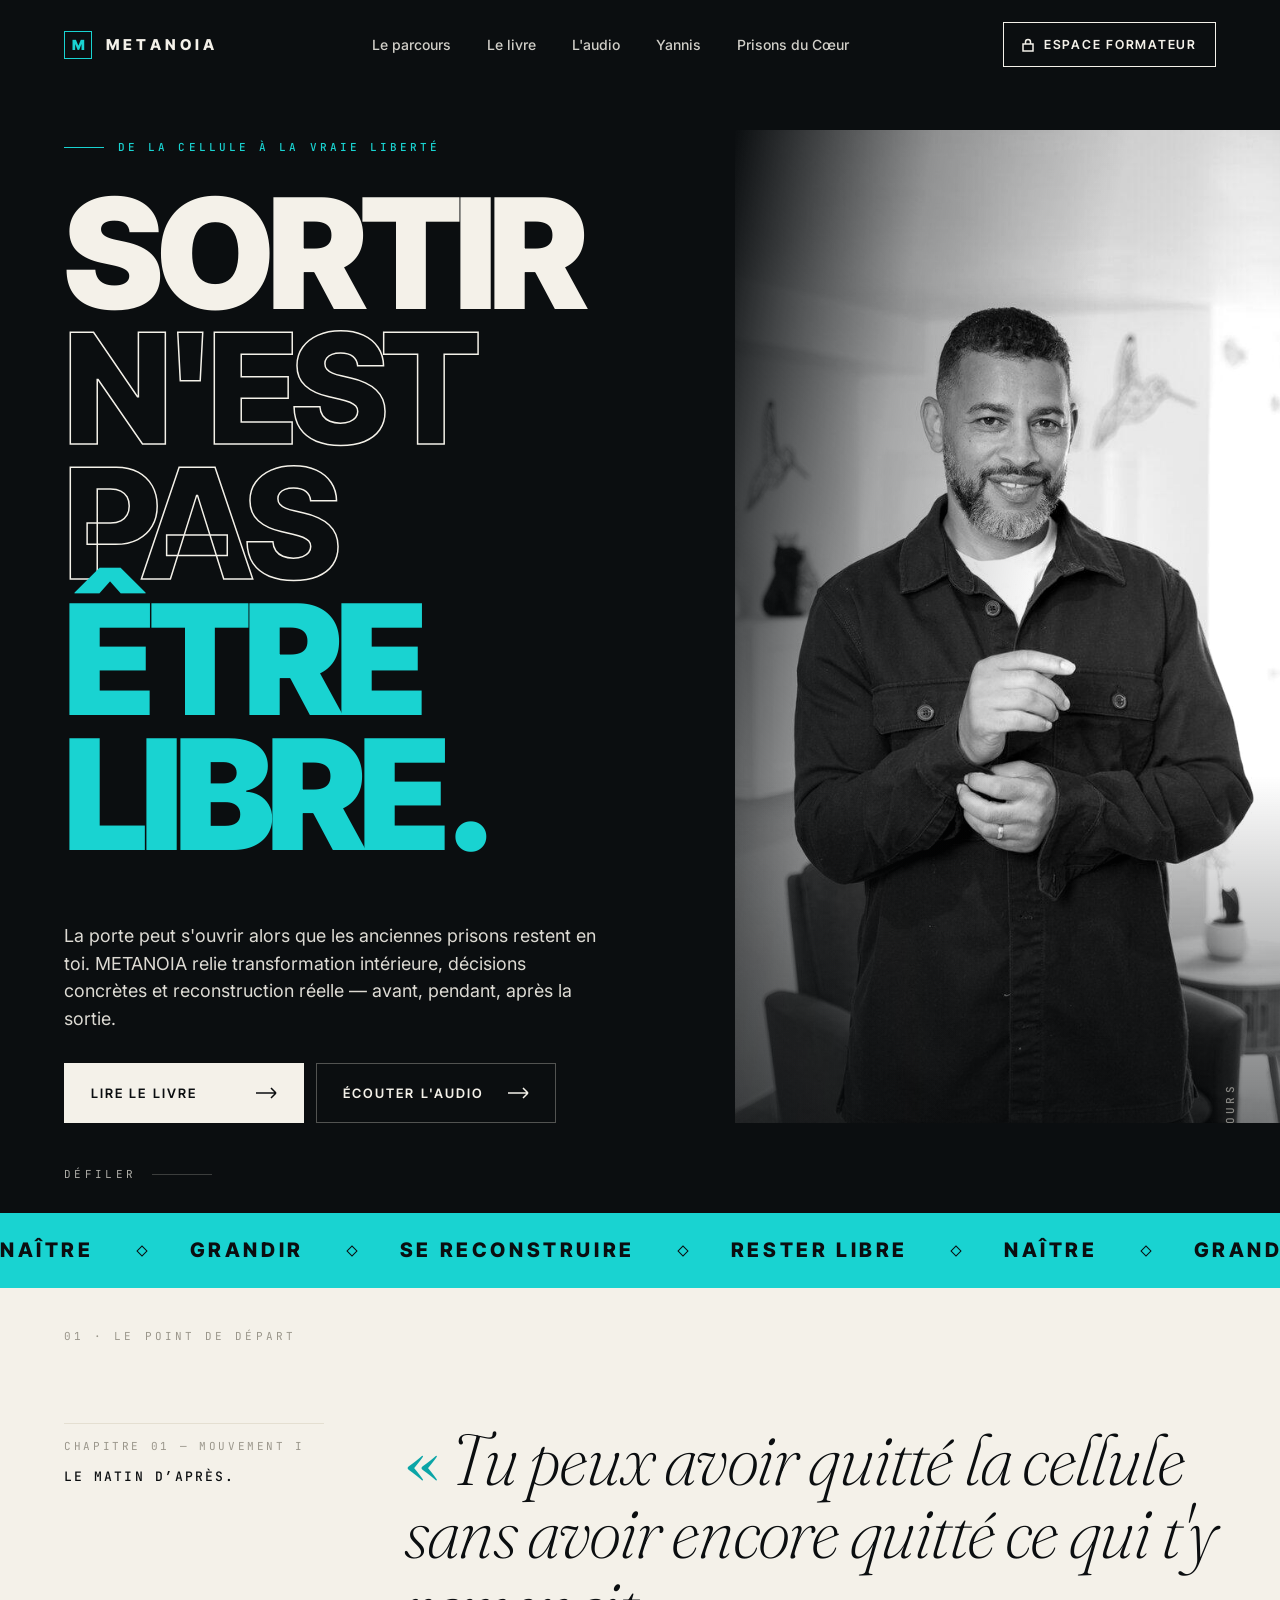
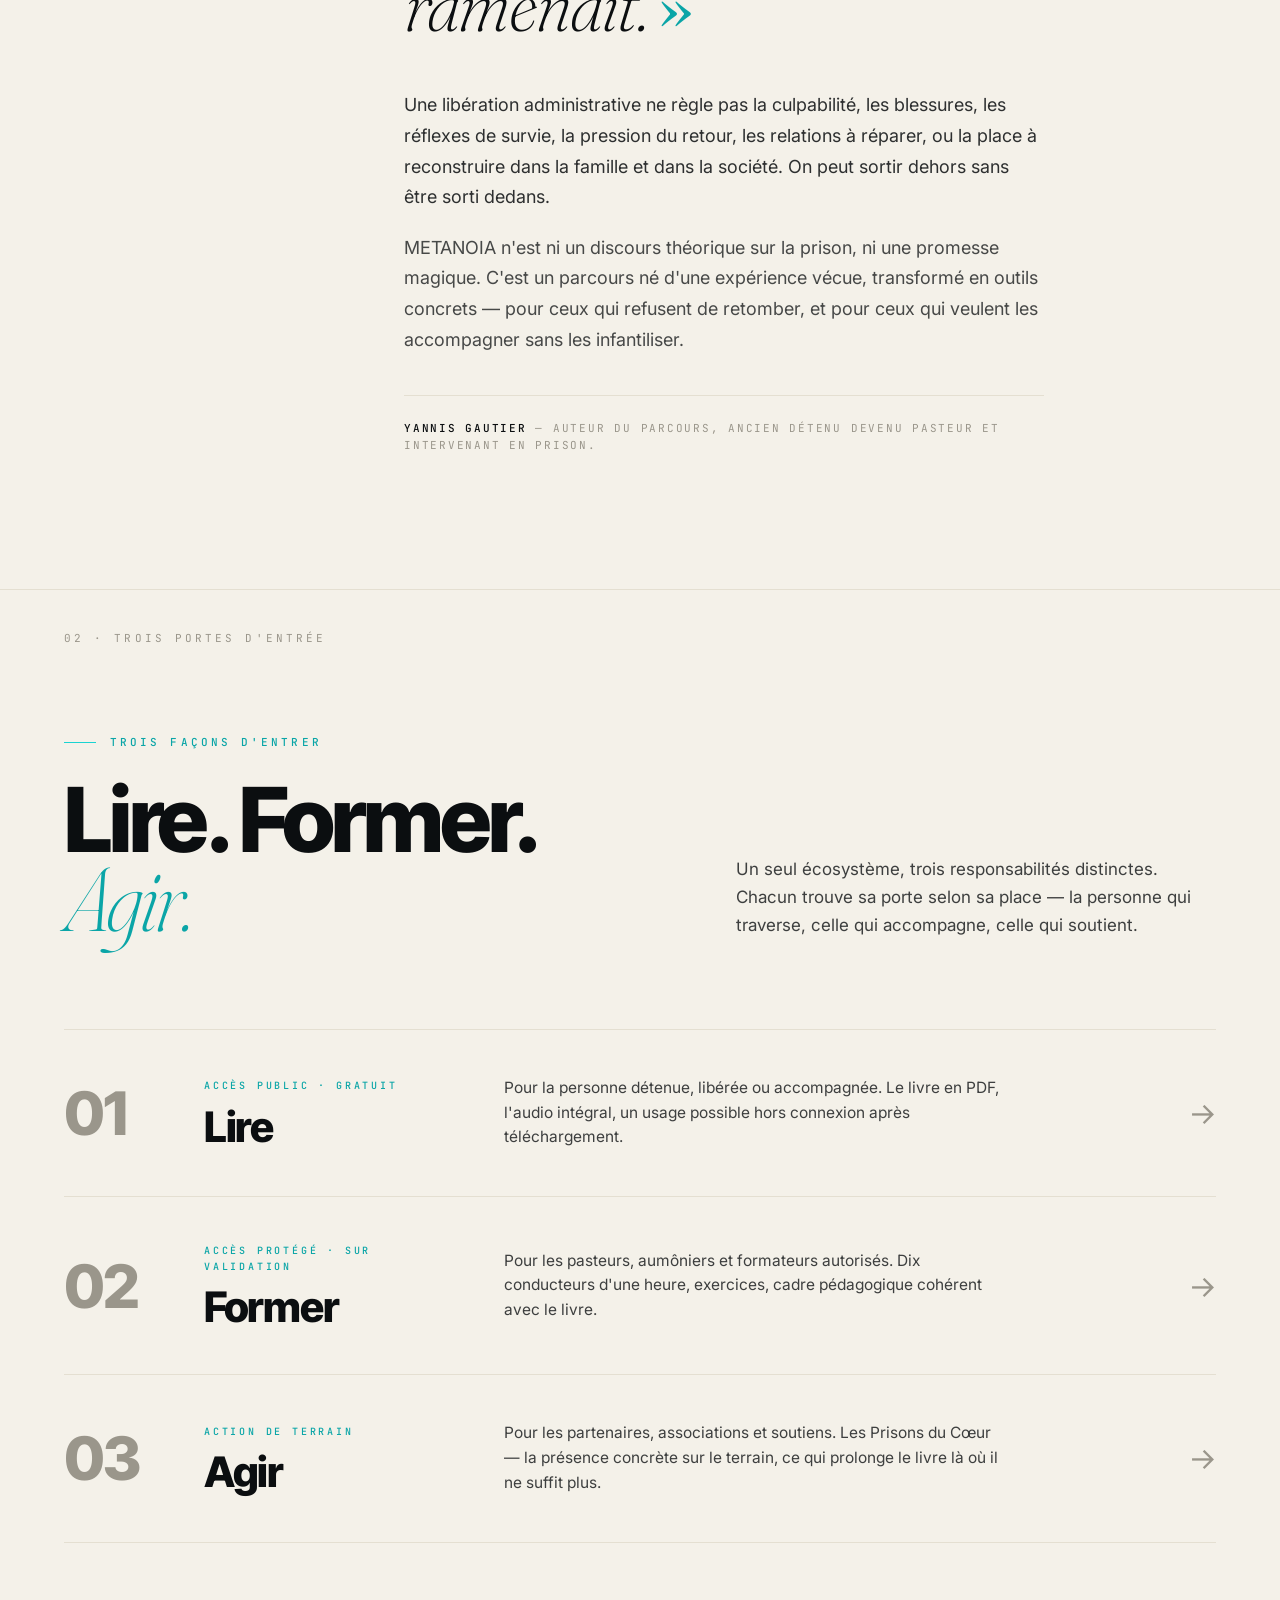
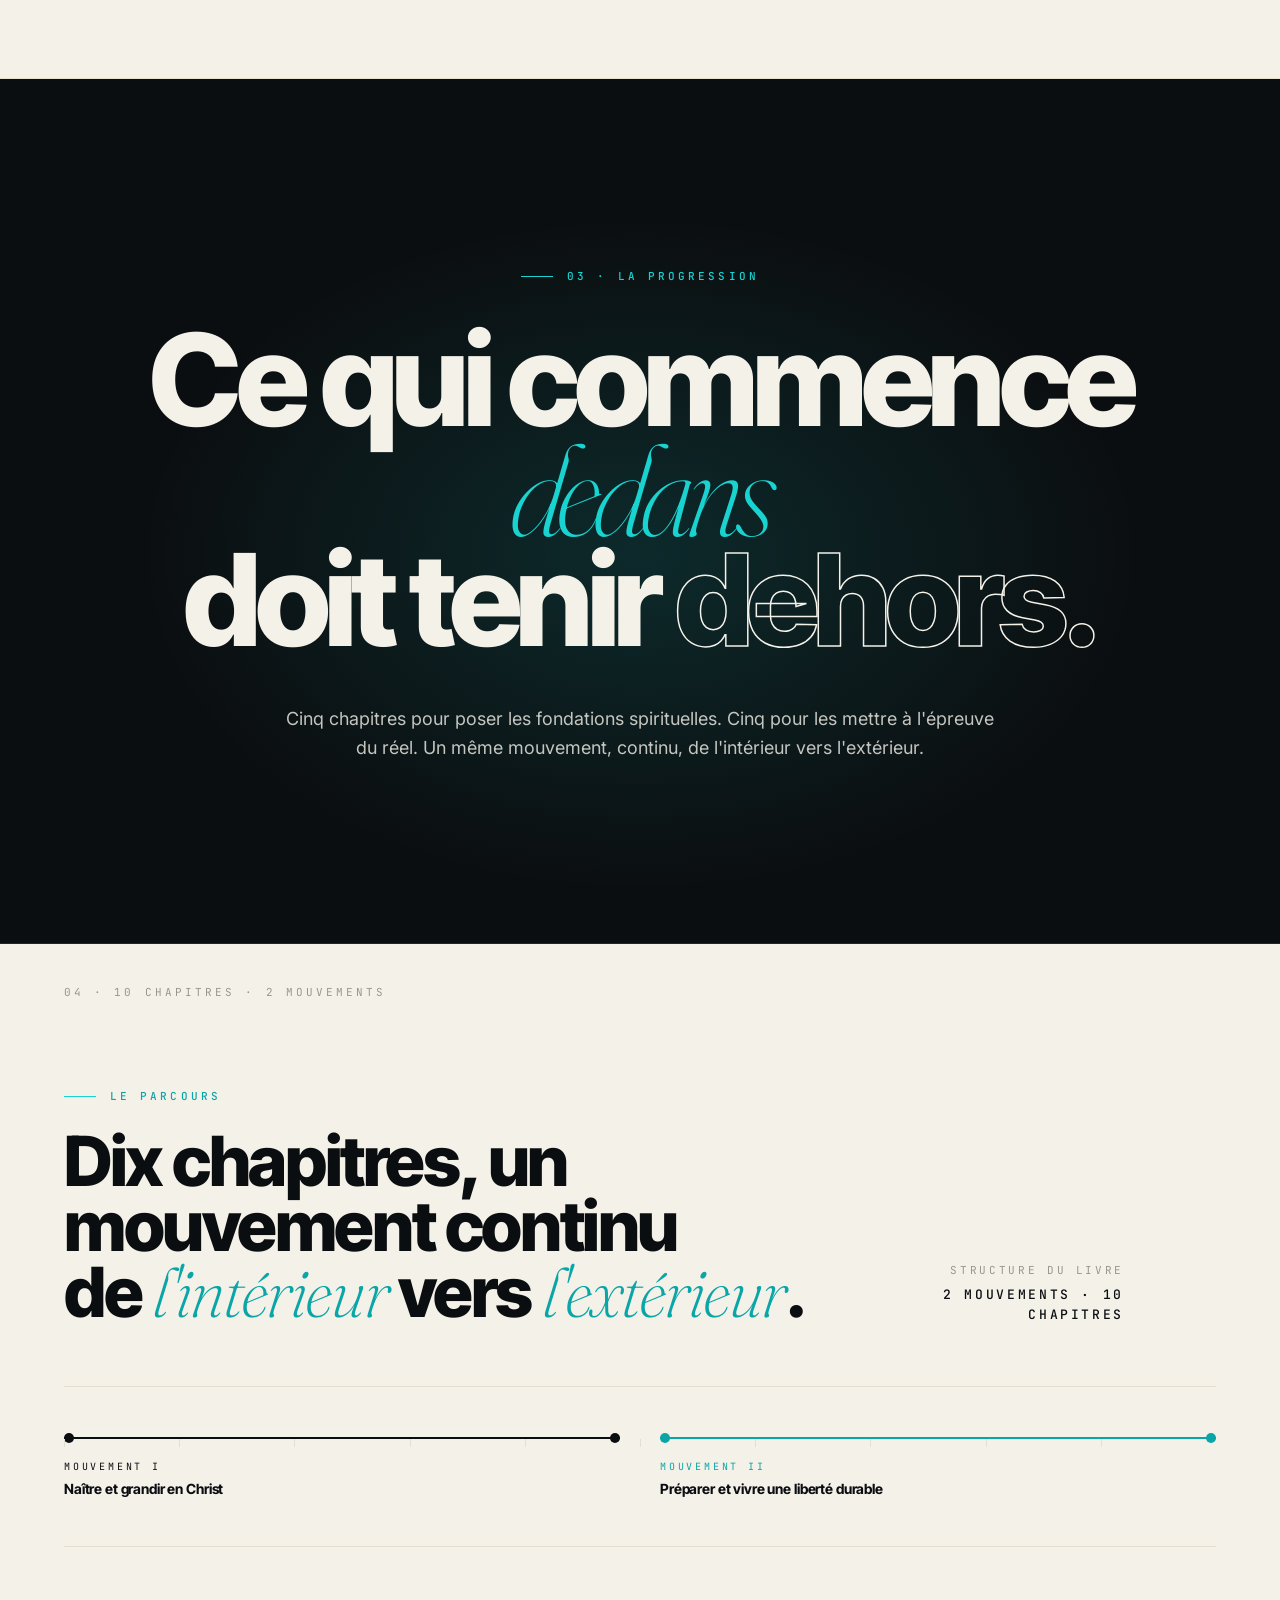
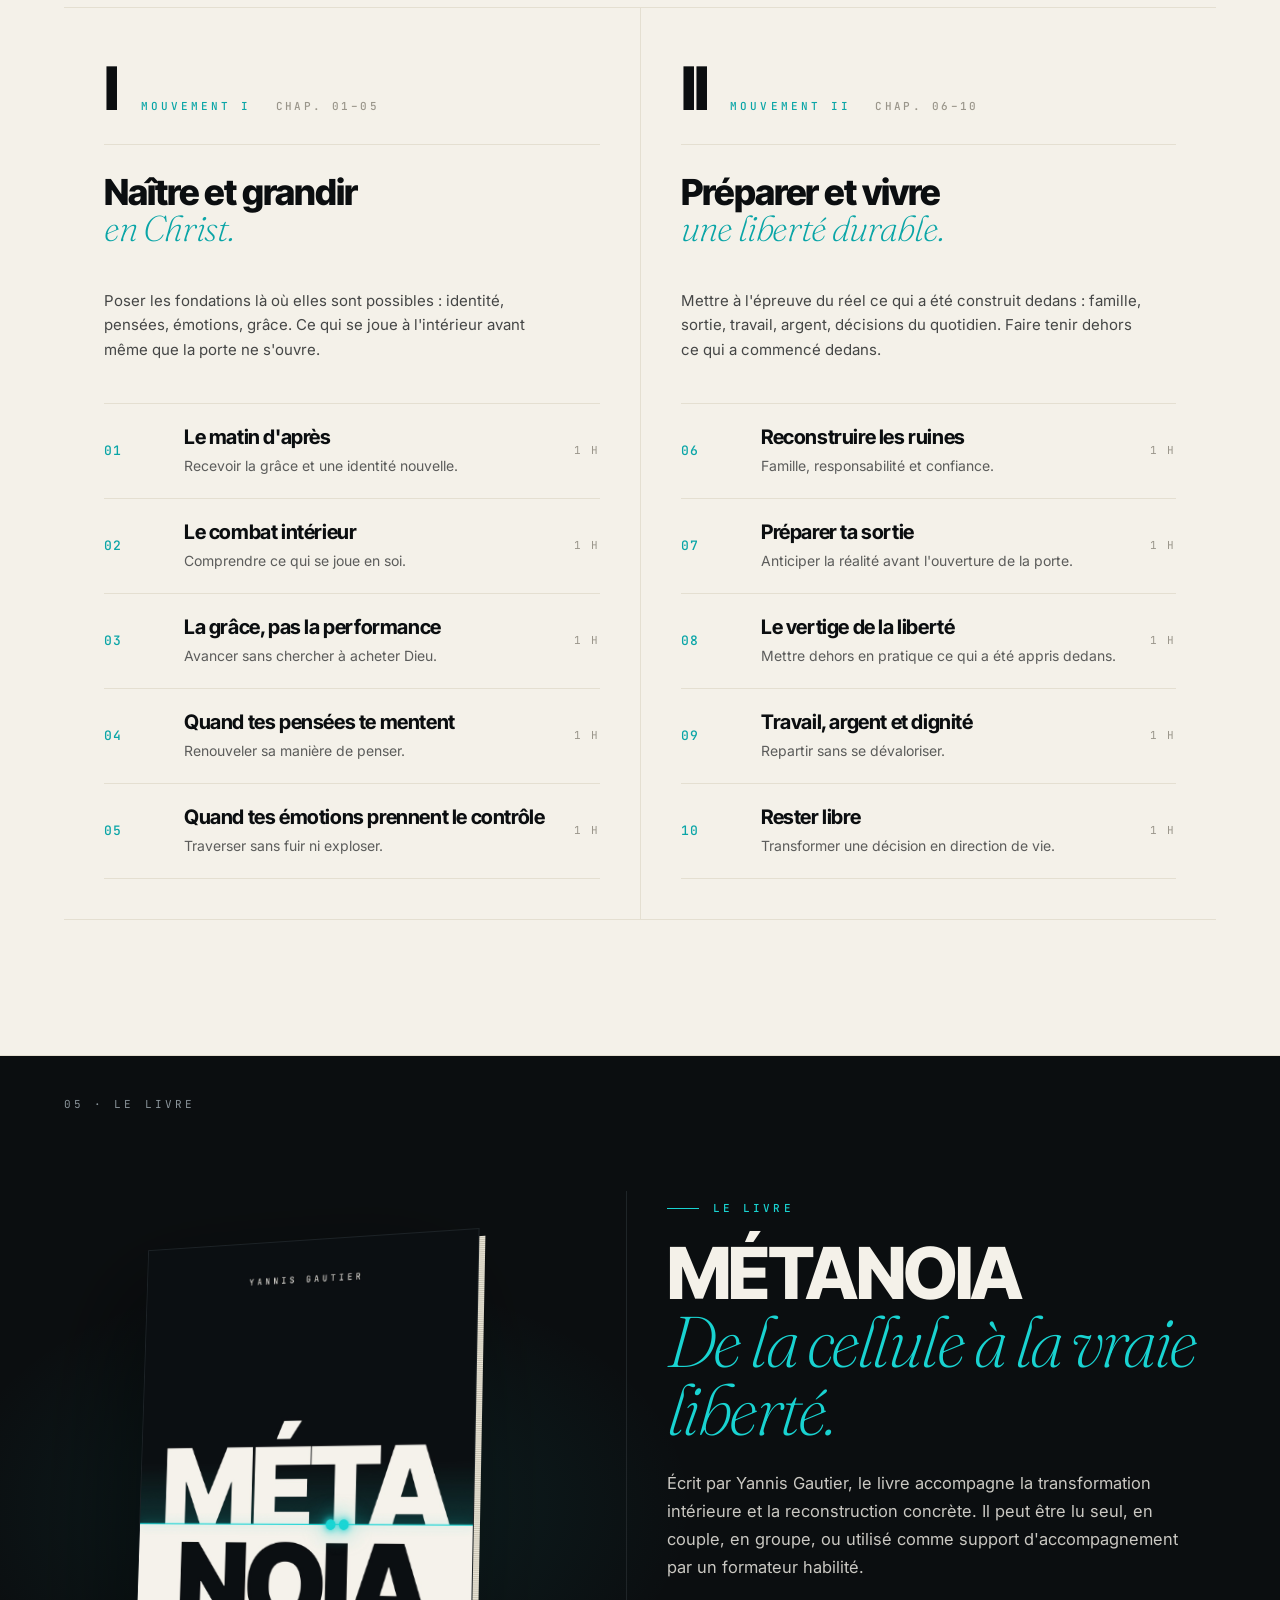
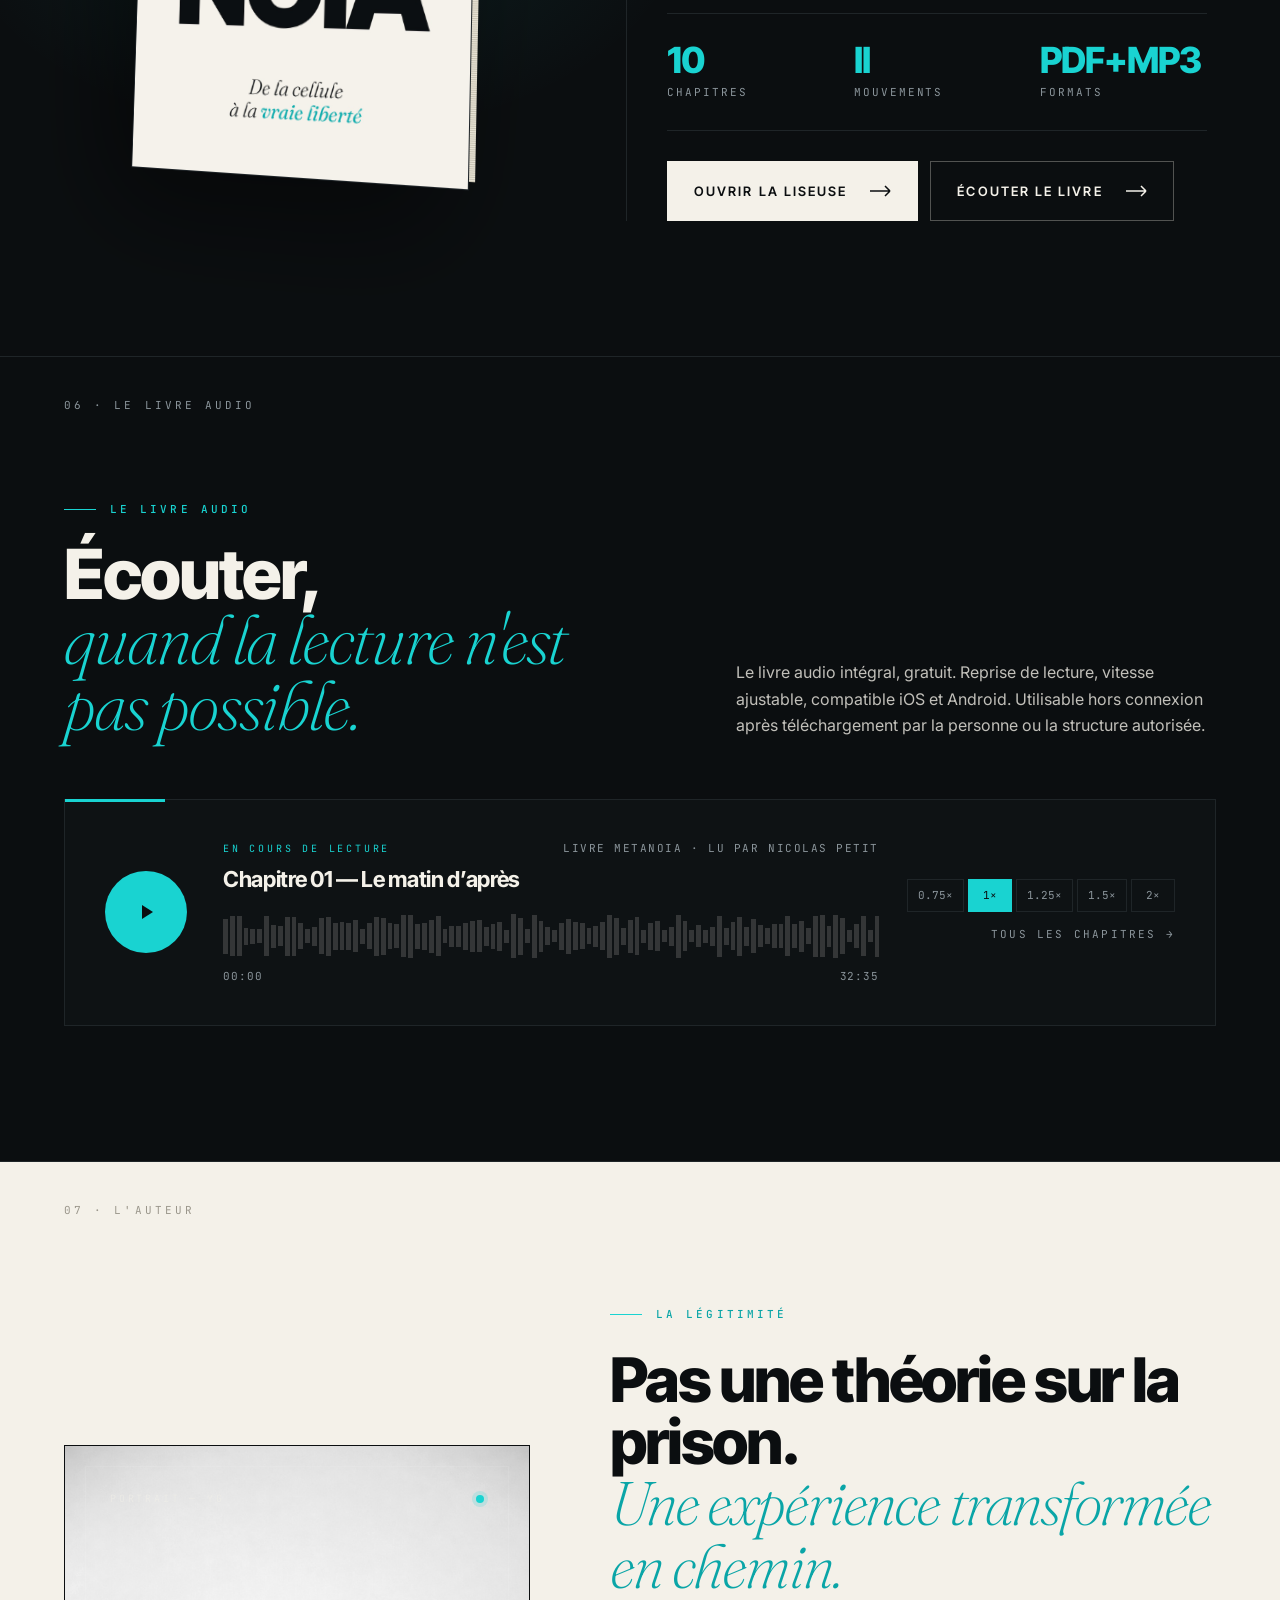
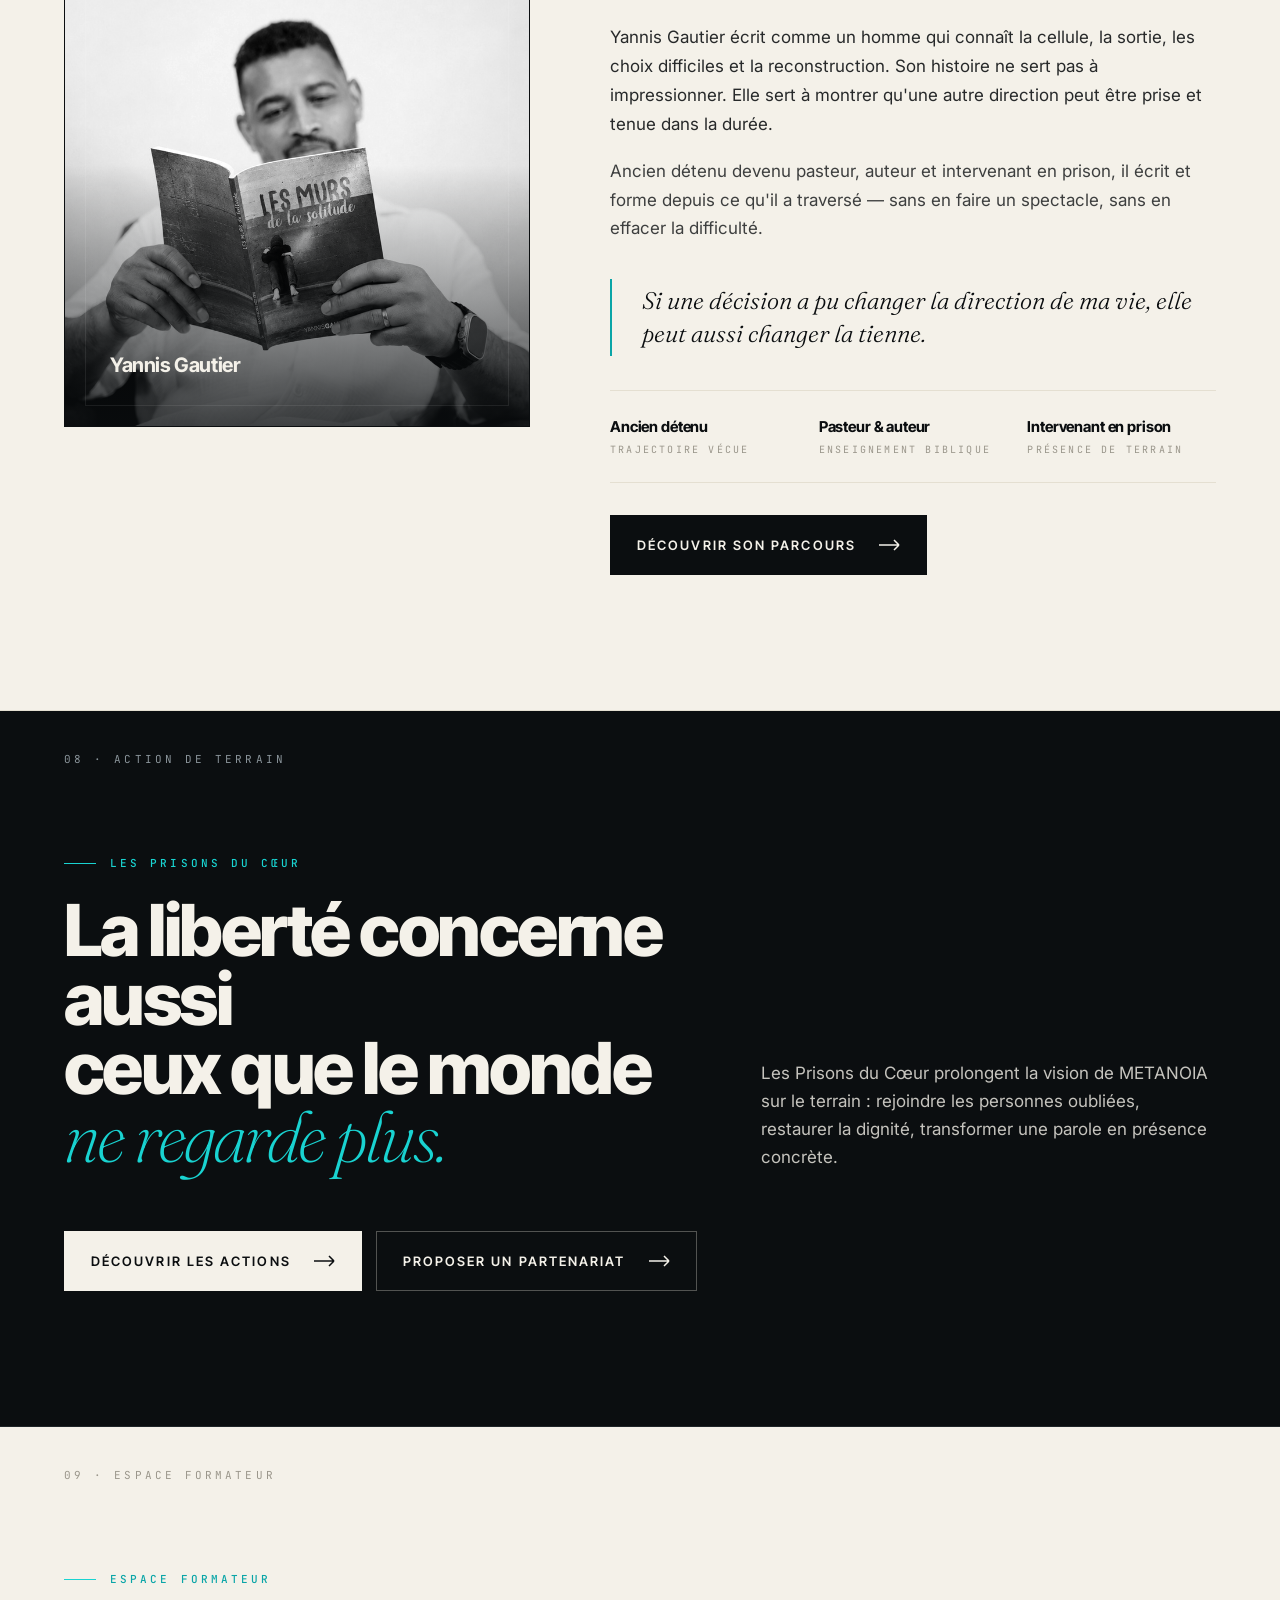
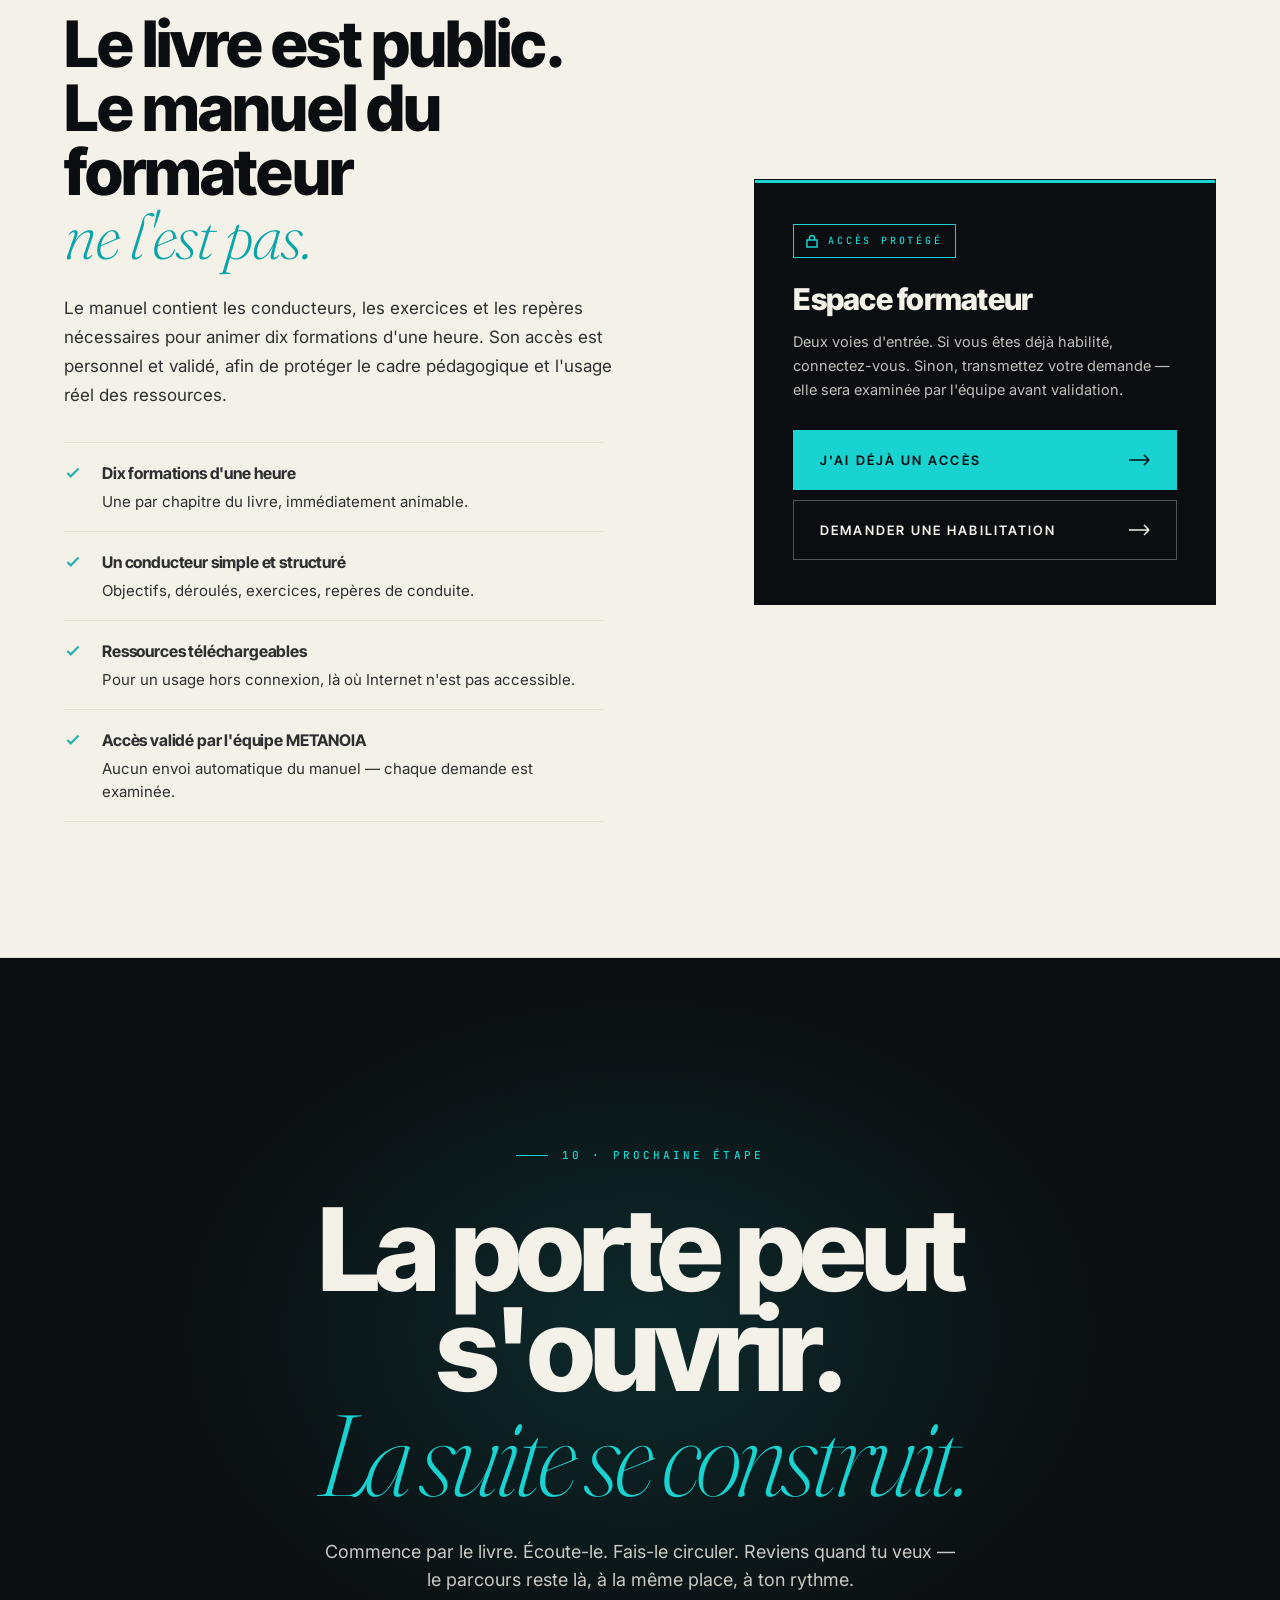
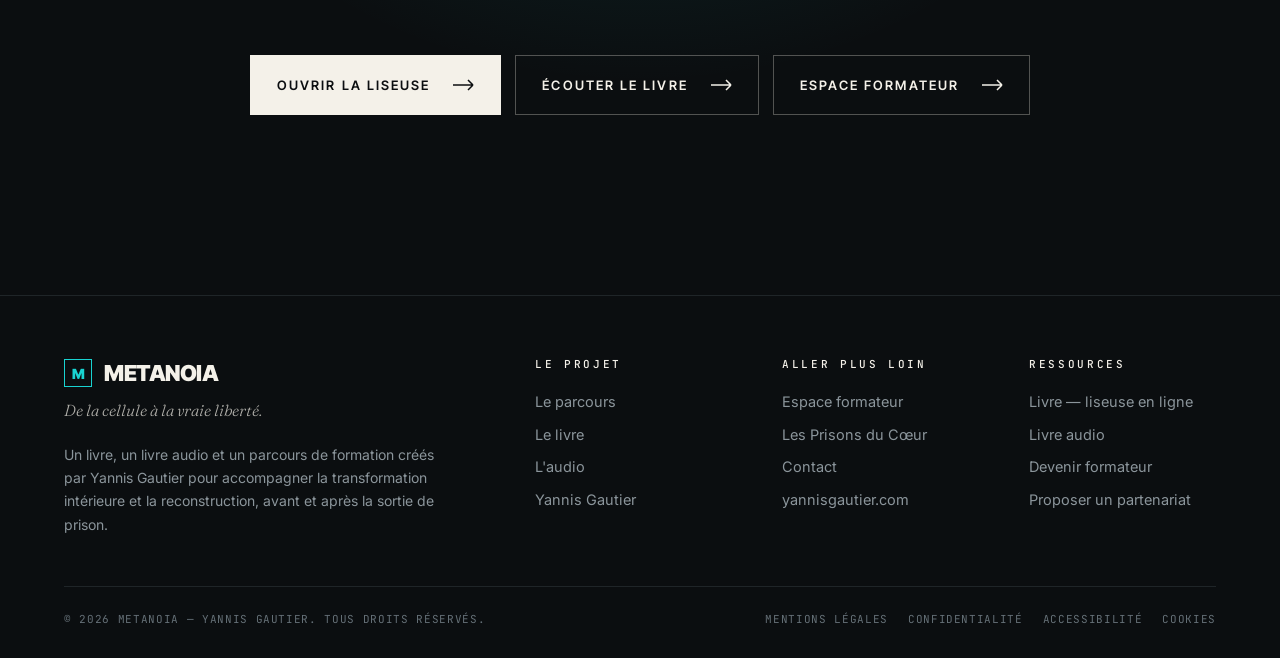
==== index.html @ 1911c6b2 "Aperçu du site MÉTANOIA" ====
<!DOCTYPE html>
<html lang="fr">
<head>
<meta charset="UTF-8" />
<meta name="viewport" content="width=device-width, initial-scale=1.0" />
<meta name="robots" content="noindex, nofollow" />
<title>METANOIA — De la cellule à la vraie liberté | Yannis Gautier</title>
<meta name="description" content="Un livre et un parcours de formation pour accompagner la transformation intérieure, préparer la sortie de prison et construire une liberté durable." />
<meta name="author" content="Yannis Gautier" />
<meta property="og:title" content="METANOIA — De la cellule à la vraie liberté" />
<meta property="og:description" content="Un livre et un parcours créés par Yannis Gautier, ancien détenu devenu pasteur, auteur et intervenant en prison." />
<meta property="og:type" content="book" />
<meta property="og:locale" content="fr_FR" />
<link rel="preconnect" href="https://fonts.googleapis.com" />
<link rel="preconnect" href="https://fonts.gstatic.com" crossorigin />
<link href="https://fonts.googleapis.com/css2?family=Inter+Tight:wght@400;500;600;700;800;900&family=Inter:wght@300;400;500;600&family=Fraunces:ital,opsz,wght@0,9..144,200;0,9..144,300;0,9..144,400;1,9..144,200;1,9..144,300&family=JetBrains+Mono:wght@400;500&display=swap" rel="stylesheet" />
<link rel="icon" href="data:image/svg+xml,%3Csvg xmlns='http://www.w3.org/2000/svg' viewBox='0 0 32 32'%3E%3Crect width='32' height='32' fill='%230B0E10'/%3E%3Crect x='4' y='4' width='24' height='24' fill='none' stroke='%2319D3D1' stroke-width='2'/%3E%3Ctext x='50%25' y='63%25' font-family='sans-serif' font-weight='900' font-size='16' fill='%2319D3D1' text-anchor='middle'%3EM%3C/text%3E%3C/svg%3E" />
<style>
/* =============================================================
   METANOIA — Direction : alternance graphite / papier chaud
   Palette imposée par le brief (§ 6). Rythme éditorial documentaire.
   ============================================================= */
:root {
  --ink:        #0B0E10;
  --ink-2:      #0E1214;
  --ink-3:      #14181B;
  --ink-line:   #1F2528;

  --paper:      #F4F1E9;
  --paper-hi:   #FFFDF7;
  --paper-line: #E4DFD1;
  --paper-mute: #9A968B;

  --cyan:       #19D3D1;
  --cyan-deep:  #0AA5A7;
  --cyan-glow:  rgba(25,211,209,0.18);

  --grey:       #657077;
  --grey-2:     #8B959B;
  --amber:      #E88A3E;

  --sans:    'Inter', system-ui, -apple-system, sans-serif;
  --display: 'Inter Tight', 'Inter', system-ui, sans-serif;
  --serif:   'Fraunces', 'Times New Roman', serif;
  --mono:    'JetBrains Mono', ui-monospace, monospace;

  --pad-x: clamp(22px, 5vw, 96px);
  --max:   1520px;
  --ease:  cubic-bezier(.2,.7,.15,1);
}

* { box-sizing: border-box; margin: 0; padding: 0; }
html { scroll-behavior: smooth; -webkit-text-size-adjust: 100%; }
body {
  background: var(--ink);
  color: var(--paper);
  font-family: var(--sans);
  font-size: 16.5px;
  line-height: 1.55;
  -webkit-font-smoothing: antialiased;
  -moz-osx-font-smoothing: grayscale;
  overflow-x: hidden;
}
img, svg { display: block; max-width: 100%; height: auto; }
a { color: inherit; text-decoration: none; }
button { font: inherit; cursor: pointer; border: 0; background: transparent; color: inherit; }
::selection { background: var(--cyan); color: var(--ink); }
:focus-visible { outline: 2px solid var(--cyan); outline-offset: 3px; }

.wrap { max-width: var(--max); margin: 0 auto; padding: 0 var(--pad-x); position: relative; }

/* =============================================================
   THÈMES DE SECTION — inversion complète (fond, texte, filets)
   ============================================================= */
.theme-dark {
  background: var(--ink);
  color: var(--paper);
  --local-line: var(--ink-line);
  --local-mute: var(--grey-2);
  --local-fade: rgba(244,241,233,.72);
}
.theme-paper {
  background: var(--paper);
  color: var(--ink);
  --local-line: var(--paper-line);
  --local-mute: var(--paper-mute);
  --local-fade: rgba(11,14,16,.72);
}
.theme-paper-hi { background: var(--paper-hi); color: var(--ink);
  --local-line: var(--paper-line); --local-mute: var(--paper-mute); --local-fade: rgba(11,14,16,.72); }

/* =============================================================
   NAV — s'adapte à la section derrière elle
   ============================================================= */
.nav {
  position: fixed;
  inset: 0 0 auto 0;
  z-index: 100;
  padding: 22px var(--pad-x);
  display: flex;
  align-items: center;
  justify-content: space-between;
  gap: 40px;
  transition: background .3s var(--ease), color .3s var(--ease), border-color .3s var(--ease), padding .3s var(--ease);
}
.nav.is-top { background: transparent; }
.nav.is-scrolled {
  background: rgba(11,14,16,0.88);
  backdrop-filter: blur(16px);
  -webkit-backdrop-filter: blur(16px);
  padding-top: 14px;
  padding-bottom: 14px;
  border-bottom: 1px solid var(--ink-line);
}
.nav__brand {
  display: flex; align-items: center; gap: 14px;
  font-family: var(--display);
  font-weight: 800;
  font-size: 15px;
  letter-spacing: 0.28em;
  color: var(--paper);
}
.nav__brand .mark {
  width: 28px; height: 28px;
  border: 1.5px solid var(--cyan);
  color: var(--cyan);
  display: flex; align-items: center; justify-content: center;
  font-family: var(--display);
  font-weight: 900;
  font-size: 14px;
  letter-spacing: -0.02em;
}
.nav__links {
  display: flex; align-items: center; gap: 36px;
  font-size: 14px; font-weight: 500;
}
.nav__links a {
  color: var(--paper);
  opacity: .85;
  padding: 6px 0;
  transition: opacity .2s, color .2s;
  position: relative;
}
.nav__links a::after {
  content: "";
  position: absolute; left: 0; right: 100%; bottom: -1px;
  height: 1px; background: var(--cyan);
  transition: right .3s var(--ease);
}
.nav__links a:hover::after { right: 0; }
.nav__links a:hover { opacity: 1; }
.nav__cta {
  display: inline-flex; align-items: center; gap: 10px;
  font-family: var(--display);
  font-size: 12.5px;
  font-weight: 600;
  letter-spacing: 0.14em;
  text-transform: uppercase;
  padding: 12px 18px;
  border: 1px solid var(--paper);
  color: var(--paper);
  transition: background .2s, color .2s, border-color .2s;
}
.nav__cta:hover { background: var(--cyan); color: var(--ink); border-color: var(--cyan); }
.nav__cta svg { width: 12px; height: 14px; }

.nav__burger {
  display: none;
  width: 42px; height: 42px;
  border: 1px solid rgba(244,241,233,.3);
  align-items: center; justify-content: center;
  flex-direction: column; gap: 5px;
}
.nav__burger span { display: block; width: 18px; height: 1.5px; background: var(--paper); transition: transform .3s, opacity .3s; }
.nav.is-open .nav__burger span:nth-child(1) { transform: translateY(3.25px) rotate(45deg); }
.nav.is-open .nav__burger span:nth-child(2) { opacity: 0; }
.nav.is-open .nav__burger span:nth-child(3) { transform: translateY(-3.25px) rotate(-45deg); }

@media (max-width: 960px) {
  .nav__burger { display: flex; }
  .nav__links, .nav__cta {
    position: fixed; inset: 78px 0 auto 0;
    background: var(--ink);
    border-bottom: 1px solid var(--ink-line);
    padding: 40px var(--pad-x);
    flex-direction: column; align-items: flex-start;
    gap: 22px;
    font-size: 22px;
    transform: translateY(-120%);
    transition: transform .5s var(--ease);
  }
  .nav__cta { display: none; }
  .nav.is-open .nav__links { transform: translateY(0); }
  .nav__links { bottom: 0; overflow-y: auto; padding-bottom: 110px; } /* plein écran, place réservée au bouton */
  .nav.is-open .nav__cta {
    display: inline-flex;
    position: fixed;
    top: auto; bottom: 24px; left: var(--pad-x); right: var(--pad-x); /* ancré en bas : ne recouvre plus le dernier lien */
    padding: 16px;
    justify-content: center;
    font-size: 13px;
    transform: translateY(0);
    border-bottom: 0;
  }
}

/* =============================================================
   HERO — sombre, image à droite, typographie massive
   ============================================================= */
.hero {
  position: relative;
  min-height: 100vh;
  background: var(--ink);
  overflow: hidden;
  padding-top: 130px;
  padding-bottom: 90px;
}
.hero__grid {
  display: grid;
  grid-template-columns: 1.35fr 1fr;
  gap: 0;
  min-height: calc(100vh - 130px - 90px);
  align-items: stretch;
}
.hero__text {
  padding: 0 var(--pad-x);
  display: flex;
  flex-direction: column;
  justify-content: space-between;
  gap: 60px;
}
.hero__kicker {
  display: inline-flex; align-items: center; gap: 14px;
  font-family: var(--mono);
  font-size: 11px;
  font-weight: 500;
  letter-spacing: 0.28em;
  color: var(--cyan);
  text-transform: uppercase;
}
.hero__kicker::before {
  content: ""; width: 40px; height: 1px; background: var(--cyan);
}
.hero__title {
  margin-top: 30px;
  font-family: var(--display);
  font-weight: 900;
  font-size: clamp(64px, 12vw, 190px);
  line-height: 0.88;
  letter-spacing: -0.045em;
  color: var(--paper);
}
.hero__title .out {
  -webkit-text-stroke: 1.5px var(--paper);
  color: transparent;
  font-weight: 800;
}
.hero__title .cy { color: var(--cyan); }
.hero__title span { display: block; }
.hero__bottom {
  display: flex; flex-direction: column; gap: 30px;
}
.hero__lede {
  font-size: clamp(17px, 1.4vw, 20px);
  line-height: 1.55;
  color: var(--paper);
  opacity: .9;
  max-width: 540px;
}
.hero__actions { display: flex; gap: 12px; flex-wrap: wrap; }

.hero__image {
  position: relative;
  min-height: 100%;
  background: var(--ink-2);
  overflow: hidden;
}
.hero__image::before {
  content: "";
  position: absolute; inset: 0;
  background:
    radial-gradient(ellipse 55% 60% at 65% 45%, rgba(255,253,247,.10), transparent 65%),
    linear-gradient(120deg, var(--ink) 0%, transparent 40%),
    linear-gradient(135deg, #171B1E 0%, #0A0D10 100%);
}
.hero__image::after {
  content: "";
  position: absolute;
  left: 30%; right: 20%; top: 15%; bottom: 5%;
  background:
    radial-gradient(ellipse 40% 20% at 50% 22%, rgba(255,253,247,.10), transparent 60%),
    radial-gradient(ellipse 55% 40% at 50% 65%, rgba(255,253,247,.06), transparent 60%);
  filter: blur(1px);
}
.hero__image-label {
  position: absolute;
  bottom: 40px; right: 40px;
  transform: rotate(-90deg);
  transform-origin: right bottom;
  font-family: var(--mono);
  font-size: 11px;
  font-weight: 500;
  letter-spacing: 0.3em;
  color: var(--paper);
  opacity: .5;
  text-transform: uppercase;
  z-index: 2;
}
.hero__image-tag {
  position: absolute;
  top: 30px; left: 30px;
  font-family: var(--mono);
  font-size: 10px;
  letter-spacing: 0.3em;
  color: var(--grey-2);
  text-transform: uppercase;
  z-index: 2;
  display: flex; align-items: center; gap: 10px;
}
.hero__image-tag .live { width: 6px; height: 6px; background: var(--cyan); border-radius: 50%; box-shadow: 0 0 0 4px var(--cyan-glow); }

.hero__scroll {
  position: absolute;
  bottom: 30px; left: var(--pad-x);
  z-index: 3;
  display: flex; align-items: center; gap: 16px;
  font-family: var(--mono);
  font-size: 11px;
  letter-spacing: 0.3em;
  color: var(--paper);
  opacity: .7;
  text-transform: uppercase;
}
.hero__scroll .l { width: 60px; height: 1px; background: rgba(244,241,233,.3); position: relative; overflow: hidden; }
.hero__scroll .l::after {
  content: ""; position: absolute; inset: 0; background: var(--cyan);
  transform: translateX(-100%);
  animation: sweep 2.8s var(--ease) infinite;
}
@keyframes sweep { 0% { transform: translateX(-100%); } 60%, 100% { transform: translateX(100%); } }

@media (max-width: 960px) {
  .hero__grid { grid-template-columns: 1fr; gap: 40px; }
  .hero__image { min-height: 380px; }
  .hero__image-label { display: none; }
  .hero__scroll { display: none; }
}

/* =============================================================
   MARQUEE — bande cyan pleine, mots-clés du parcours
   ============================================================= */
.marquee {
  background: var(--cyan);
  color: var(--ink);
  padding: 22px 0;
  overflow: hidden;
  position: relative;
}
.marquee__track {
  display: flex;
  gap: 44px;
  white-space: nowrap;
  animation: mv 50s linear infinite;
  font-family: var(--display);
  font-weight: 800;
  font-size: 20px;
  letter-spacing: 0.18em;
  text-transform: uppercase;
  align-items: center;
}
.marquee__track span { display: inline-flex; align-items: center; gap: 44px; }
.marquee__track .sep {
  display: inline-block;
  width: 8px; height: 8px;
  transform: rotate(45deg);
  border: 1.5px solid var(--ink);
}
@keyframes mv { to { transform: translateX(-50%); } }
@media (prefers-reduced-motion: reduce) { .marquee__track { animation: none; } }

/* =============================================================
   BUTTONS
   ============================================================= */
.btn {
  display: inline-flex; align-items: center; justify-content: space-between;
  gap: 22px;
  padding: 19px 26px;
  font-family: var(--display);
  font-weight: 600;
  font-size: 13px;
  letter-spacing: 0.16em;
  text-transform: uppercase;
  border: 1px solid;
  transition: transform .3s var(--ease), background .3s var(--ease), color .3s var(--ease), border-color .3s var(--ease);
  min-width: 240px;
}
.btn__arrow { width: 22px; height: 12px; flex-shrink: 0; transition: transform .3s var(--ease); }
.btn:hover .btn__arrow { transform: translateX(6px); }
.btn--primary { background: var(--paper); color: var(--ink); border-color: var(--paper); }
.btn--primary:hover { background: var(--cyan); border-color: var(--cyan); }
.btn--ghost { background: transparent; color: var(--paper); border-color: rgba(244,241,233,.3); }
.btn--ghost:hover { border-color: var(--cyan); color: var(--cyan); }
.theme-paper .btn--primary { background: var(--ink); color: var(--paper); border-color: var(--ink); }
.theme-paper .btn--primary:hover { background: var(--cyan); border-color: var(--cyan); color: var(--ink); }
.theme-paper .btn--ghost { color: var(--ink); border-color: rgba(11,14,16,.2); }
.theme-paper .btn--ghost:hover { border-color: var(--cyan); color: var(--cyan-deep); }
.theme-paper .btn--dark { background: var(--ink); color: var(--paper); border-color: var(--ink); }
.theme-paper .btn--dark:hover { background: var(--cyan); color: var(--ink); border-color: var(--cyan); }

/* =============================================================
   Common — eyebrow, titles
   ============================================================= */
.eyebrow {
  display: inline-flex; align-items: center; gap: 14px;
  font-family: var(--mono);
  font-size: 11px;
  font-weight: 500;
  letter-spacing: 0.28em;
  text-transform: uppercase;
  color: var(--cyan);
}
.eyebrow::before { content: ""; width: 32px; height: 1px; background: var(--cyan); }

.section-tag {
  position: absolute;
  top: 40px; left: var(--pad-x);
  font-family: var(--mono);
  font-size: 11px;
  letter-spacing: 0.28em;
  text-transform: uppercase;
  color: var(--local-mute);
  z-index: 2;
}

/* =============================================================
   TENSION — PAPIER, gros pull-quote éditorial
   ============================================================= */
.tension {
  padding: clamp(110px, 15vh, 180px) 0;
  border-bottom: 1px solid var(--paper-line);
  position: relative;
}
.tension__inner {
  display: grid;
  grid-template-columns: 260px 1fr;
  gap: 80px;
  align-items: flex-start;
}
.tension__left {
  position: sticky; top: 100px;
}
.tension__num {
  font-family: var(--mono);
  font-size: 11px;
  letter-spacing: 0.24em;
  color: var(--paper-mute);
  text-transform: uppercase;
  padding-top: 14px;
  border-top: 1px solid var(--paper-line);
}
.tension__num b {
  display: block; margin-top: 12px;
  color: var(--ink);
  font-weight: 500;
  font-size: 13px;
  letter-spacing: 0.16em;
}
.tension__quote {
  font-family: var(--serif);
  font-weight: 200;
  font-style: italic;
  font-size: clamp(38px, 5.6vw, 88px);
  line-height: 1.02;
  letter-spacing: -0.025em;
  color: var(--ink);
  max-width: 1000px;
}
.tension__quote::before, .tension__quote::after {
  color: var(--cyan-deep);
  font-style: normal;
  font-weight: 400;
}
.tension__quote::before { content: "« "; }
.tension__quote::after { content: " »"; }
.tension__text {
  margin-top: 48px;
  font-size: 18px;
  line-height: 1.7;
  color: var(--ink);
  opacity: .85;
  max-width: 640px;
}
.tension__text + .tension__text { margin-top: 20px; opacity: .74; }
.tension__sig {
  margin-top: 40px;
  padding-top: 24px;
  border-top: 1px solid var(--paper-line);
  font-family: var(--mono);
  font-size: 11px;
  letter-spacing: 0.16em;
  color: var(--paper-mute);
  text-transform: uppercase;
  max-width: 640px;
}
.tension__sig b { color: var(--ink); font-weight: 500; }

@media (max-width: 900px) {
  .tension__inner { grid-template-columns: 1fr; gap: 30px; }
  .tension__left { position: static; }
}

/* =============================================================
   DOORS — Lire / Former / Agir, sur PAPIER
   ============================================================= */
.doors {
  padding: clamp(110px, 15vh, 180px) 0;
  border-bottom: 1px solid var(--paper-line);
  position: relative;
}
.doors__head {
  display: grid;
  grid-template-columns: 1fr 1.3fr;
  gap: 60px;
  align-items: end;
  margin-bottom: 90px;
}
.doors__title {
  margin-top: 30px;
  font-family: var(--display);
  font-weight: 800;
  font-size: clamp(48px, 7vw, 108px);
  line-height: 0.88;
  letter-spacing: -0.04em;
  color: var(--ink);
}
.doors__title em {
  font-family: var(--serif);
  font-weight: 200;
  font-style: italic;
  color: var(--cyan-deep);
}
.doors__intro {
  font-size: 17px;
  line-height: 1.65;
  color: var(--ink);
  opacity: .78;
  max-width: 480px;
  justify-self: end;
}
.door-list { display: flex; flex-direction: column; }
.door {
  padding: 46px 0;
  border-top: 1px solid var(--paper-line);
  display: grid;
  grid-template-columns: 100px 260px 1fr auto;
  gap: 40px;
  align-items: center;
  position: relative;
  transition: padding .3s var(--ease);
}
.door:last-child { border-bottom: 1px solid var(--paper-line); }
.door::before {
  content: "";
  position: absolute; left: 0; right: 0; top: 0;
  height: 1px;
  background: var(--ink);
  transform: scaleX(0);
  transform-origin: left;
  transition: transform .5s var(--ease);
}
.door:hover::before { transform: scaleX(1); }
.door:hover .door__num { color: var(--ink); }
.door:hover .door__name { color: var(--cyan-deep); }
.door:hover .door__arrow { transform: translateX(10px); color: var(--cyan-deep); }
.door__num {
  font-family: var(--display);
  font-weight: 800;
  font-size: 60px;
  letter-spacing: -0.04em;
  color: var(--paper-mute);
  transition: color .3s;
  line-height: 1;
}
.door__meta { display: flex; flex-direction: column; gap: 12px; }
.door__tag {
  font-family: var(--mono);
  font-size: 10px;
  font-weight: 500;
  letter-spacing: 0.28em;
  text-transform: uppercase;
  color: var(--cyan-deep);
}
.door__name {
  font-family: var(--display);
  font-weight: 800;
  font-size: 42px;
  line-height: 1;
  letter-spacing: -0.03em;
  color: var(--ink);
  transition: color .3s;
}
.door__desc {
  font-size: 15.5px;
  line-height: 1.6;
  color: var(--ink);
  opacity: .78;
  max-width: 500px;
}
.door__arrow {
  font-family: var(--display);
  font-size: 30px;
  color: var(--paper-mute);
  transition: transform .3s, color .3s;
}

@media (max-width: 960px) {
  .doors__head { grid-template-columns: 1fr; gap: 24px; margin-bottom: 60px; }
  .doors__intro { justify-self: start; }
  .door { grid-template-columns: 70px 1fr auto; grid-template-rows: auto auto; gap: 20px; padding: 34px 0; }
  .door__num { font-size: 36px; }
  .door__name { font-size: 26px; }
  .door__meta { grid-column: 2 / 3; }
  .door__desc { grid-column: 1 / -1; max-width: none; }
  .door__arrow { grid-column: 3; grid-row: 1; }
}

/* =============================================================
   MANIFESTE — SOMBRE, plein écran, statement
   ============================================================= */
.manifest {
  padding: clamp(130px, 20vh, 240px) 0;
  border-bottom: 1px solid var(--ink-line);
  position: relative;
  background:
    radial-gradient(ellipse 60% 60% at 50% 55%, rgba(25,211,209,0.14), transparent 65%),
    var(--ink);
  text-align: center;
  overflow: hidden;
}
.manifest__eyebrow { justify-content: center; margin-bottom: 40px; }
.manifest__title {
  font-family: var(--display);
  font-weight: 800;
  font-size: clamp(56px, 10vw, 160px);
  line-height: 0.86;
  letter-spacing: -0.05em;
  color: var(--paper);
}
.manifest__title em {
  font-family: var(--serif);
  font-weight: 200;
  font-style: italic;
  color: var(--cyan);
}
.manifest__title .out {
  -webkit-text-stroke: 1.5px var(--paper);
  color: transparent;
}
.manifest__sub {
  margin-top: 50px;
  font-size: 18px;
  line-height: 1.6;
  color: var(--paper);
  opacity: .8;
  max-width: 720px;
  margin-inline: auto;
}

/* =============================================================
   PROGRESSION — 2 mouvements / 10 chapitres, PAPIER
   ============================================================= */
.progression {
  padding: clamp(110px, 15vh, 180px) 0;
  border-bottom: 1px solid var(--paper-line);
  position: relative;
}
.progression__head {
  display: grid;
  grid-template-columns: auto 1fr auto;
  gap: 40px;
  align-items: end;
  margin-bottom: 60px;
}
.progression__title {
  margin-top: 24px;
  font-family: var(--display);
  font-weight: 800;
  font-size: clamp(40px, 5.4vw, 74px);
  line-height: 0.95;
  letter-spacing: -0.035em;
  color: var(--ink);
  max-width: 820px;
}
.progression__title em {
  font-family: var(--serif);
  font-weight: 200;
  font-style: italic;
  color: var(--cyan-deep);
}
.progression__meta {
  font-family: var(--mono);
  font-size: 11px;
  letter-spacing: 0.24em;
  color: var(--paper-mute);
  text-transform: uppercase;
  text-align: right;
  max-width: 200px;
}
.progression__meta b { display: block; margin-top: 6px; color: var(--ink); font-weight: 500; font-size: 13px; }

/* Timeline visuelle */
.timeline {
  padding: 26px 0 46px;
  border-top: 1px solid var(--paper-line);
  border-bottom: 1px solid var(--paper-line);
  margin-bottom: 60px;
  position: relative;
}
.timeline__scale {
  display: grid;
  grid-template-columns: 1fr 1fr;
  gap: 40px;
  padding-top: 24px;
  position: relative;
}
.timeline__act { position: relative; padding-top: 20px; border-top: 2px solid var(--ink); }
.timeline__act:nth-child(2) { border-top-color: var(--cyan-deep); }
.timeline__act::before, .timeline__act::after {
  content: ""; position: absolute; top: -6px;
  width: 10px; height: 10px; border-radius: 50%; background: var(--ink);
}
.timeline__act:nth-child(2)::before, .timeline__act:nth-child(2)::after { background: var(--cyan-deep); }
.timeline__act::before { left: 0; }
.timeline__act::after { right: 0; }
.timeline__act-lbl {
  font-family: var(--mono);
  font-size: 10px;
  letter-spacing: 0.28em;
  color: var(--ink);
  text-transform: uppercase;
}
.timeline__act:nth-child(2) .timeline__act-lbl { color: var(--cyan-deep); }
.timeline__act-name {
  margin-top: 4px;
  font-family: var(--display);
  font-weight: 700;
  font-size: 14px;
  color: var(--ink);
  letter-spacing: -0.01em;
}
.timeline__ticks {
  position: absolute;
  top: 26px; left: 0; right: 0;
  display: grid;
  grid-template-columns: repeat(10, 1fr);
  pointer-events: none;
}
.timeline__ticks span {
  height: 8px;
  border-left: 1px solid var(--paper-line);
}

.acts {
  display: grid;
  grid-template-columns: 1fr 1fr;
  border-top: 1px solid var(--paper-line);
  border-bottom: 1px solid var(--paper-line);
}
.act { padding: 50px 40px 40px; position: relative; }
.act + .act { border-left: 1px solid var(--paper-line); }
.act__badge {
  display: flex; align-items: baseline; gap: 24px;
  padding-bottom: 26px;
  border-bottom: 1px solid var(--paper-line);
  font-family: var(--mono);
  font-size: 11px;
  font-weight: 500;
  letter-spacing: 0.28em;
  text-transform: uppercase;
  color: var(--cyan-deep);
}
.act__badge .num {
  font-family: var(--display);
  font-size: 60px;
  font-weight: 800;
  color: var(--ink);
  letter-spacing: -0.04em;
  line-height: 1;
}
.act__badge .range { color: var(--paper-mute); letter-spacing: 0.22em; }
.act__name {
  margin-top: 30px;
  font-family: var(--display);
  font-weight: 800;
  font-size: clamp(28px, 2.8vw, 40px);
  line-height: 1;
  letter-spacing: -0.03em;
  color: var(--ink);
  min-height: 96px;
}
.act__name em {
  font-family: var(--serif);
  font-weight: 200;
  font-style: italic;
  color: var(--cyan-deep);
}
.act__desc {
  margin-top: 18px;
  font-size: 15px;
  line-height: 1.65;
  color: var(--ink);
  opacity: .75;
  max-width: 460px;
}
.act__chapters { margin-top: 40px; }
.chapter {
  display: grid;
  grid-template-columns: 56px 1fr auto;
  gap: 24px;
  padding: 22px 0;
  border-top: 1px solid var(--paper-line);
  align-items: center;
  transition: padding .3s var(--ease);
}
.chapter:hover { padding-left: 8px; padding-right: 8px; background: rgba(25,211,209,0.05); }
.chapter:hover .chapter__name { color: var(--cyan-deep); }
.chapter:last-child { border-bottom: 1px solid var(--paper-line); }
.chapter__num {
  font-family: var(--mono);
  font-weight: 500;
  font-size: 13px;
  letter-spacing: 0.08em;
  color: var(--cyan-deep);
}
.chapter__body { min-width: 0; }
.chapter__name {
  font-family: var(--display);
  font-weight: 700;
  font-size: 20px;
  line-height: 1.15;
  letter-spacing: -0.02em;
  color: var(--ink);
  transition: color .3s;
}
.chapter__obj {
  margin-top: 6px;
  font-size: 14px;
  line-height: 1.5;
  color: var(--ink);
  opacity: .65;
}
.chapter__dur {
  font-family: var(--mono);
  font-size: 11px;
  letter-spacing: 0.14em;
  color: var(--paper-mute);
  text-transform: uppercase;
}

@media (max-width: 960px) {
  .progression__head { grid-template-columns: 1fr; gap: 24px; margin-bottom: 40px; }
  .progression__meta { text-align: left; }
  .acts { grid-template-columns: 1fr; }
  .act + .act { border-left: 0; border-top: 1px solid var(--paper-line); }
  .act__name { min-height: unset; }
  .timeline__scale { grid-template-columns: 1fr; gap: 40px; }
}

/* =============================================================
   LIVRE — SOMBRE, couverture 3D à gauche
   ============================================================= */
.book {
  padding: clamp(110px, 15vh, 180px) 0;
  border-bottom: 1px solid var(--ink-line);
  background:
    radial-gradient(ellipse 45% 40% at 25% 50%, rgba(25,211,209,0.10), transparent 65%),
    var(--ink);
  position: relative;
}
.book__grid {
  display: grid;
  grid-template-columns: 1fr 1.25fr;
  gap: 90px;
  align-items: center;
}
.book__stage {
  position: relative;
  perspective: 1600px;
  display: flex; align-items: center; justify-content: center;
  min-height: 560px;
}
.book__3d {
  position: relative;
  width: min(360px, 80%);
  aspect-ratio: 2/3;
  transform-style: preserve-3d;
  transform: rotateY(-22deg) rotateX(4deg);
  transition: transform .8s var(--ease);
  filter: drop-shadow(-30px 40px 60px rgba(0,0,0,.5));
}
.book__stage:hover .book__3d { transform: rotateY(-12deg) rotateX(2deg); }
.book__face {
  position: absolute; inset: 0;
  background: linear-gradient(135deg, #14191D 0%, #0A0D0F 100%);
  padding: 42px 34px;
  display: flex; flex-direction: column; justify-content: space-between;
  border: 1px solid #1c2226;
  overflow: hidden;
}
.book__face::before {
  content: ""; position: absolute;
  top: 0; bottom: 0; left: 14px; width: 1px;
  background: rgba(255,255,255,.05);
}
.book__face::after {
  content: ""; position: absolute;
  right: 60px; top: 44%;
  width: 130px; height: 130px;
  background: radial-gradient(circle at 35% 30%, #F2A15A, #8C3A0E 75%, #4A1D06);
  border-radius: 50%;
  box-shadow: 0 10px 40px rgba(232,138,62,.35);
}
.book__face-top {
  font-family: var(--mono);
  font-size: 10px;
  letter-spacing: 0.32em;
  color: var(--cyan);
  text-transform: uppercase;
  position: relative; z-index: 2;
}
.book__face-mid { position: relative; z-index: 2; }
.book__face-title {
  font-family: var(--display);
  font-weight: 900;
  font-size: clamp(46px, 4.4vw, 62px);
  line-height: 0.82;
  letter-spacing: -0.05em;
  color: var(--paper);
}
.book__face-sub {
  margin-top: 14px;
  font-family: var(--serif);
  font-style: italic;
  font-weight: 300;
  font-size: 16px;
  line-height: 1.2;
  color: var(--paper);
  opacity: .8;
}
.book__face-bot {
  position: relative; z-index: 2;
  border-top: 1px solid rgba(255,255,255,.08);
  padding-top: 16px;
  font-family: var(--mono);
  font-size: 11px;
  letter-spacing: 0.24em;
  text-transform: uppercase;
  color: var(--grey-2);
  display: flex; justify-content: space-between;
}
.book__face-bot b { color: var(--paper); font-weight: 500; }
.book__pages {
  position: absolute;
  top: 8px; bottom: 8px; right: -6px;
  width: 6px;
  background: repeating-linear-gradient(180deg, #E9E4D6 0, #E9E4D6 1px, #C9C4B4 1px, #C9C4B4 2px);
}

.book__meta {
  padding-left: 40px;
  border-left: 1px solid var(--ink-line);
}
.book__title {
  margin-top: 22px;
  font-family: var(--display);
  font-weight: 800;
  font-size: clamp(40px, 5.6vw, 74px);
  line-height: 0.95;
  letter-spacing: -0.035em;
  color: var(--paper);
}
.book__title em {
  font-family: var(--serif);
  font-weight: 200;
  font-style: italic;
  color: var(--cyan);
}
.book__desc {
  margin-top: 26px;
  font-size: 16.5px;
  line-height: 1.7;
  color: var(--paper);
  opacity: .82;
  max-width: 540px;
}
.book__specs {
  margin-top: 32px;
  display: grid;
  grid-template-columns: repeat(3, minmax(0, 1fr));
  gap: 20px;
  padding: 28px 0;
  border-top: 1px solid var(--ink-line);
  border-bottom: 1px solid var(--ink-line);
  max-width: 540px;
}
.book__spec-num {
  font-family: var(--display);
  font-weight: 800;
  font-size: 36px;
  color: var(--cyan);
  letter-spacing: -0.03em;
  line-height: 1;
}
.book__spec-lbl {
  margin-top: 6px;
  font-family: var(--mono);
  font-size: 11px;
  letter-spacing: 0.18em;
  color: var(--grey-2);
  text-transform: uppercase;
}
.book__actions { margin-top: 30px; display: flex; flex-wrap: wrap; gap: 12px; }

@media (max-width: 960px) {
  .book__grid { grid-template-columns: minmax(0, 1fr); gap: 60px; }
  .book__meta { padding-left: 0; border-left: 0; padding-top: 40px; border-top: 1px solid var(--ink-line); }
  .book__stage { min-height: 460px; }
}

/* =============================================================
   AUDIO — SOMBRE
   ============================================================= */
.audio {
  position: relative; /* ancre l'étiquette « 06 · Le livre audio » dans sa section */
  padding: clamp(110px, 15vh, 180px) 0;
  border-bottom: 1px solid var(--ink-line);
  background: var(--ink);
}
.audio__head {
  display: grid;
  grid-template-columns: 1fr 1fr;
  gap: 60px;
  align-items: end;
  margin-bottom: 60px;
}
.audio__title {
  margin-top: 24px;
  font-family: var(--display);
  font-weight: 800;
  font-size: clamp(40px, 5.4vw, 70px);
  line-height: 0.95;
  letter-spacing: -0.03em;
  color: var(--paper);
}
.audio__title em {
  font-family: var(--serif);
  font-weight: 200;
  font-style: italic;
  color: var(--cyan);
}
.audio__intro {
  font-size: 16px;
  line-height: 1.65;
  color: var(--paper);
  opacity: .78;
  max-width: 480px;
  justify-self: end;
}
.player {
  border: 1px solid var(--ink-line);
  background: var(--ink-2);
  padding: 40px;
  display: grid;
  grid-template-columns: 82px 1fr 260px;
  gap: 36px;
  align-items: center;
  position: relative;
}
.player::before {
  content: "";
  position: absolute; top: -1px; left: 0;
  width: 100px; height: 3px;
  background: var(--cyan);
}
.player__play {
  width: 82px; height: 82px;
  border-radius: 50%;
  background: var(--cyan);
  color: var(--ink);
  display: flex; align-items: center; justify-content: center;
  transition: transform .2s, background .2s;
  flex-shrink: 0;
}
.player__play:hover { transform: scale(1.06); background: var(--paper-hi); }
.player__play svg { width: 24px; height: 24px; }
.player__center { min-width: 0; }
.player__meta {
  display: flex; justify-content: space-between; align-items: baseline;
  gap: 20px; margin-bottom: 18px; flex-wrap: wrap;
}
.player__now {
  font-family: var(--mono);
  font-size: 10px;
  letter-spacing: 0.28em;
  color: var(--cyan);
  text-transform: uppercase;
}
.player__title {
  margin-top: 6px;
  font-family: var(--display);
  font-weight: 700;
  font-size: 22px;
  letter-spacing: -0.015em;
  color: var(--paper);
}
.player__voice {
  font-family: var(--mono);
  font-size: 11px;
  color: var(--grey-2);
  letter-spacing: 0.14em;
  text-transform: uppercase;
}
.player__wave {
  overflow: hidden;
  height: 44px;
  display: flex; align-items: center; gap: 2px;
  cursor: pointer;
  position: relative;
}
.player__wave span {
  display: block; flex: 1; min-width: 2px;
  background: rgba(244,241,233,.16);
  transition: background .3s;
}
.player__wave span.past { background: var(--cyan); }
.player__times {
  margin-top: 10px;
  display: flex; justify-content: space-between;
  font-family: var(--mono);
  font-size: 11px;
  letter-spacing: 0.08em;
  color: var(--grey-2);
  font-variant-numeric: tabular-nums;
}
.player__side { display: flex; flex-direction: column; gap: 14px; align-items: flex-end; }
.player__speed { display: flex; gap: 4px; font-family: var(--mono); font-size: 11px; }
.player__speed button {
  padding: 7px 10px;
  border: 1px solid var(--ink-line);
  color: var(--grey-2);
  min-width: 44px;
  transition: color .2s, border-color .2s, background .2s;
}
.player__speed button:hover { color: var(--paper); border-color: var(--grey); }
.player__speed button.is-active { color: var(--ink); background: var(--cyan); border-color: var(--cyan); }
.player__download {
  font-family: var(--mono);
  font-size: 11px;
  letter-spacing: 0.2em;
  color: var(--grey-2);
  text-transform: uppercase;
  border-bottom: 1px solid transparent;
  padding-bottom: 2px;
}
.player__download:hover { color: var(--cyan); border-bottom-color: var(--cyan); }
.audio__note {
  margin-top: 24px;
  font-family: var(--mono);
  font-size: 12px;
  color: var(--grey-2);
  max-width: 720px;
  padding-left: 12px;
  border-left: 2px solid var(--cyan);
  line-height: 1.65;
}
@media (max-width: 960px) {
  .audio__head { grid-template-columns: 1fr; gap: 24px; }
  .player { grid-template-columns: 1fr; gap: 24px; padding: 30px 24px; }
  .player__side { flex-direction: row; justify-content: space-between; align-items: center; flex-wrap: wrap; }
  .player__play { justify-self: start; }
}

/* =============================================================
   YANNIS — PAPIER, image à gauche, texte à droite
   ============================================================= */
.yannis {
  padding: clamp(110px, 15vh, 180px) 0;
  border-bottom: 1px solid var(--paper-line);
  position: relative;
}
.yannis__grid {
  display: grid;
  grid-template-columns: 1fr 1.3fr;
  gap: 80px;
  align-items: center;
}
.yannis__portrait {
  aspect-ratio: 4/5;
  background: var(--ink);
  border: 1px solid var(--ink);
  overflow: hidden;
  position: relative;
}
.yannis__portrait::before {
  content: "";
  position: absolute; inset: 0;
  background:
    radial-gradient(ellipse 65% 60% at 45% 40%, rgba(255,253,247,.10), transparent 65%),
    linear-gradient(135deg, #171B1E 0%, #0A0D10 100%);
}
.yannis__portrait::after {
  content: "";
  position: absolute;
  left: 20%; right: 20%; top: 20%; bottom: 5%;
  background:
    radial-gradient(ellipse 45% 25% at 50% 20%, rgba(255,253,247,.14), transparent 60%),
    radial-gradient(ellipse 60% 45% at 50% 68%, rgba(255,253,247,.09), transparent 60%);
  filter: blur(1px);
}
.yannis__portrait-frame {
  position: absolute; inset: 20px;
  border: 1px solid rgba(255,255,255,.08);
  padding: 24px;
  display: flex; flex-direction: column; justify-content: space-between;
  z-index: 2;
}
.yannis__portrait-frame .top {
  display: flex; justify-content: space-between; align-items: center;
  font-family: var(--mono);
  font-size: 10px;
  letter-spacing: 0.28em;
  color: rgba(244,241,233,.5);
  text-transform: uppercase;
}
.yannis__portrait-frame .top .dot {
  width: 8px; height: 8px; border-radius: 50%; background: var(--cyan);
  box-shadow: 0 0 0 4px var(--cyan-glow);
}
.yannis__portrait-frame .bot {
  font-family: var(--display);
  font-weight: 700;
  font-size: 20px;
  color: var(--paper);
  letter-spacing: -0.02em;
}
.yannis__portrait-frame .bot small {
  display: block;
  margin-top: 4px;
  font-family: var(--mono);
  font-size: 10px;
  font-weight: 400;
  letter-spacing: 0.16em;
  color: rgba(244,241,233,.5);
  text-transform: uppercase;
}
.yannis__body { max-width: 680px; }
.yannis__title {
  margin-top: 26px;
  font-family: var(--display);
  font-weight: 800;
  font-size: clamp(36px, 4.8vw, 64px);
  line-height: 1;
  letter-spacing: -0.035em;
  color: var(--ink);
}
.yannis__title em {
  font-family: var(--serif);
  font-weight: 200;
  font-style: italic;
  color: var(--cyan-deep);
}
.yannis__text {
  margin-top: 26px;
  font-size: 17px;
  line-height: 1.7;
  color: var(--ink);
  opacity: .88;
}
.yannis__text + .yannis__text { margin-top: 18px; opacity: .78; }
.yannis__quote {
  margin-top: 36px;
  padding: 6px 0 6px 30px;
  border-left: 2px solid var(--cyan-deep);
  font-family: var(--serif);
  font-style: italic;
  font-weight: 300;
  font-size: 24px;
  line-height: 1.35;
  color: var(--ink);
}
.yannis__facts {
  margin-top: 34px;
  display: grid;
  grid-template-columns: repeat(3, 1fr);
  gap: 20px;
  padding: 24px 0;
  border-top: 1px solid var(--paper-line);
  border-bottom: 1px solid var(--paper-line);
  max-width: 620px;
}
.yannis__fact {
  font-family: var(--mono);
  font-size: 10px;
  letter-spacing: 0.22em;
  color: var(--paper-mute);
  text-transform: uppercase;
}
.yannis__fact b {
  display: block;
  font-family: var(--display);
  font-size: 15px;
  font-weight: 700;
  color: var(--ink);
  letter-spacing: -0.01em;
  text-transform: none;
  margin-bottom: 4px;
}
.yannis__cta { margin-top: 32px; display: inline-flex; }

@media (max-width: 960px) {
  .yannis__grid { grid-template-columns: 1fr; gap: 40px; }
  .yannis__portrait { max-width: 400px; }
}

/* =============================================================
   PRISONS DU COEUR — SOMBRE, grande photo horizontale
   ============================================================= */
.pdc {
  padding: clamp(110px, 15vh, 180px) 0;
  border-bottom: 1px solid var(--ink-line);
  background: var(--ink);
  position: relative;
}
.pdc__head {
  display: grid;
  grid-template-columns: 1.4fr 1fr;
  gap: 60px;
  align-items: end;
  margin-bottom: 60px;
}
.pdc__title {
  margin-top: 24px;
  font-family: var(--display);
  font-weight: 800;
  font-size: clamp(40px, 5.6vw, 76px);
  line-height: 0.96;
  letter-spacing: -0.035em;
  color: var(--paper);
}
.pdc__title em {
  font-family: var(--serif);
  font-weight: 200;
  font-style: italic;
  color: var(--cyan);
}
.pdc__intro {
  font-size: 17px;
  line-height: 1.65;
  color: var(--paper);
  opacity: .8;
  max-width: 460px;
  justify-self: end;
}
.pdc__scene {
  position: relative;
  aspect-ratio: 21/9;
  min-height: 380px;
  background: var(--ink-2);
  border: 1px solid var(--ink-line);
  overflow: hidden;
  display: flex; align-items: flex-end;
  padding: 50px;
}
.pdc__scene::before {
  content: "";
  position: absolute; inset: 0;
  background:
    radial-gradient(ellipse 80% 60% at 75% 35%, rgba(25,211,209,0.12), transparent 62%),
    radial-gradient(ellipse 60% 40% at 15% 80%, rgba(232,138,62,0.06), transparent 62%),
    linear-gradient(135deg, #14181B 0%, #0B0E10 100%);
}
.pdc__scene::after {
  content: "";
  position: absolute;
  right: 8%; top: 15%;
  width: 40%; height: 65%;
  background:
    linear-gradient(180deg, transparent 0%, rgba(255,253,247,.04) 40%, rgba(255,253,247,.10) 55%, transparent 100%);
  filter: blur(20px);
}
.pdc__scene-tag {
  position: absolute; top: 24px; left: 30px;
  font-family: var(--mono);
  font-size: 10px;
  letter-spacing: 0.3em;
  color: rgba(244,241,233,.55);
  text-transform: uppercase;
  display: flex; align-items: center; gap: 10px;
}
.pdc__scene-tag .live {
  width: 6px; height: 6px; border-radius: 50%; background: var(--cyan);
  box-shadow: 0 0 0 4px var(--cyan-glow);
}
.pdc__scene-msg {
  position: relative; z-index: 1;
  font-family: var(--serif);
  font-style: italic;
  font-weight: 300;
  font-size: clamp(22px, 2.8vw, 38px);
  line-height: 1.22;
  color: var(--paper);
  max-width: 740px;
  letter-spacing: -0.015em;
}
.pdc__actions { margin-top: 40px; display: flex; flex-wrap: wrap; gap: 14px; }
.pdc__note {
  margin-top: 30px;
  padding-top: 20px;
  border-top: 1px solid var(--ink-line);
  font-family: var(--mono);
  font-size: 12px;
  color: var(--grey-2);
  max-width: 720px;
  line-height: 1.65;
  letter-spacing: 0.02em;
}
@media (max-width: 800px) {
  .pdc__head { grid-template-columns: 1fr; gap: 20px; }
  .pdc__intro { justify-self: start; }
  .pdc__scene { padding: 26px; min-height: 260px; aspect-ratio: auto; }
}

/* =============================================================
   FORMATEURS — PAPIER
   ============================================================= */
.formers {
  padding: clamp(110px, 15vh, 180px) 0;
  border-bottom: 1px solid var(--paper-line);
  position: relative;
}
.formers__inner {
  display: grid;
  grid-template-columns: 1.3fr 1fr;
  gap: 90px;
  align-items: center;
}
.formers__title {
  margin-top: 24px;
  font-family: var(--display);
  font-weight: 800;
  font-size: clamp(38px, 5vw, 64px);
  line-height: 1;
  letter-spacing: -0.03em;
  color: var(--ink);
}
.formers__title em {
  font-family: var(--serif);
  font-weight: 200;
  font-style: italic;
  color: var(--cyan-deep);
}
.formers__text {
  margin-top: 26px;
  font-size: 17px;
  line-height: 1.7;
  color: var(--ink);
  opacity: .85;
  max-width: 560px;
}
.formers__list {
  margin-top: 32px;
  display: flex; flex-direction: column;
  max-width: 540px;
}
.formers__item {
  display: flex; gap: 20px; align-items: flex-start;
  padding: 18px 0;
  border-top: 1px solid var(--paper-line);
  font-size: 15px;
  line-height: 1.55;
  color: var(--ink);
  opacity: .85;
}
.formers__item:last-child { border-bottom: 1px solid var(--paper-line); }
.formers__item svg {
  flex-shrink: 0;
  width: 18px; height: 18px;
  color: var(--cyan-deep);
  margin-top: 3px;
}
.formers__item b {
  display: block;
  font-family: var(--display);
  font-weight: 700;
  color: var(--ink);
  letter-spacing: -0.01em;
  margin-bottom: 4px;
  font-size: 16px;
}
.access-panel {
  position: relative;
  padding: 44px 38px;
  border: 1px solid var(--ink);
  background: var(--ink);
  color: var(--paper);
}
.access-panel::before {
  content: "";
  position: absolute; top: 0; left: 0;
  width: 100%; height: 3px;
  background: var(--cyan);
}
.access-panel__lock {
  display: inline-flex; align-items: center; gap: 10px;
  font-family: var(--mono);
  font-size: 10px;
  font-weight: 500;
  letter-spacing: 0.28em;
  text-transform: uppercase;
  color: var(--cyan);
  padding: 8px 12px;
  border: 1px solid var(--cyan);
}
.access-panel__title {
  margin-top: 26px;
  font-family: var(--display);
  font-weight: 800;
  font-size: 30px;
  line-height: 1.02;
  letter-spacing: -0.025em;
  color: var(--paper);
}
.access-panel__desc {
  margin-top: 16px;
  font-size: 14.5px;
  line-height: 1.65;
  color: var(--paper);
  opacity: .78;
}
.access-panel__actions {
  margin-top: 28px;
  display: flex; flex-direction: column; gap: 10px;
}
.access-panel__actions .btn { min-width: unset; }
.access-panel__actions .btn--primary { background: var(--cyan); color: var(--ink); border-color: var(--cyan); }
.access-panel__actions .btn--primary:hover { background: var(--paper); border-color: var(--paper); }
.access-panel__actions .btn--ghost { color: var(--paper); border-color: rgba(244,241,233,.3); }
.access-panel__actions .btn--ghost:hover { color: var(--cyan); border-color: var(--cyan); }

@media (max-width: 960px) {
  .formers__inner { grid-template-columns: 1fr; gap: 50px; }
}

/* =============================================================
   FINAL — SOMBRE, énorme titre centré
   ============================================================= */
.final {
  padding: clamp(130px, 20vh, 240px) 0;
  border-bottom: 1px solid var(--ink-line);
  text-align: center;
  position: relative;
  overflow: hidden;
  background:
    radial-gradient(ellipse 55% 55% at 50% 40%, rgba(25,211,209,0.14), transparent 68%),
    var(--ink);
}
.final__inner { position: relative; max-width: 1100px; margin: 0 auto; z-index: 2; }
.final__eyebrow { justify-content: center; }
.final__title {
  margin-top: 36px;
  font-family: var(--display);
  font-weight: 800;
  font-size: clamp(52px, 9vw, 140px);
  line-height: 0.86;
  letter-spacing: -0.045em;
  color: var(--paper);
}
.final__title em {
  font-family: var(--serif);
  font-style: italic;
  font-weight: 200;
  color: var(--cyan);
  display: block;
  margin-top: 6px;
}
.final__sub {
  margin-top: 34px;
  font-size: 18px;
  line-height: 1.6;
  color: var(--paper);
  opacity: .82;
  max-width: 640px;
  margin-inline: auto;
}
.final__actions {
  margin-top: 60px;
  display: flex; gap: 14px;
  justify-content: center; flex-wrap: wrap;
}
.final__actions .btn { min-width: 240px; }

/* =============================================================
   FOOTER — SOMBRE
   ============================================================= */
.footer {
  padding: 60px 0 30px;
  background: var(--ink);
  color: var(--grey-2);
  font-size: 14px;
}
.footer__grid {
  display: grid;
  grid-template-columns: 2.2fr 1fr 1fr 1fr;
  gap: 60px;
  padding-bottom: 50px;
  border-bottom: 1px solid var(--ink-line);
}
.footer__brand-title {
  font-family: var(--display);
  font-weight: 900;
  font-size: 22px;
  color: var(--paper);
  letter-spacing: -0.02em;
  display: flex; align-items: center; gap: 12px;
}
.footer__brand-title .mark {
  width: 28px; height: 28px;
  border: 1.5px solid var(--cyan);
  color: var(--cyan);
  display: flex; align-items: center; justify-content: center;
  font-size: 14px;
  font-weight: 900;
}
.footer__brand-sub {
  margin-top: 8px;
  font-family: var(--serif);
  font-style: italic;
  font-weight: 300;
  color: var(--paper);
  opacity: .7;
  font-size: 16px;
}
.footer__brand-text {
  margin-top: 20px;
  font-size: 14px;
  line-height: 1.65;
  max-width: 380px;
  color: var(--grey-2);
}
.footer__col-title {
  font-family: var(--mono);
  font-size: 11px;
  font-weight: 500;
  letter-spacing: 0.24em;
  text-transform: uppercase;
  color: var(--paper);
  margin-bottom: 18px;
}
.footer__col ul { list-style: none; display: flex; flex-direction: column; gap: 10px; }
.footer__col a { color: var(--grey-2); transition: color .2s; font-size: 14.5px; }
.footer__col a:hover { color: var(--cyan); }
.footer__base {
  padding-top: 24px;
  display: flex; justify-content: space-between;
  gap: 20px; flex-wrap: wrap;
  font-family: var(--mono);
  font-size: 11px;
  color: var(--grey);
  letter-spacing: 0.06em;
  text-transform: uppercase;
}
.footer__base a { color: var(--grey); transition: color .2s; }
.footer__base a:hover { color: var(--cyan); }
.footer__legal { display: flex; gap: 20px; flex-wrap: wrap; }
@media (max-width: 800px) {
  .footer__grid { grid-template-columns: 1fr 1fr; gap: 40px; }
  .footer__brand { grid-column: 1 / -1; }
}

@media (prefers-reduced-motion: reduce) {
  * , *::before, *::after {
    animation-duration: 0.01ms !important;
    transition-duration: 0.01ms !important;
    animation-iteration-count: 1 !important;
  }
}
</style>
<style>
/* === Photos et couverture réelles (fichiers dans assets/img/) === */
.slot-photo { position: absolute; inset: 0; width: 100%; height: 100%; object-fit: cover; display: block; z-index: 0; }
.hero__image.has-photo::after, .yannis__portrait.has-photo::after, .pdc__scene.has-photo::after,
.book__face.has-photo::before, .book__face.has-photo::after { display: none; } /* halos de fausse silhouette */
.hero__image.has-photo::before { z-index: 1; background: linear-gradient(100deg, var(--ink) 0%, rgba(11,14,16,.30) 28%, transparent 55%), linear-gradient(0deg, rgba(11,14,16,.55) 0%, transparent 35%); }
.yannis__portrait.has-photo::before { z-index: 1; background: linear-gradient(0deg, rgba(11,14,16,.78) 0%, transparent 45%); }
.hero__image .slot-photo, .yannis__portrait .slot-photo { filter: grayscale(1) contrast(1.05); object-position: 50% 20%; }
.book__3d.has-cover { aspect-ratio: 2 / 3; }
.book__face.has-photo { padding: 0; }
.pdc__scene.has-photo::before { z-index: 1; background: linear-gradient(180deg, rgba(11,14,16,.55) 0%, transparent 30%); }
.pdc__scene.has-photo .pdc__scene-tag, .pdc__scene.has-photo .pdc__scene-msg { z-index: 2; }
</style>
</head>
<body>

<!-- ==================== NAV ==================== -->
<nav class="nav is-top" id="nav" aria-label="Navigation principale">
  <a href="#top" class="nav__brand">
    <span class="mark">M</span>
    METANOIA
  </a>
  <div class="nav__links" id="navLinks">
    <a href="#parcours">Le parcours</a>
    <a href="liseuse.html">Le livre</a>
    <a href="livre-audio.html">L'audio</a>
    <a href="#yannis">Yannis</a>
    <a href="#pdc">Prisons du Cœur</a>
  </div>
  <a href="espace-formateur.html" class="nav__cta">
    <svg viewBox="0 0 12 14" fill="none" aria-hidden="true"><rect x="1" y="6" width="10" height="7" stroke="currentColor" stroke-width="1.5"/><path d="M3.5 6V4a2.5 2.5 0 015 0v2" stroke="currentColor" stroke-width="1.5"/></svg>
    Espace formateur
  </a>
  <button class="nav__burger" aria-label="Menu" id="burger">
    <span></span><span></span><span></span>
  </button>
</nav>

<!-- ==================== HERO — SOMBRE ==================== -->
<header class="hero theme-dark" id="top">
  <div class="hero__grid">
    <div class="hero__text">
      <div>
        <span class="hero__kicker">De la cellule à la vraie liberté</span>
        <h1 class="hero__title">
          <span>SORTIR</span>
          <span class="out">N'EST PAS</span>
          <span class="cy">ÊTRE LIBRE.</span>
        </h1>
      </div>

      <div class="hero__bottom">
        <p class="hero__lede">
          La porte peut s'ouvrir alors que les anciennes prisons restent en toi.
          METANOIA relie transformation intérieure, décisions concrètes et
          reconstruction réelle — avant, pendant, après la sortie.
        </p>
        <div class="hero__actions">
          <a href="liseuse.html" class="btn btn--primary">
            <span>Lire le livre</span>
            <svg class="btn__arrow" viewBox="0 0 22 12" fill="none"><path d="M1 6h20m0 0L16 1m5 5l-5 5" stroke="currentColor" stroke-width="1.5"/></svg>
          </a>
          <a href="livre-audio.html" class="btn btn--ghost">
            <span>Écouter l'audio</span>
            <svg class="btn__arrow" viewBox="0 0 22 12" fill="none"><path d="M1 6h20m0 0L16 1m5 5l-5 5" stroke="currentColor" stroke-width="1.5"/></svg>
          </a>
        </div>
      </div>
    </div>

    <div class="hero__image has-photo">
      <img class="slot-photo" src="assets/img/yannis-portrait.jpg" alt="Portrait de Yannis Gautier" width="799" height="1200" fetchpriority="high" />
      <span class="hero__image-label" aria-hidden="true">Yannis Gautier — Auteur du parcours</span>
    </div>
  </div>
  <div class="hero__scroll">
    <span>Défiler</span>
    <span class="l"></span>
  </div>
</header>

<!-- ==================== MARQUEE cyan ==================== -->
<div class="marquee" aria-hidden="true">
  <div class="marquee__track">
    <span>
      Naître <span class="sep"></span>
      Grandir <span class="sep"></span>
      Se reconstruire <span class="sep"></span>
      Rester libre <span class="sep"></span>
      Naître <span class="sep"></span>
      Grandir <span class="sep"></span>
      Se reconstruire <span class="sep"></span>
      Rester libre <span class="sep"></span>
      Naître <span class="sep"></span>
      Grandir <span class="sep"></span>
      Se reconstruire <span class="sep"></span>
      Rester libre <span class="sep"></span>
    </span>
  </div>
</div>

<!-- ==================== TENSION — PAPIER ==================== -->
<section class="tension theme-paper">
  <span class="section-tag">01 · Le point de départ</span>
  <div class="wrap">
    <div class="tension__inner">
      <div class="tension__left">
        <div class="tension__num">
          Chapitre 01 — Mouvement I
          <b>Le matin d’après.</b>
        </div>
      </div>
      <div>
        <blockquote class="tension__quote">
          Tu peux avoir quitté la cellule sans avoir encore quitté ce qui t'y ramenait.
        </blockquote>
        <p class="tension__text">
          Une libération administrative ne règle pas la culpabilité, les blessures,
          les réflexes de survie, la pression du retour, les relations à réparer,
          ou la place à reconstruire dans la famille et dans la société.
          On peut sortir dehors sans être sorti dedans.
        </p>
        <p class="tension__text">
          METANOIA n'est ni un discours théorique sur la prison, ni une promesse
          magique. C'est un parcours né d'une expérience vécue, transformé en outils
          concrets — pour ceux qui refusent de retomber, et pour ceux qui veulent les
          accompagner sans les infantiliser.
        </p>
        <div class="tension__sig">
          <b>Yannis Gautier</b> — Auteur du parcours, ancien détenu devenu pasteur et intervenant en prison.
        </div>
      </div>
    </div>
  </div>
</section>

<!-- ==================== TROIS PORTES — PAPIER ==================== -->
<section class="doors theme-paper" id="parcours">
  <span class="section-tag">02 · Trois portes d'entrée</span>
  <div class="wrap">
    <div class="doors__head">
      <div>
        <span class="eyebrow" style="color:var(--cyan-deep);">Trois façons d'entrer</span>
        <h2 class="doors__title">
          Lire. Former.<br /><em>Agir.</em>
        </h2>
      </div>
      <p class="doors__intro">
        Un seul écosystème, trois responsabilités distinctes. Chacun trouve
        sa porte selon sa place — la personne qui traverse, celle qui accompagne,
        celle qui soutient.
      </p>
    </div>

    <div class="door-list">
      <a href="#livre" class="door">
        <div class="door__num">01</div>
        <div class="door__meta">
          <span class="door__tag">Accès public · gratuit</span>
          <span class="door__name">Lire</span>
        </div>
        <p class="door__desc">
          Pour la personne détenue, libérée ou accompagnée. Le livre en PDF,
          l'audio intégral, un usage possible hors connexion après téléchargement.
        </p>
        <span class="door__arrow">→</span>
      </a>
      <a href="espace-formateur.html" class="door">
        <div class="door__num">02</div>
        <div class="door__meta">
          <span class="door__tag">Accès protégé · sur validation</span>
          <span class="door__name">Former</span>
        </div>
        <p class="door__desc">
          Pour les pasteurs, aumôniers et formateurs autorisés. Dix conducteurs
          d'une heure, exercices, cadre pédagogique cohérent avec le livre.
        </p>
        <span class="door__arrow">→</span>
      </a>
      <a href="prisons-du-coeur.html" class="door">
        <div class="door__num">03</div>
        <div class="door__meta">
          <span class="door__tag">Action de terrain</span>
          <span class="door__name">Agir</span>
        </div>
        <p class="door__desc">
          Pour les partenaires, associations et soutiens. Les Prisons du Cœur —
          la présence concrète sur le terrain, ce qui prolonge le livre là où
          il ne suffit plus.
        </p>
        <span class="door__arrow">→</span>
      </a>
    </div>
  </div>
</section>

<!-- ==================== MANIFESTE — SOMBRE ==================== -->
<section class="manifest theme-dark">
  <div class="wrap">
    <span class="eyebrow manifest__eyebrow">03 · La progression</span>
    <h2 class="manifest__title">
      Ce qui commence <em>dedans</em><br />
      doit tenir <span class="out">dehors.</span>
    </h2>
    <p class="manifest__sub">
      Cinq chapitres pour poser les fondations spirituelles. Cinq pour les mettre
      à l'épreuve du réel. Un même mouvement, continu, de l'intérieur vers l'extérieur.
    </p>
  </div>
</section>

<!-- ==================== PROGRESSION — PAPIER ==================== -->
<section class="progression theme-paper">
  <span class="section-tag">04 · 10 chapitres · 2 mouvements</span>
  <div class="wrap">
    <div class="progression__head">
      <div>
        <span class="eyebrow" style="color:var(--cyan-deep);">Le parcours</span>
        <h2 class="progression__title">
          Dix chapitres, un mouvement continu<br />
          de <em>l'intérieur</em> vers <em>l'extérieur</em>.
        </h2>
      </div>
      <div class="progression__meta">
        Structure du livre
        <b>2 mouvements · 10 chapitres</b>
      </div>
    </div>

    <div class="timeline">
      <div class="timeline__scale">
        <div class="timeline__act">
          <div class="timeline__act-lbl">Mouvement I</div>
          <div class="timeline__act-name">Naître et grandir en Christ</div>
        </div>
        <div class="timeline__act">
          <div class="timeline__act-lbl">Mouvement II</div>
          <div class="timeline__act-name">Préparer et vivre une liberté durable</div>
        </div>
        <div class="timeline__ticks">
          <span></span><span></span><span></span><span></span><span></span>
          <span></span><span></span><span></span><span></span><span></span>
        </div>
      </div>
    </div>

    <div class="acts">
      <div class="act">
        <div class="act__badge">
          <span class="num">I</span>
          <span>Mouvement I</span>
          <span class="range">Chap. 01–05</span>
        </div>
        <h3 class="act__name">Naître et grandir<br /><em>en Christ.</em></h3>
        <p class="act__desc">
          Poser les fondations là où elles sont possibles : identité, pensées,
          émotions, grâce. Ce qui se joue à l'intérieur avant même que la porte
          ne s'ouvre.
        </p>
        <div class="act__chapters">
          <div class="chapter"><span class="chapter__num">01</span><div class="chapter__body"><h4 class="chapter__name">Le matin d'après</h4><p class="chapter__obj">Recevoir la grâce et une identité nouvelle.</p></div><span class="chapter__dur">1 h</span></div>
          <div class="chapter"><span class="chapter__num">02</span><div class="chapter__body"><h4 class="chapter__name">Le combat intérieur</h4><p class="chapter__obj">Comprendre ce qui se joue en soi.</p></div><span class="chapter__dur">1 h</span></div>
          <div class="chapter"><span class="chapter__num">03</span><div class="chapter__body"><h4 class="chapter__name">La grâce, pas la performance</h4><p class="chapter__obj">Avancer sans chercher à acheter Dieu.</p></div><span class="chapter__dur">1 h</span></div>
          <div class="chapter"><span class="chapter__num">04</span><div class="chapter__body"><h4 class="chapter__name">Quand tes pensées te mentent</h4><p class="chapter__obj">Renouveler sa manière de penser.</p></div><span class="chapter__dur">1 h</span></div>
          <div class="chapter"><span class="chapter__num">05</span><div class="chapter__body"><h4 class="chapter__name">Quand tes émotions prennent le contrôle</h4><p class="chapter__obj">Traverser sans fuir ni exploser.</p></div><span class="chapter__dur">1 h</span></div>
        </div>
      </div>
      <div class="act">
        <div class="act__badge">
          <span class="num">II</span>
          <span>Mouvement II</span>
          <span class="range">Chap. 06–10</span>
        </div>
        <h3 class="act__name">Préparer et vivre<br /><em>une liberté durable.</em></h3>
        <p class="act__desc">
          Mettre à l'épreuve du réel ce qui a été construit dedans : famille,
          sortie, travail, argent, décisions du quotidien. Faire tenir dehors
          ce qui a commencé dedans.
        </p>
        <div class="act__chapters">
          <div class="chapter"><span class="chapter__num">06</span><div class="chapter__body"><h4 class="chapter__name">Reconstruire les ruines</h4><p class="chapter__obj">Famille, responsabilité et confiance.</p></div><span class="chapter__dur">1 h</span></div>
          <div class="chapter"><span class="chapter__num">07</span><div class="chapter__body"><h4 class="chapter__name">Préparer ta sortie</h4><p class="chapter__obj">Anticiper la réalité avant l'ouverture de la porte.</p></div><span class="chapter__dur">1 h</span></div>
          <div class="chapter"><span class="chapter__num">08</span><div class="chapter__body"><h4 class="chapter__name">Le vertige de la liberté</h4><p class="chapter__obj">Mettre dehors en pratique ce qui a été appris dedans.</p></div><span class="chapter__dur">1 h</span></div>
          <div class="chapter"><span class="chapter__num">09</span><div class="chapter__body"><h4 class="chapter__name">Travail, argent et dignité</h4><p class="chapter__obj">Repartir sans se dévaloriser.</p></div><span class="chapter__dur">1 h</span></div>
          <div class="chapter"><span class="chapter__num">10</span><div class="chapter__body"><h4 class="chapter__name">Rester libre</h4><p class="chapter__obj">Transformer une décision en direction de vie.</p></div><span class="chapter__dur">1 h</span></div>
        </div>
      </div>
    </div>
  </div>
</section>

<!-- ==================== LIVRE — SOMBRE ==================== -->
<section class="book theme-dark" id="livre">
  <span class="section-tag">05 · Le livre</span>
  <div class="wrap">
    <div class="book__grid">
      <div class="book__stage">
        <div class="book__3d has-cover">
          <div class="book__pages" aria-hidden="true"></div>
          <div class="book__face has-photo">
            <img class="slot-photo" src="assets/img/metanoia-cover.jpg" alt="Couverture du livre MÉTANOÏA — De la cellule à la vraie liberté, de Yannis Gautier" width="1024" height="1536" loading="lazy" />
          </div>
        </div>
      </div>
      <div class="book__meta">
        <span class="eyebrow">Le livre</span>
        <h2 class="book__title">
          MÉTANOIA<br />
          <em>De la cellule à la vraie liberté.</em>
        </h2>
        <p class="book__desc">
          Écrit par Yannis Gautier, le livre accompagne la transformation
          intérieure et la reconstruction concrète. Il peut être lu seul,
          en couple, en groupe, ou utilisé comme support d'accompagnement
          par un formateur habilité.
        </p>
        <div class="book__specs">
          <div>
            <div class="book__spec-num">10</div>
            <div class="book__spec-lbl">Chapitres</div>
          </div>
          <div>
            <div class="book__spec-num">II</div>
            <div class="book__spec-lbl">Mouvements</div>
          </div>
          <div>
            <div class="book__spec-num">PDF+<wbr>MP3</div>
            <div class="book__spec-lbl">Formats</div>
          </div>
        </div>
        <div class="book__actions">
          <a href="liseuse.html" class="btn btn--primary">
            <span>Ouvrir la liseuse</span>
            <svg class="btn__arrow" viewBox="0 0 22 12" fill="none"><path d="M1 6h20m0 0L16 1m5 5l-5 5" stroke="currentColor" stroke-width="1.5"/></svg>
          </a>
          <a href="livre-audio.html" class="btn btn--ghost">
            <span>Écouter le livre</span>
            <svg class="btn__arrow" viewBox="0 0 22 12" fill="none"><path d="M1 6h20m0 0L16 1m5 5l-5 5" stroke="currentColor" stroke-width="1.5"/></svg>
          </a>
        </div>
      </div>
    </div>
  </div>
</section>

<!-- ==================== AUDIO — SOMBRE ==================== -->
<section class="audio theme-dark" id="audio">
  <span class="section-tag">06 · Le livre audio</span>
  <div class="wrap">
    <div class="audio__head">
      <div>
        <span class="eyebrow">Le livre audio</span>
        <h2 class="audio__title">
          Écouter,<br />
          <em>quand la lecture n'est pas possible.</em>
        </h2>
      </div>
      <p class="audio__intro">
        Le livre audio intégral, gratuit. Reprise de lecture, vitesse ajustable,
        compatible iOS et Android. Utilisable hors connexion après téléchargement
        par la personne ou la structure autorisée.
      </p>
    </div>
    <div class="player" role="region" aria-label="Lecteur audio METANOIA">
      <audio id="homeAudio" src="audio/chap-01.mp3" preload="none" data-duration="1955"></audio>
      <button class="player__play" id="playBtn" aria-label="Lecture">
        <svg viewBox="0 0 24 24" fill="currentColor" id="playIcon"><path d="M8 5v14l11-7z"/></svg>
      </button>
      <div class="player__center">
        <div class="player__meta">
          <div>
            <div class="player__now">En cours de lecture</div>
            <div class="player__title">Chapitre 01 — Le matin d’après</div>
          </div>
          <div class="player__voice">Livre METANOIA · Lu par Nicolas Petit</div>
        </div>
        <div class="player__wave" id="playerWave" role="slider" tabindex="0" aria-label="Progression" aria-valuemin="0" aria-valuemax="100" aria-valuenow="0"></div>
        <div class="player__times">
          <span id="playerCurrent">00:00</span>
          <span id="playerTotal">00:00</span>
        </div>
      </div>
      <div class="player__side">
        <div class="player__speed" role="group" aria-label="Vitesse de lecture">
          <button data-speed="0.75">0.75×</button>
          <button data-speed="1" class="is-active">1×</button>
          <button data-speed="1.25">1.25×</button>
          <button data-speed="1.5">1.5×</button>
          <button data-speed="2">2×</button>
        </div>
        <a href="livre-audio.html" class="player__download">Tous les chapitres →</a>
      </div>
    </div>
  </div>
</section>

<!-- ==================== YANNIS — PAPIER ==================== -->
<section class="yannis theme-paper" id="yannis">
  <span class="section-tag">07 · L'auteur</span>
  <div class="wrap">
    <div class="yannis__grid">
      <div class="yannis__portrait has-photo">
        <img class="slot-photo" src="assets/img/yannis-mission.jpg" alt="Yannis Gautier lisant son livre « Les Murs de la solitude »" width="799" height="1200" loading="lazy" />
        <div class="yannis__portrait-frame" aria-hidden="true">
          <div class="top">
            <span>Portrait — YG</span>
            <span class="dot"></span>
          </div>
          <div class="bot">
            Yannis Gautier
          </div>
        </div>
      </div>
      <div class="yannis__body">
        <span class="eyebrow" style="color:var(--cyan-deep);">La légitimité</span>
        <h2 class="yannis__title">
          Pas une théorie sur la prison.<br />
          <em>Une expérience transformée en chemin.</em>
        </h2>
        <p class="yannis__text">
          Yannis Gautier écrit comme un homme qui connaît la cellule, la sortie,
          les choix difficiles et la reconstruction. Son histoire ne sert pas à
          impressionner. Elle sert à montrer qu'une autre direction peut être
          prise et tenue dans la durée.
        </p>
        <p class="yannis__text">
          Ancien détenu devenu pasteur, auteur et intervenant en prison, il
          écrit et forme depuis ce qu'il a traversé — sans en faire un spectacle,
          sans en effacer la difficulté.
        </p>
        <blockquote class="yannis__quote">
          Si une décision a pu changer la direction de ma vie,
          elle peut aussi changer la tienne.
        </blockquote>
        <div class="yannis__facts">
          <div class="yannis__fact">
            <b>Ancien détenu</b>
            Trajectoire vécue
          </div>
          <div class="yannis__fact">
            <b>Pasteur & auteur</b>
            Enseignement biblique
          </div>
          <div class="yannis__fact">
            <b>Intervenant en prison</b>
            Présence de terrain
          </div>
        </div>
        <a href="a-propos.html" class="btn btn--dark yannis__cta">
          <span>Découvrir son parcours</span>
          <svg class="btn__arrow" viewBox="0 0 22 12" fill="none"><path d="M1 6h20m0 0L16 1m5 5l-5 5" stroke="currentColor" stroke-width="1.5"/></svg>
        </a>
      </div>
    </div>
  </div>
</section>

<!-- ==================== PRISONS DU COEUR — SOMBRE ==================== -->
<section class="pdc theme-dark" id="pdc">
  <span class="section-tag">08 · Action de terrain</span>
  <div class="wrap">
    <div class="pdc__head">
      <div>
        <span class="eyebrow">Les Prisons du Cœur</span>
        <h2 class="pdc__title">
          La liberté concerne aussi<br />
          ceux que le monde <em>ne regarde plus.</em>
        </h2>
      </div>
      <p class="pdc__intro">
        Les Prisons du Cœur prolongent la vision de METANOIA sur le terrain :
        rejoindre les personnes oubliées, restaurer la dignité, transformer
        une parole en présence concrète.
      </p>
    </div>
    <div class="pdc__actions">
      <a href="prisons-du-coeur.html" class="btn btn--primary">
        <span>Découvrir les actions</span>
        <svg class="btn__arrow" viewBox="0 0 22 12" fill="none"><path d="M1 6h20m0 0L16 1m5 5l-5 5" stroke="currentColor" stroke-width="1.5"/></svg>
      </a>
      <a href="contact.html" class="btn btn--ghost">
        <span>Proposer un partenariat</span>
        <svg class="btn__arrow" viewBox="0 0 22 12" fill="none"><path d="M1 6h20m0 0L16 1m5 5l-5 5" stroke="currentColor" stroke-width="1.5"/></svg>
      </a>
    </div>
  </div>
</section>

<!-- ==================== FORMATEURS — PAPIER ==================== -->
<section class="formers theme-paper" id="formateurs">
  <span class="section-tag">09 · Espace formateur</span>
  <div class="wrap">
    <div class="formers__inner">
      <div>
        <span class="eyebrow" style="color:var(--cyan-deep);">Espace formateur</span>
        <h2 class="formers__title">
          Le livre est public.<br />
          Le manuel du formateur<br />
          <em>ne l'est pas.</em>
        </h2>
        <p class="formers__text">
          Le manuel contient les conducteurs, les exercices et les repères
          nécessaires pour animer dix formations d'une heure. Son accès est
          personnel et validé, afin de protéger le cadre pédagogique et
          l'usage réel des ressources.
        </p>
        <ul class="formers__list">
          <li class="formers__item">
            <svg viewBox="0 0 16 16" fill="none"><path d="M3 8l3 3 7-7" stroke="currentColor" stroke-width="2"/></svg>
            <span>
              <b>Dix formations d'une heure</b>
              Une par chapitre du livre, immédiatement animable.
            </span>
          </li>
          <li class="formers__item">
            <svg viewBox="0 0 16 16" fill="none"><path d="M3 8l3 3 7-7" stroke="currentColor" stroke-width="2"/></svg>
            <span>
              <b>Un conducteur simple et structuré</b>
              Objectifs, déroulés, exercices, repères de conduite.
            </span>
          </li>
          <li class="formers__item">
            <svg viewBox="0 0 16 16" fill="none"><path d="M3 8l3 3 7-7" stroke="currentColor" stroke-width="2"/></svg>
            <span>
              <b>Ressources téléchargeables</b>
              Pour un usage hors connexion, là où Internet n'est pas accessible.
            </span>
          </li>
          <li class="formers__item">
            <svg viewBox="0 0 16 16" fill="none"><path d="M3 8l3 3 7-7" stroke="currentColor" stroke-width="2"/></svg>
            <span>
              <b>Accès validé par l'équipe METANOIA</b>
              Aucun envoi automatique du manuel — chaque demande est examinée.
            </span>
          </li>
        </ul>
      </div>
      <aside class="access-panel">
        <span class="access-panel__lock">
          <svg width="12" height="14" viewBox="0 0 12 14" fill="none"><rect x="1" y="6" width="10" height="7" stroke="currentColor" stroke-width="1.5"/><path d="M3.5 6V4a2.5 2.5 0 015 0v2" stroke="currentColor" stroke-width="1.5"/></svg>
          Accès protégé
        </span>
        <h3 class="access-panel__title">Espace formateur</h3>
        <p class="access-panel__desc">
          Deux voies d'entrée. Si vous êtes déjà habilité, connectez-vous.
          Sinon, transmettez votre demande — elle sera examinée par l'équipe
          avant validation.
        </p>
        <div class="access-panel__actions">
          <a href="espace-formateur.html" class="btn btn--primary">
            <span>J'ai déjà un accès</span>
            <svg class="btn__arrow" viewBox="0 0 22 12" fill="none"><path d="M1 6h20m0 0L16 1m5 5l-5 5" stroke="currentColor" stroke-width="1.5"/></svg>
          </a>
          <a href="espace-formateur.html#demande" class="btn btn--ghost">
            <span>Demander une habilitation</span>
            <svg class="btn__arrow" viewBox="0 0 22 12" fill="none"><path d="M1 6h20m0 0L16 1m5 5l-5 5" stroke="currentColor" stroke-width="1.5"/></svg>
          </a>
        </div>
      </aside>
    </div>
  </div>
</section>

<!-- ==================== FINAL — SOMBRE ==================== -->
<section class="final theme-dark">
  <div class="wrap final__inner">
    <span class="eyebrow final__eyebrow">10 · Prochaine étape</span>
    <h2 class="final__title">
      La porte peut s'ouvrir.
      <em>La suite se construit.</em>
    </h2>
    <p class="final__sub">
      Commence par le livre. Écoute-le. Fais-le circuler. Reviens quand tu veux —
      le parcours reste là, à la même place, à ton rythme.
    </p>
    <div class="final__actions">
      <a href="liseuse.html" class="btn btn--primary">
        <span>Ouvrir la liseuse</span>
        <svg class="btn__arrow" viewBox="0 0 22 12" fill="none"><path d="M1 6h20m0 0L16 1m5 5l-5 5" stroke="currentColor" stroke-width="1.5"/></svg>
      </a>
      <a href="livre-audio.html" class="btn btn--ghost">
        <span>Écouter le livre</span>
        <svg class="btn__arrow" viewBox="0 0 22 12" fill="none"><path d="M1 6h20m0 0L16 1m5 5l-5 5" stroke="currentColor" stroke-width="1.5"/></svg>
      </a>
      <a href="espace-formateur.html" class="btn btn--ghost">
        <span>Espace formateur</span>
        <svg class="btn__arrow" viewBox="0 0 22 12" fill="none"><path d="M1 6h20m0 0L16 1m5 5l-5 5" stroke="currentColor" stroke-width="1.5"/></svg>
      </a>
    </div>
  </div>
</section>

<!-- ==================== FOOTER ==================== -->
<footer class="footer">
  <div class="wrap">
    <div class="footer__grid">
      <div class="footer__brand">
        <div class="footer__brand-title"><span class="mark">M</span>METANOIA</div>
        <div class="footer__brand-sub">De la cellule à la vraie liberté.</div>
        <p class="footer__brand-text">
          Un livre, un livre audio et un parcours de formation créés par
          Yannis Gautier pour accompagner la transformation intérieure et
          la reconstruction, avant et après la sortie de prison.
        </p>
      </div>
      <div class="footer__col">
        <div class="footer__col-title">Le projet</div>
        <ul>
          <li><a href="#parcours">Le parcours</a></li>
          <li><a href="liseuse.html">Le livre</a></li>
          <li><a href="livre-audio.html">L'audio</a></li>
          <li><a href="a-propos.html">Yannis Gautier</a></li>
        </ul>
      </div>
      <div class="footer__col">
        <div class="footer__col-title">Aller plus loin</div>
        <ul>
          <li><a href="espace-formateur.html">Espace formateur</a></li>
          <li><a href="prisons-du-coeur.html">Les Prisons du Cœur</a></li>
          <li><a href="contact.html">Contact</a></li>
          <li><a href="https://yannisgautier.com" rel="noopener">yannisgautier.com</a></li>
        </ul>
      </div>
      <div class="footer__col">
        <div class="footer__col-title">Ressources</div>
        <ul>
          <li><a href="liseuse.html">Livre — liseuse en ligne</a></li>
          <li><a href="livre-audio.html">Livre audio</a></li>
          <li><a href="espace-formateur.html">Devenir formateur</a></li>
          <li><a href="contact.html">Proposer un partenariat</a></li>
        </ul>
      </div>
    </div>
    <div class="footer__base">
      <div>© <span id="year"></span> METANOIA — Yannis Gautier. Tous droits réservés.</div>
      <div class="footer__legal">
        <a href="#">Mentions légales</a>
        <a href="#">Confidentialité</a>
        <a href="#">Accessibilité</a>
        <a href="#">Cookies</a>
      </div>
    </div>
  </div>
</footer>

<script>
/* Nav scroll state */
const nav = document.getElementById('nav');
const setNav = () => {
  const top = window.scrollY < 40;
  nav.classList.toggle('is-top', top);
  nav.classList.toggle('is-scrolled', !top);
};
window.addEventListener('scroll', setNav, { passive: true });
setNav();

document.getElementById('burger').addEventListener('click', () => nav.classList.toggle('is-open'));
document.querySelectorAll('.nav__links a').forEach(a =>
  a.addEventListener('click', () => nav.classList.remove('is-open'))
);
document.getElementById('year').textContent = new Date().getFullYear();

/* Waveform */
(() => {
  const wave = document.getElementById('playerWave');
  if (!wave) return;
  const seed = 42;
  const rand = (i) => { const x = Math.sin(i * seed) * 10000; return Math.abs(x - Math.floor(x)); };
  const frag = document.createDocumentFragment();
  for (let i = 0; i < 96; i++) {
    const s = document.createElement('span');
    const h = 12 + Math.pow(rand(i + 1), 1.4) * 32;
    s.style.height = h + 'px';
    frag.appendChild(s);
  }
  wave.appendChild(frag);
})();

/* Player — chapitre 01 réel (audio/chap-01.mp3) */
(() => {
  const btn = document.getElementById('playBtn');
  const audio = document.getElementById('homeAudio');
  if (!btn || !audio) return;
  const wave = document.getElementById('playerWave');
  const bars = wave.querySelectorAll('span');
  const curEl = document.getElementById('playerCurrent');
  const totEl = document.getElementById('playerTotal');
  const speedBtns = document.querySelectorAll('.player__speed button');
  let duration = parseFloat(audio.dataset.duration) || 0, speed = 1, pendingSeek = 0;
  const fmt = (s) => { s = Math.max(0, Math.floor(s || 0)); return String(Math.floor(s / 60)).padStart(2, '0') + ':' + String(s % 60).padStart(2, '0'); };
  const render = () => {
    const current = pendingSeek || audio.currentTime || 0;
    const ratio = duration ? Math.min(1, current / duration) : 0;
    bars.forEach((b, i) => b.classList.toggle('past', i / bars.length < ratio));
    curEl.textContent = fmt(current);
    totEl.textContent = fmt(duration);
    wave.setAttribute('aria-valuenow', String(Math.round(ratio * 100)));
  };
  const updateIcon = () => {
    const playing = !audio.paused && !audio.ended;
    document.getElementById('playIcon').innerHTML = playing ? '<path d="M6 5h4v14H6zM14 5h4v14h-4z"/>' : '<path d="M8 5v14l11-7z"/>';
    btn.setAttribute('aria-label', playing ? 'Pause' : 'Lecture');
  };
  const seekTo = (s) => {
    if (!duration) return;
    s = Math.max(0, Math.min(duration - 0.5, s));
    if (audio.readyState < 1) { pendingSeek = s; audio.load(); } else { audio.currentTime = s; }
    render();
  };
  audio.addEventListener('loadedmetadata', () => {
    if (isFinite(audio.duration) && audio.duration > 0) duration = audio.duration;
    if (pendingSeek) { audio.currentTime = pendingSeek; pendingSeek = 0; }
    audio.playbackRate = speed;
    render();
  });
  audio.addEventListener('timeupdate', render);
  ['play', 'pause', 'ended'].forEach(ev => audio.addEventListener(ev, updateIcon));
  btn.addEventListener('click', () => {
    if (audio.paused) { const p = audio.play(); if (p && p.catch) p.catch(updateIcon); }
    else audio.pause();
  });
  wave.addEventListener('click', (e) => { const r = wave.getBoundingClientRect(); seekTo(((e.clientX - r.left) / r.width) * duration); });
  wave.addEventListener('keydown', (e) => {
    if (e.key === 'ArrowRight') { e.preventDefault(); seekTo((audio.currentTime || 0) + 5); }
    if (e.key === 'ArrowLeft') { e.preventDefault(); seekTo((audio.currentTime || 0) - 5); }
  });
  speedBtns.forEach(b => b.addEventListener('click', () => {
    speedBtns.forEach(x => x.classList.remove('is-active'));
    b.classList.add('is-active');
    speed = parseFloat(b.dataset.speed) || 1;
    audio.defaultPlaybackRate = speed;
    audio.playbackRate = speed;
  }));
  render();
})();
</script>
</body>
</html>
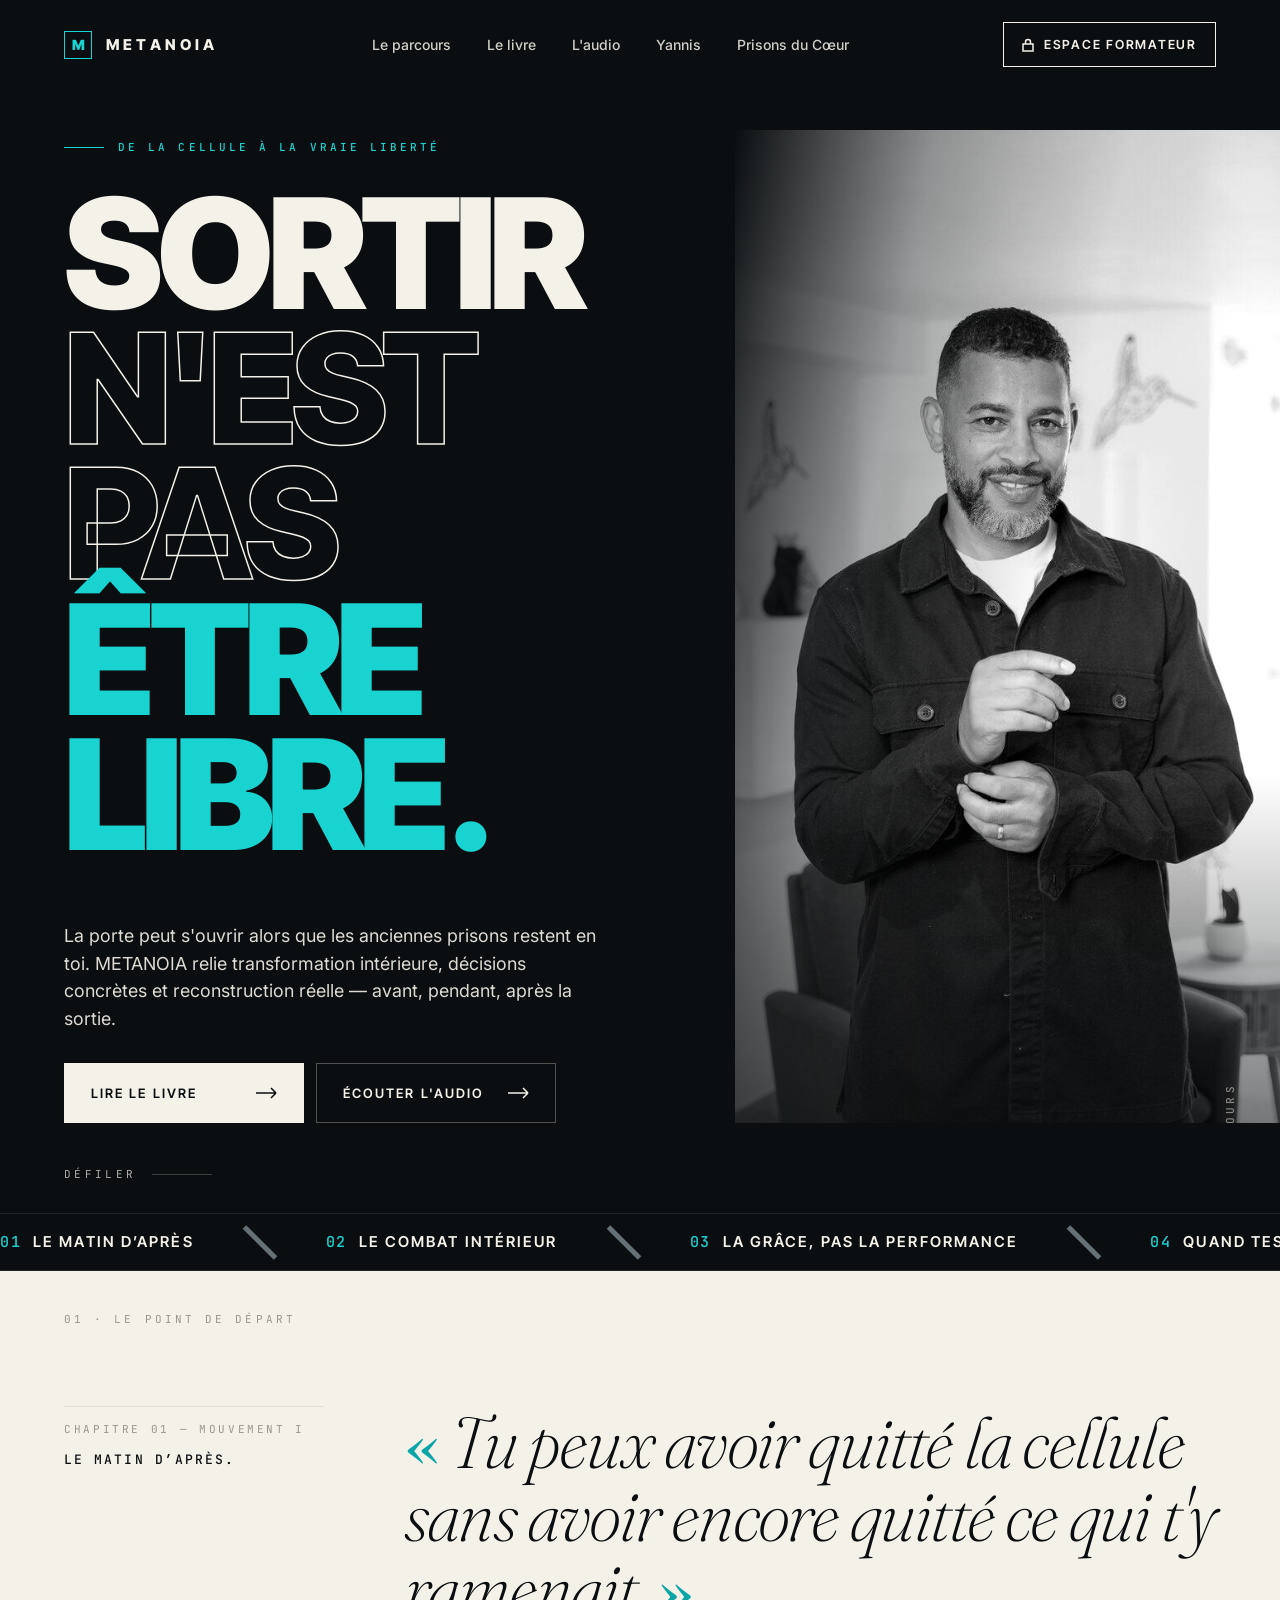
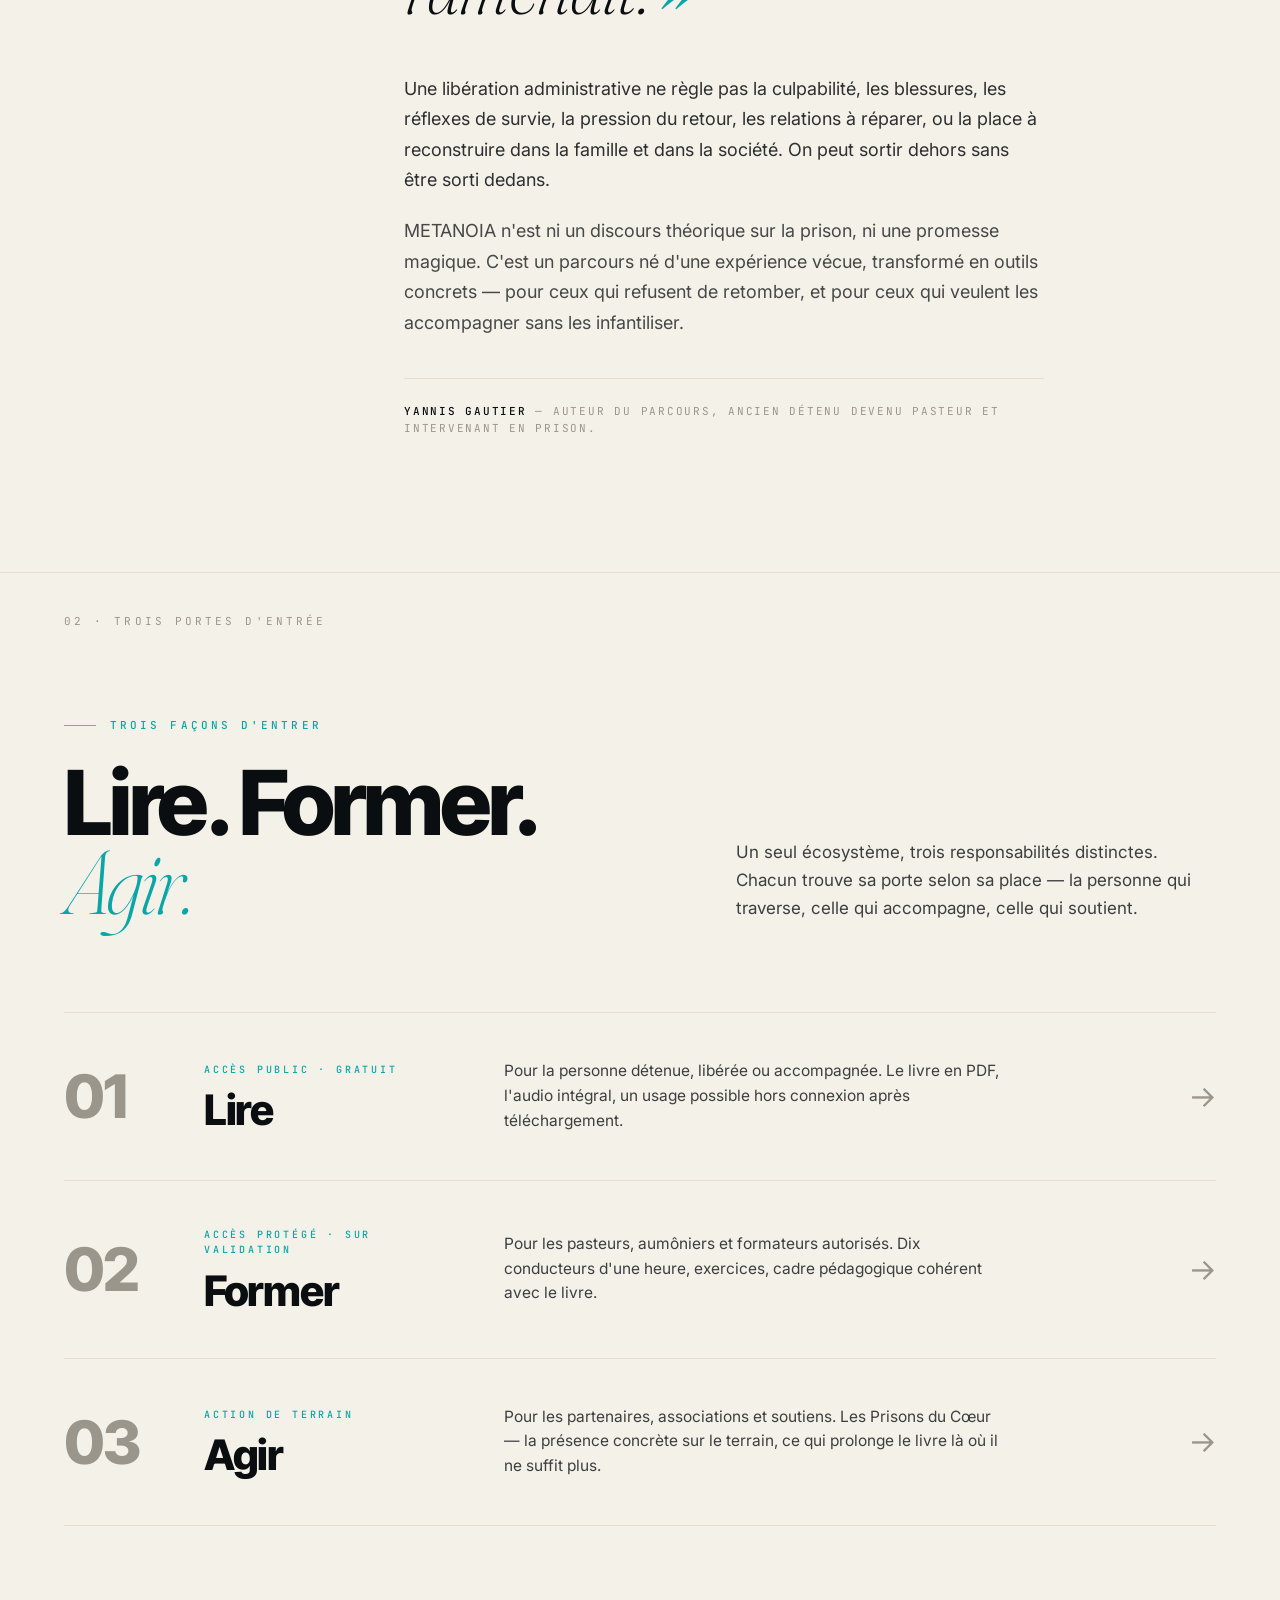
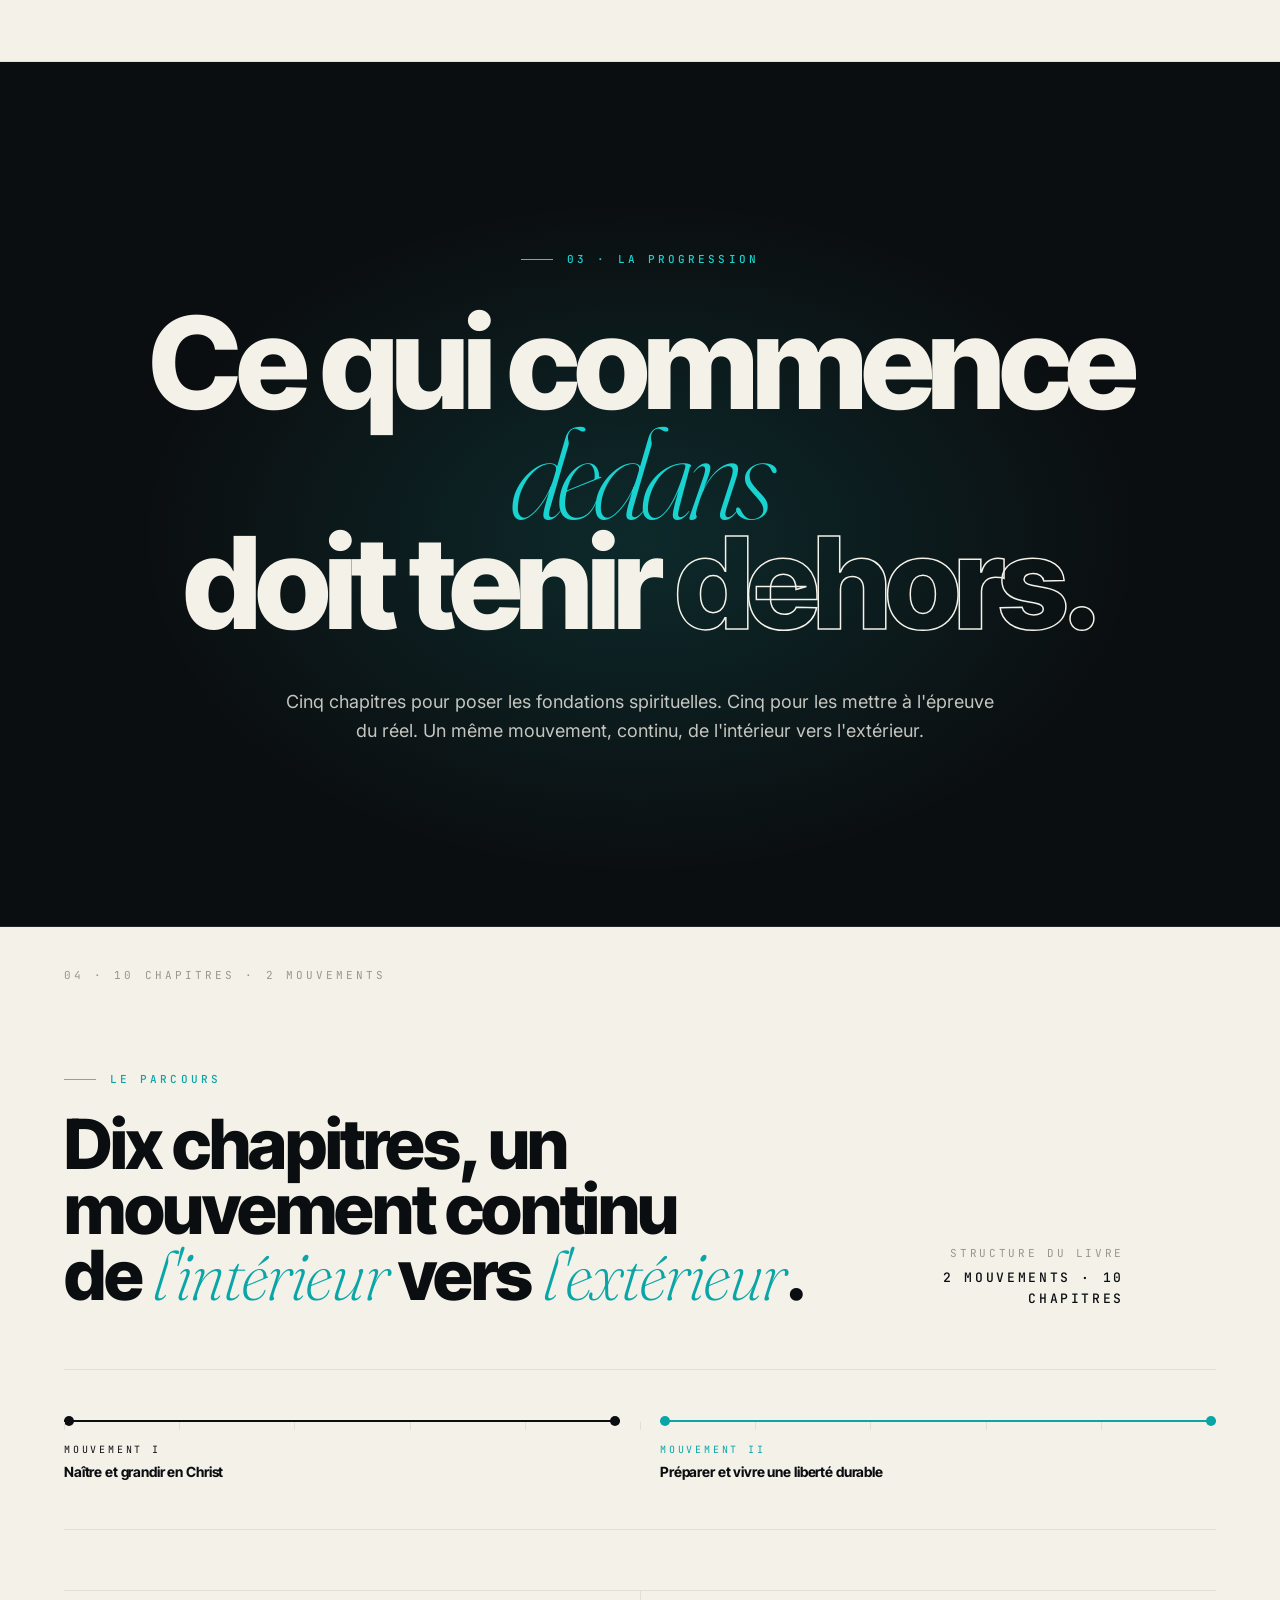
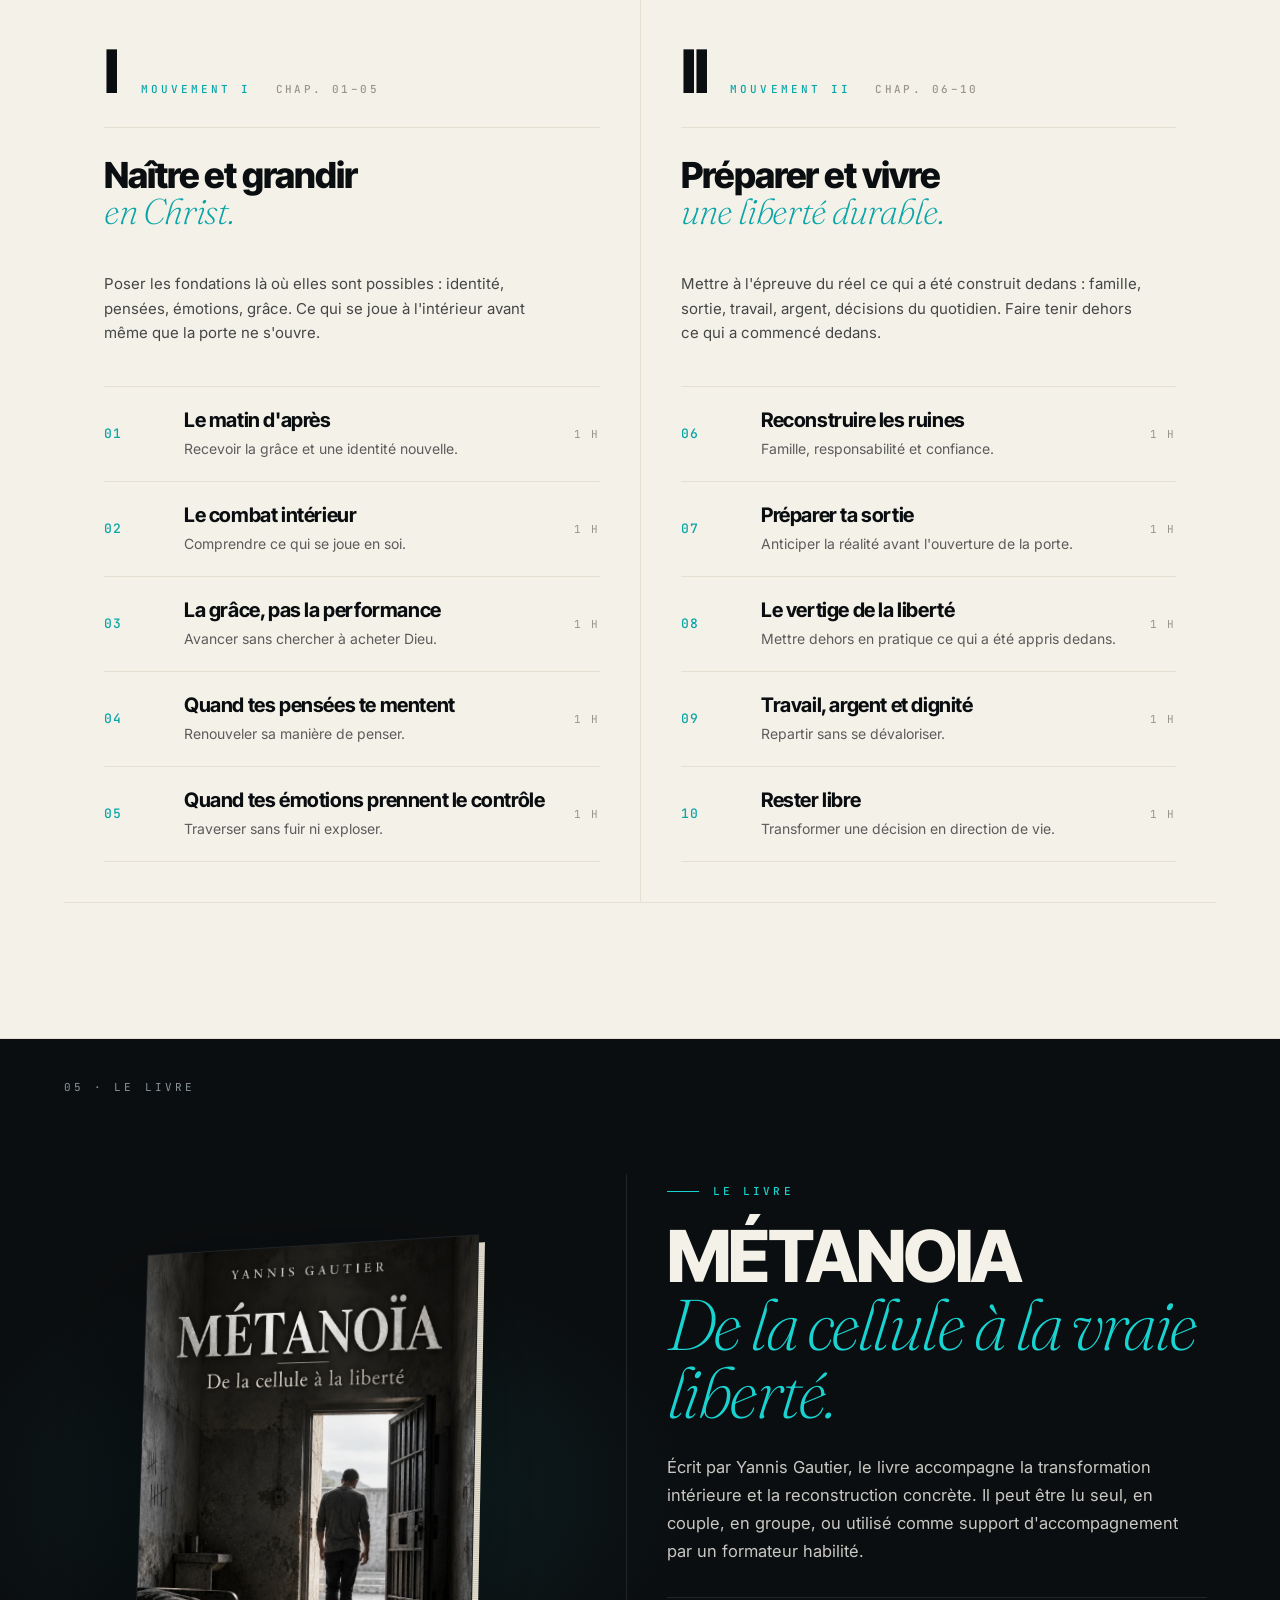
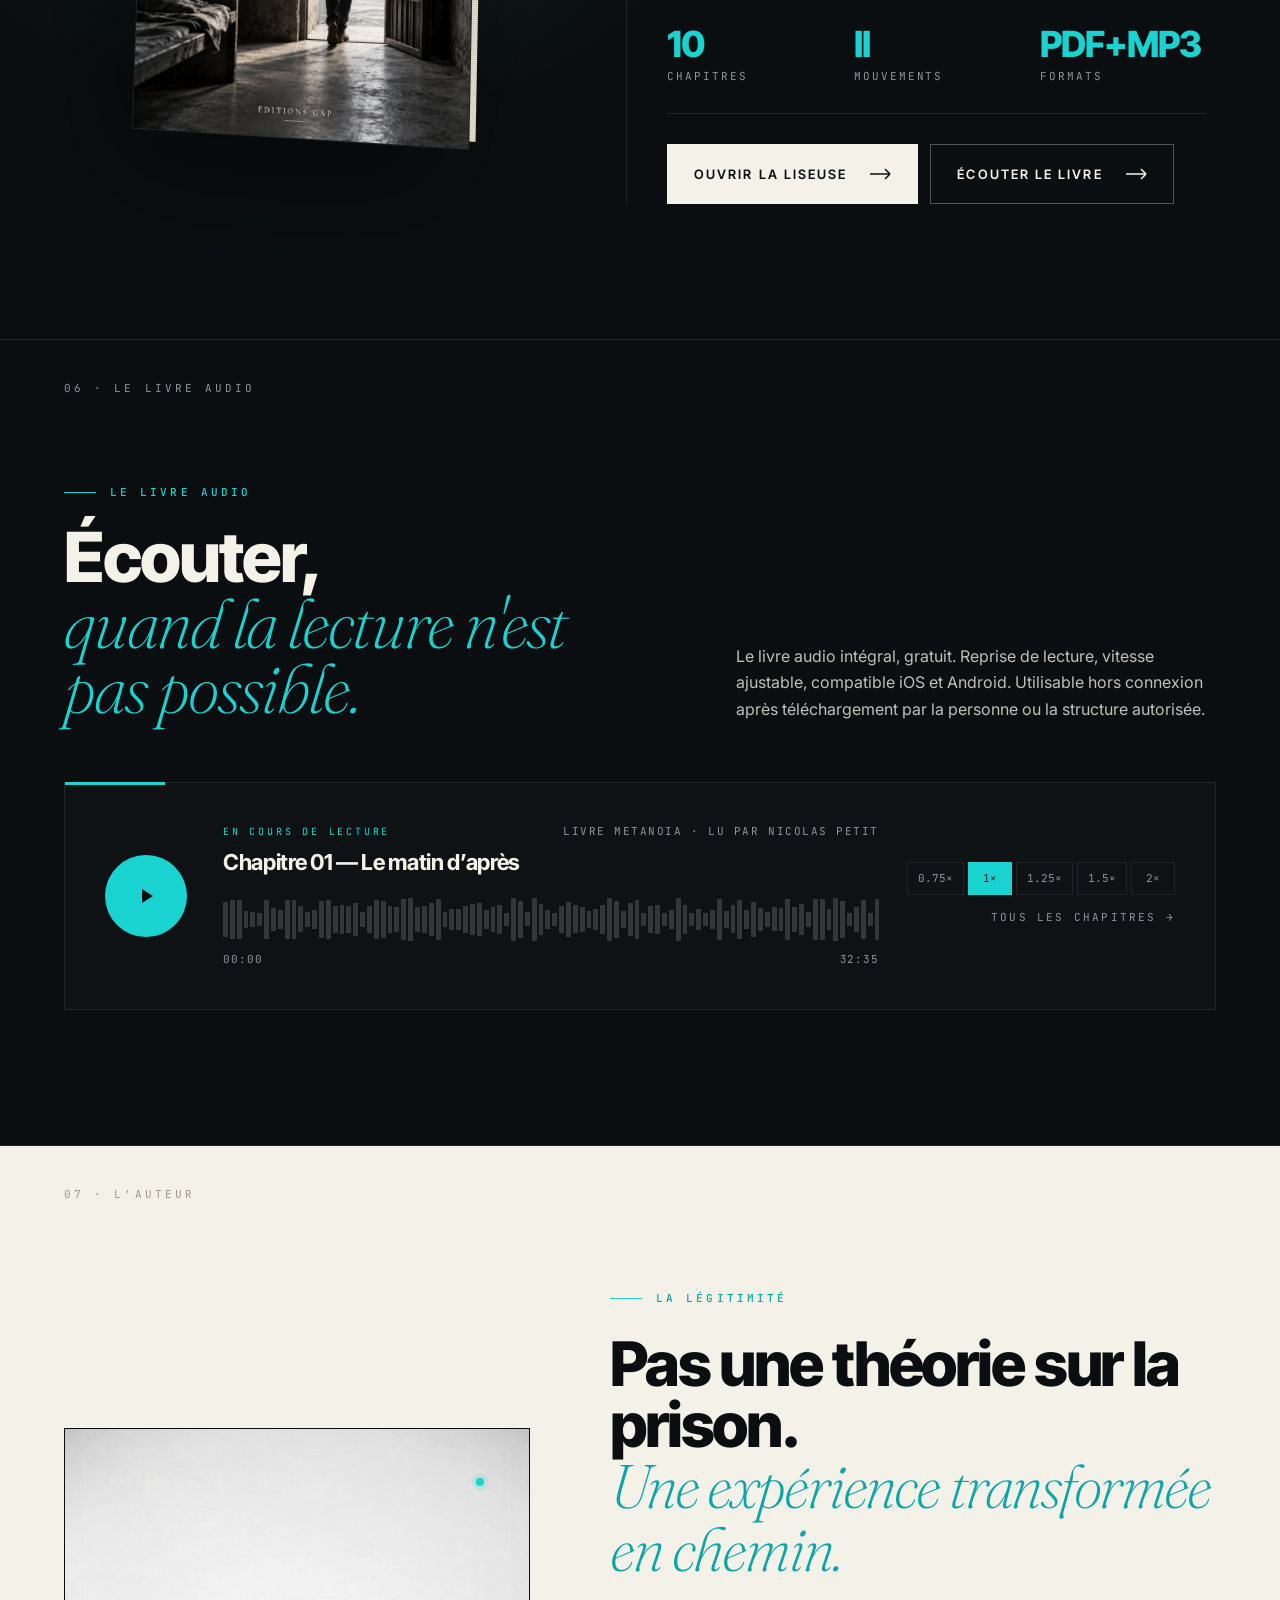
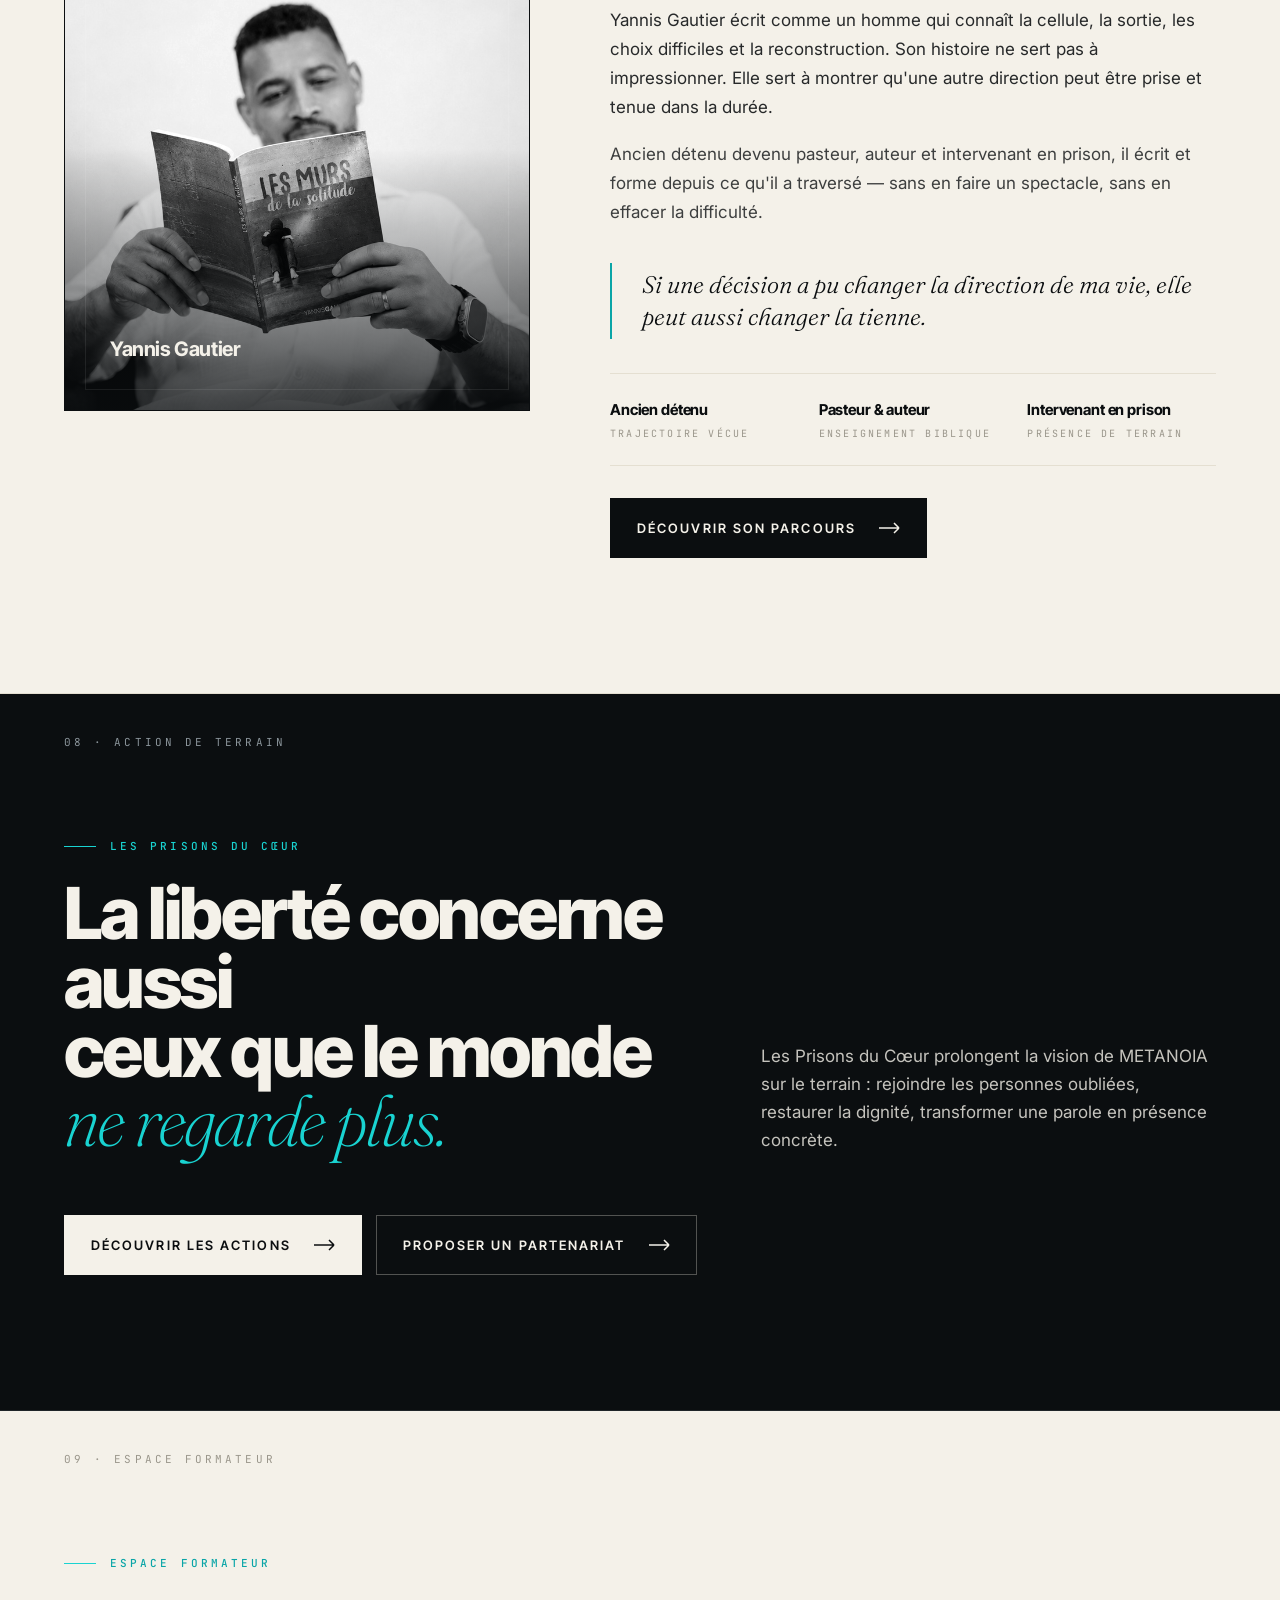
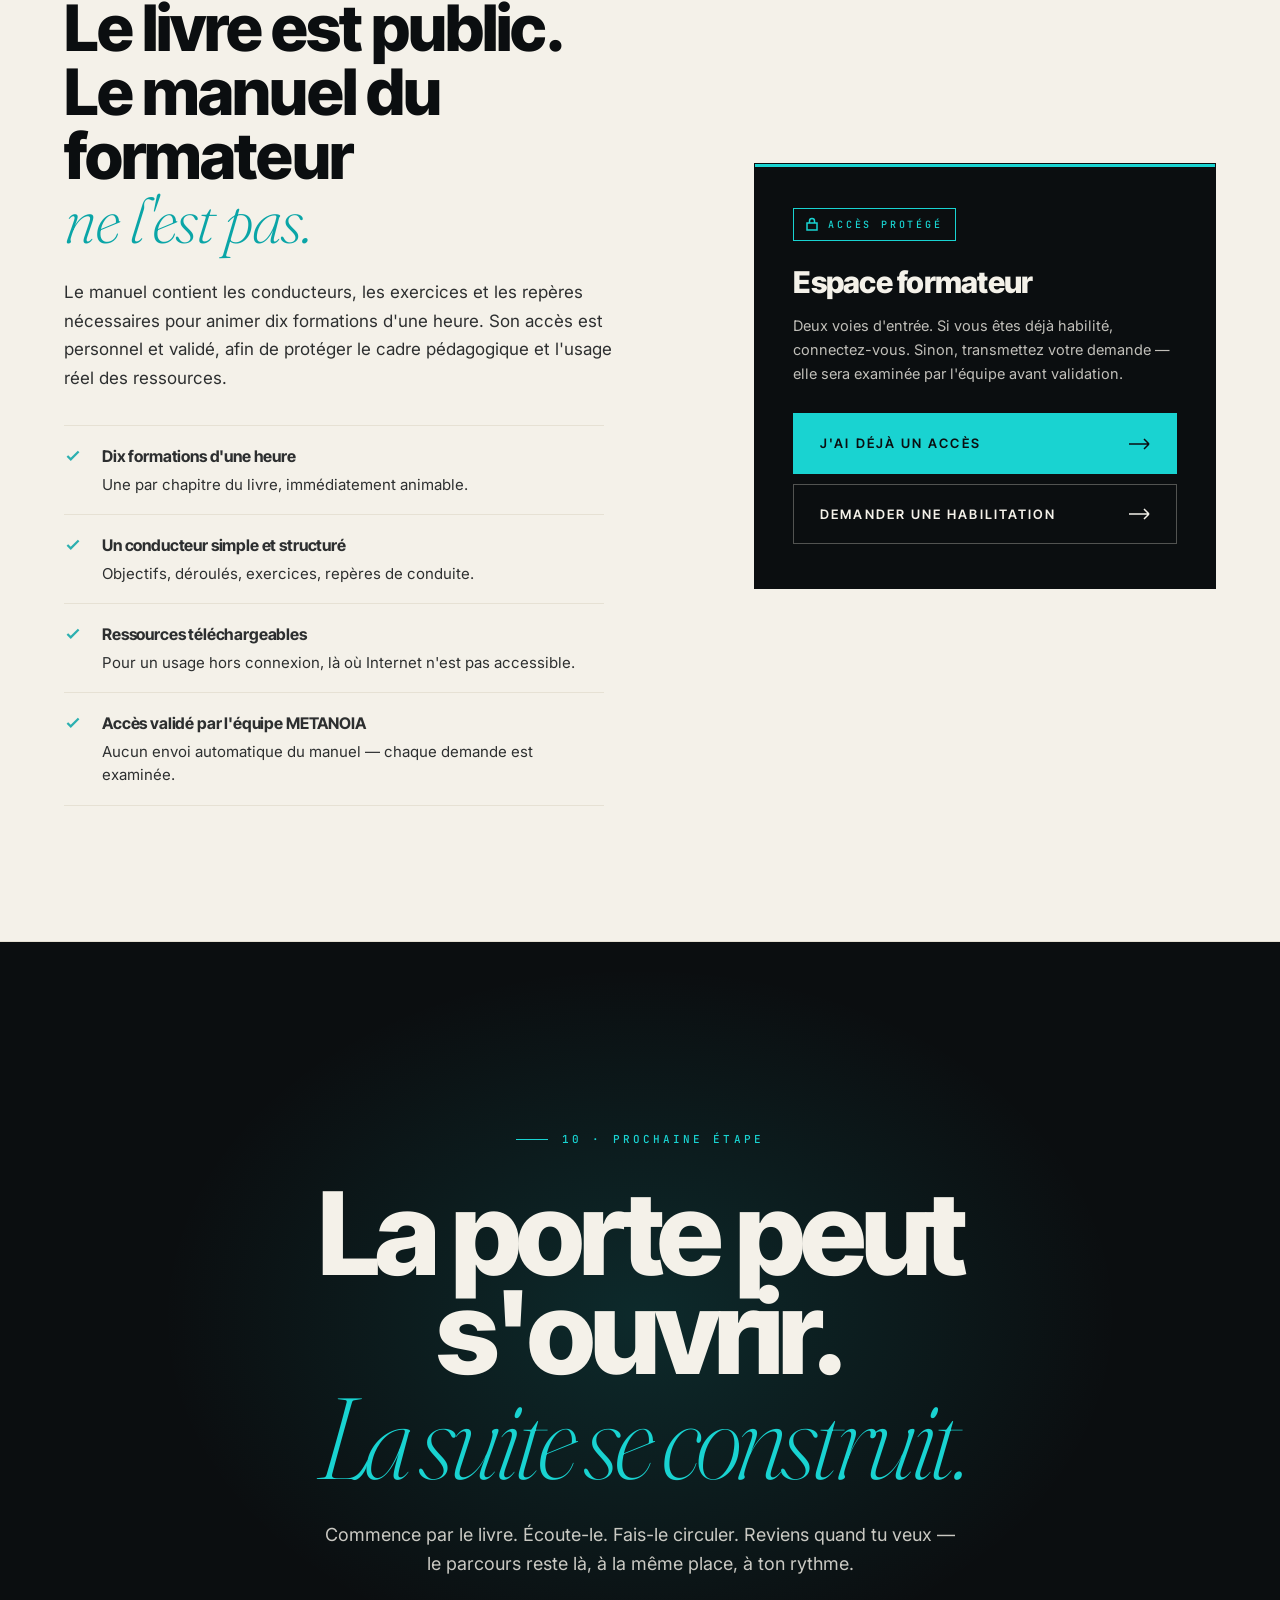
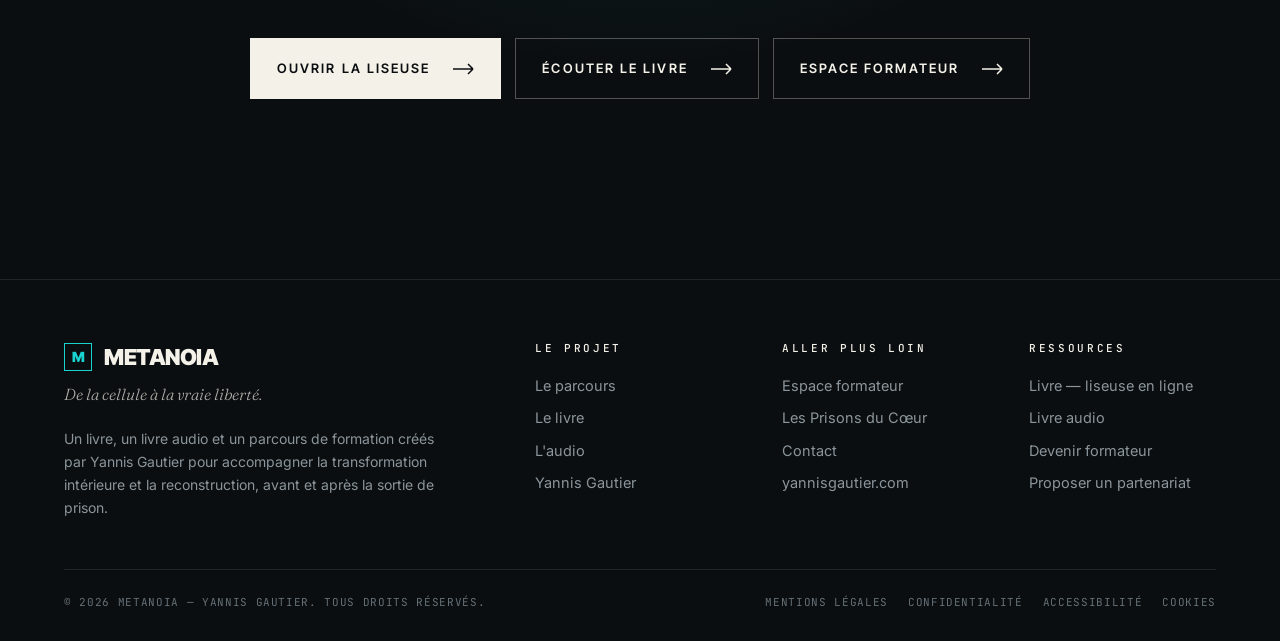
==== commit 3387e072: "Couverture, bandeau des chapitres, lecteur audio avec pause" ====
--- a/index.html
+++ b/index.html
@@ -350,31 +350,36 @@
    MARQUEE — bande cyan pleine, mots-clés du parcours
    ============================================================= */
 .marquee {
-  background: var(--cyan);
-  color: var(--ink);
-  padding: 22px 0;
+  background: var(--ink);
+  color: var(--paper);
+  padding: 16px 0;
   overflow: hidden;
   position: relative;
+  border-top: 1px solid var(--ink-line);
+  border-bottom: 1px solid var(--ink-line);
 }
 .marquee__track {
   display: flex;
-  gap: 44px;
+  width: max-content;
   white-space: nowrap;
-  animation: mv 50s linear infinite;
-  font-family: var(--display);
-  font-weight: 800;
-  font-size: 20px;
-  letter-spacing: 0.18em;
+  animation: mv 90s linear infinite;
+  font-family: var(--display);
+  font-weight: 600;
+  font-size: 15px;
+  letter-spacing: 0.14em;
   text-transform: uppercase;
   align-items: center;
 }
-.marquee__track span { display: inline-flex; align-items: center; gap: 44px; }
+.marquee__track span { display: inline-flex; align-items: center; gap: 44px; padding-right: 44px; }
+.marquee__track i { font-style: normal; }
+.marquee__track b { font-family: var(--mono); font-weight: 500; color: var(--cyan); letter-spacing: .1em; margin-right: 12px; }
 .marquee__track .sep {
   display: inline-block;
-  width: 8px; height: 8px;
+  width: 5px; height: 5px;
   transform: rotate(45deg);
-  border: 1.5px solid var(--ink);
-}
+  background: var(--grey);
+}
+.marquee:hover .marquee__track { animation-play-state: paused; }
 @keyframes mv { to { transform: translateX(-50%); } }
 @media (prefers-reduced-motion: reduce) { .marquee__track { animation: none; } }
 
@@ -1693,7 +1698,7 @@
 .hero__image.has-photo::before { z-index: 1; background: linear-gradient(100deg, var(--ink) 0%, rgba(11,14,16,.30) 28%, transparent 55%), linear-gradient(0deg, rgba(11,14,16,.55) 0%, transparent 35%); }
 .yannis__portrait.has-photo::before { z-index: 1; background: linear-gradient(0deg, rgba(11,14,16,.78) 0%, transparent 45%); }
 .hero__image .slot-photo, .yannis__portrait .slot-photo { filter: grayscale(1) contrast(1.05); object-position: 50% 20%; }
-.book__3d.has-cover { aspect-ratio: 2 / 3; }
+.book__3d.has-cover { aspect-ratio: 1070 / 1470; }
 .book__face.has-photo { padding: 0; }
 .pdc__scene.has-photo::before { z-index: 1; background: linear-gradient(180deg, rgba(11,14,16,.55) 0%, transparent 30%); }
 .pdc__scene.has-photo .pdc__scene-tag, .pdc__scene.has-photo .pdc__scene-msg { z-index: 2; }
@@ -1766,22 +1771,32 @@
   </div>
 </header>
 
-<!-- ==================== MARQUEE cyan ==================== -->
-<div class="marquee" aria-hidden="true">
+<!-- ==================== BANDEAU — titres des 10 chapitres ==================== -->
+<div class="marquee" aria-label="Les 10 chapitres du livre">
   <div class="marquee__track">
     <span>
-      Naître <span class="sep"></span>
-      Grandir <span class="sep"></span>
-      Se reconstruire <span class="sep"></span>
-      Rester libre <span class="sep"></span>
-      Naître <span class="sep"></span>
-      Grandir <span class="sep"></span>
-      Se reconstruire <span class="sep"></span>
-      Rester libre <span class="sep"></span>
-      Naître <span class="sep"></span>
-      Grandir <span class="sep"></span>
-      Se reconstruire <span class="sep"></span>
-      Rester libre <span class="sep"></span>
+      <i><b>01</b>Le matin d’après</i> <span class="sep"></span>
+      <i><b>02</b>Le combat intérieur</i> <span class="sep"></span>
+      <i><b>03</b>La grâce, pas la performance</i> <span class="sep"></span>
+      <i><b>04</b>Quand tes pensées te mentent</i> <span class="sep"></span>
+      <i><b>05</b>Quand tes émotions prennent le contrôle</i> <span class="sep"></span>
+      <i><b>06</b>Reconstruire les ruines</i> <span class="sep"></span>
+      <i><b>07</b>Préparer ta sortie</i> <span class="sep"></span>
+      <i><b>08</b>Le vertige de la liberté</i> <span class="sep"></span>
+      <i><b>09</b>Travail, argent et dignité</i> <span class="sep"></span>
+      <i><b>10</b>Rester libre</i> <span class="sep"></span>
+    </span>
+    <span aria-hidden="true">
+      <i><b>01</b>Le matin d’après</i> <span class="sep"></span>
+      <i><b>02</b>Le combat intérieur</i> <span class="sep"></span>
+      <i><b>03</b>La grâce, pas la performance</i> <span class="sep"></span>
+      <i><b>04</b>Quand tes pensées te mentent</i> <span class="sep"></span>
+      <i><b>05</b>Quand tes émotions prennent le contrôle</i> <span class="sep"></span>
+      <i><b>06</b>Reconstruire les ruines</i> <span class="sep"></span>
+      <i><b>07</b>Préparer ta sortie</i> <span class="sep"></span>
+      <i><b>08</b>Le vertige de la liberté</i> <span class="sep"></span>
+      <i><b>09</b>Travail, argent et dignité</i> <span class="sep"></span>
+      <i><b>10</b>Rester libre</i> <span class="sep"></span>
     </span>
   </div>
 </div>
@@ -1985,7 +2000,7 @@
         <div class="book__3d has-cover">
           <div class="book__pages" aria-hidden="true"></div>
           <div class="book__face has-photo">
-            <img class="slot-photo" src="assets/img/metanoia-cover.jpg" alt="Couverture du livre MÉTANOÏA — De la cellule à la vraie liberté, de Yannis Gautier" width="1024" height="1536" loading="lazy" />
+            <img class="slot-photo" src="assets/img/metanoia-cover.jpg" alt="Couverture du livre MÉTANOÏA — De la cellule à la liberté, de Yannis Gautier" width="1070" height="1470" loading="lazy" />
           </div>
         </div>
       </div>
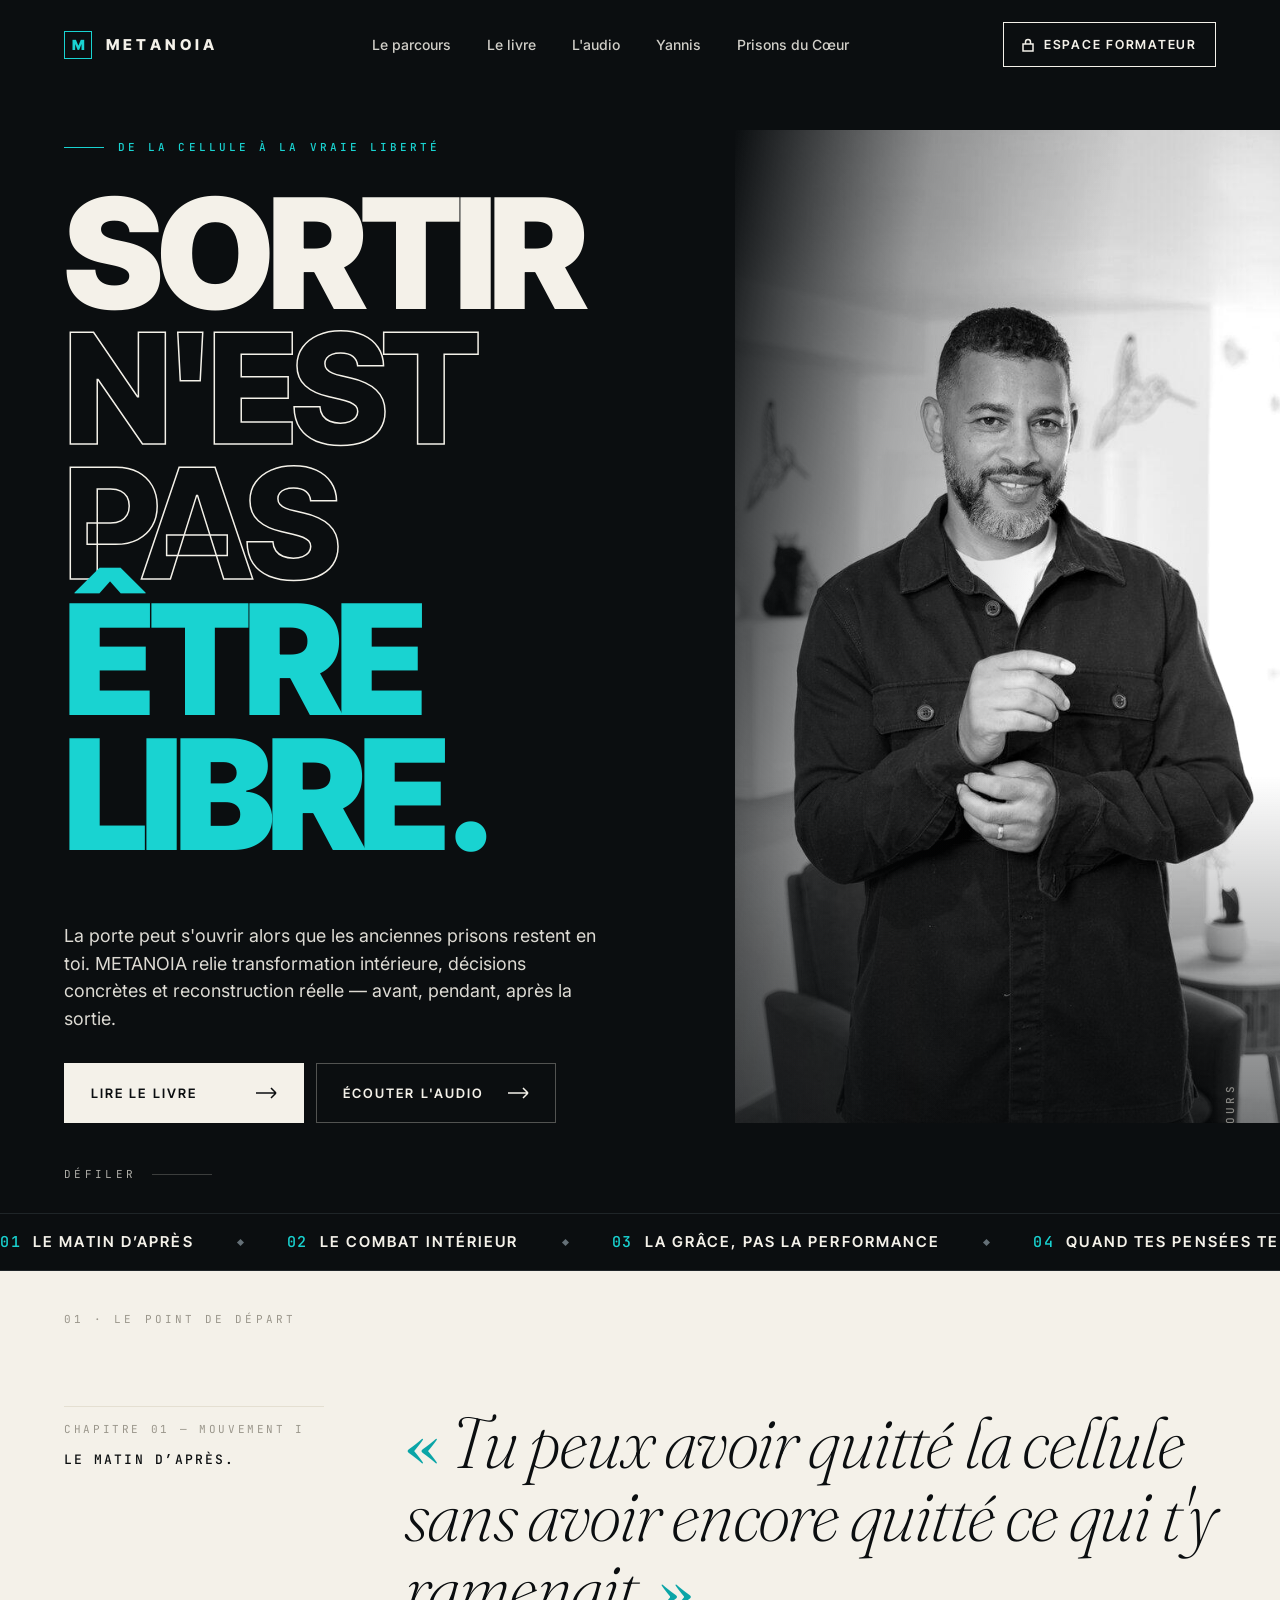
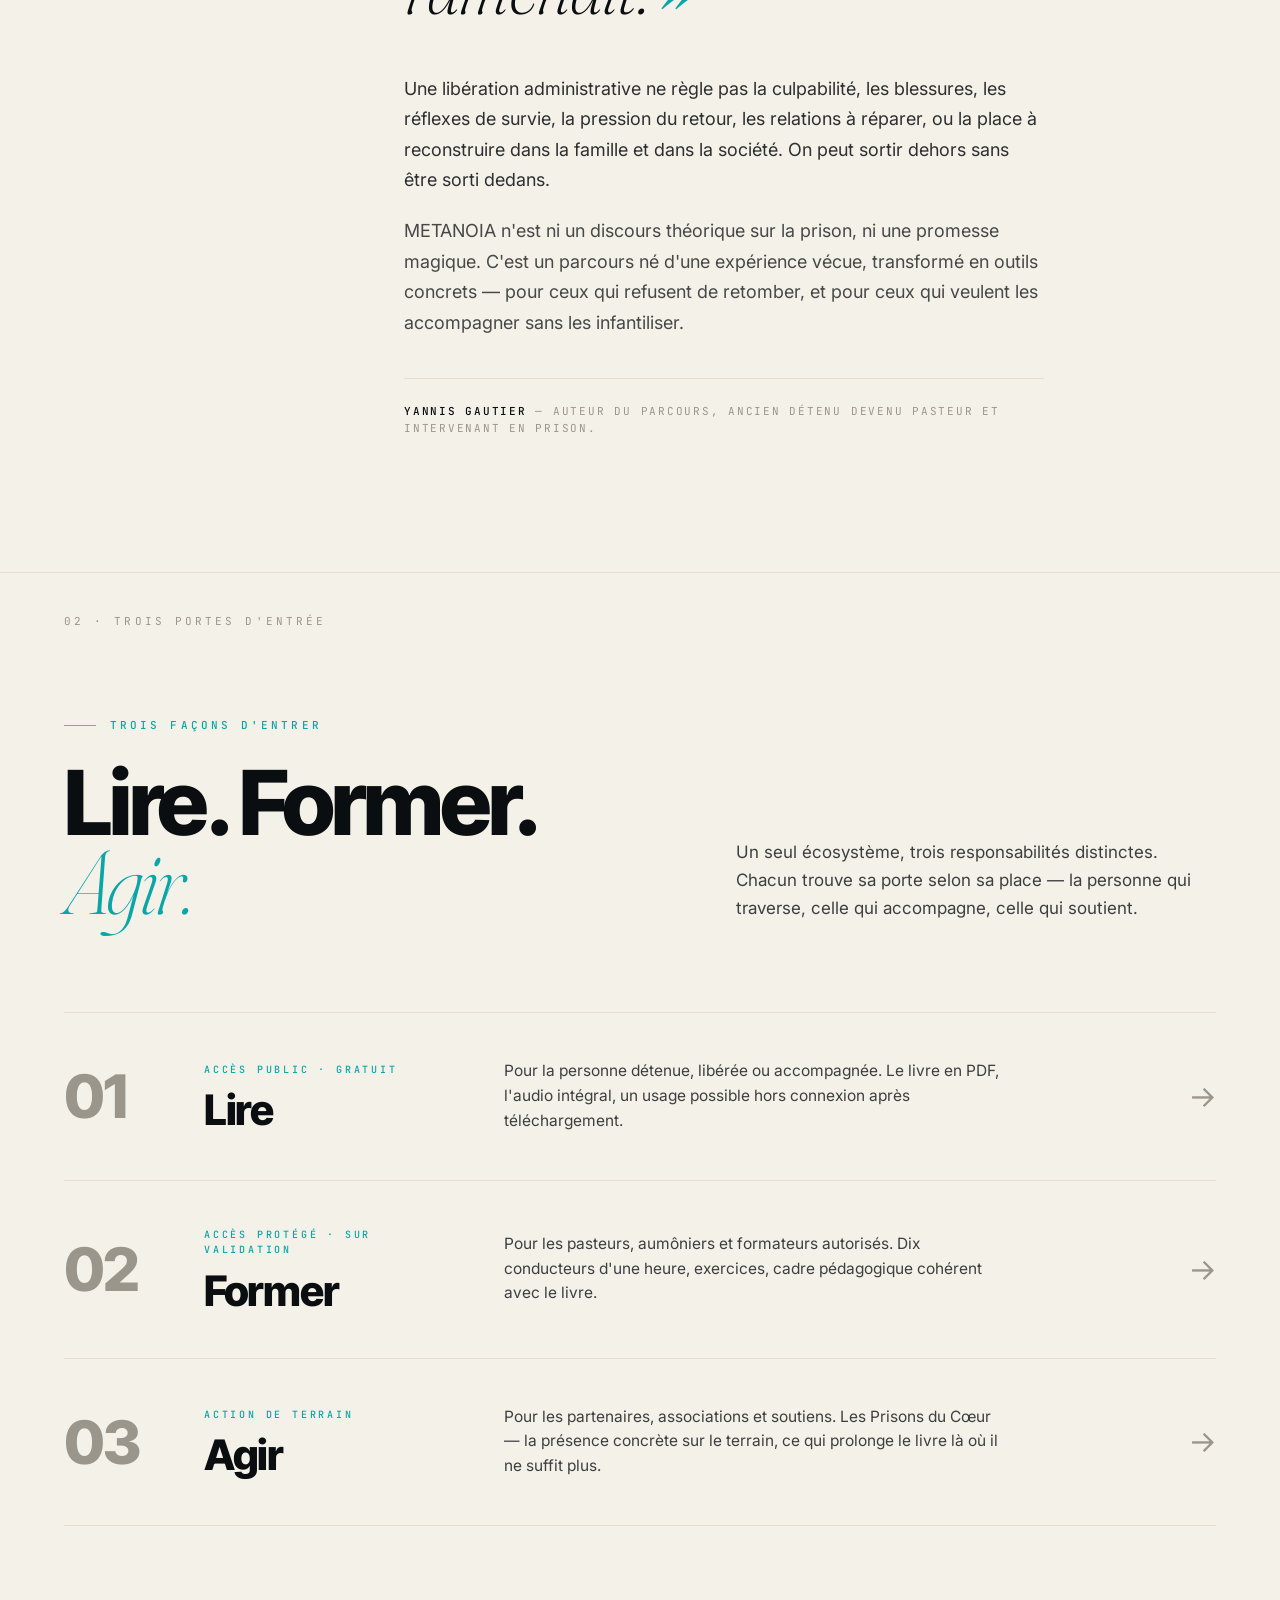
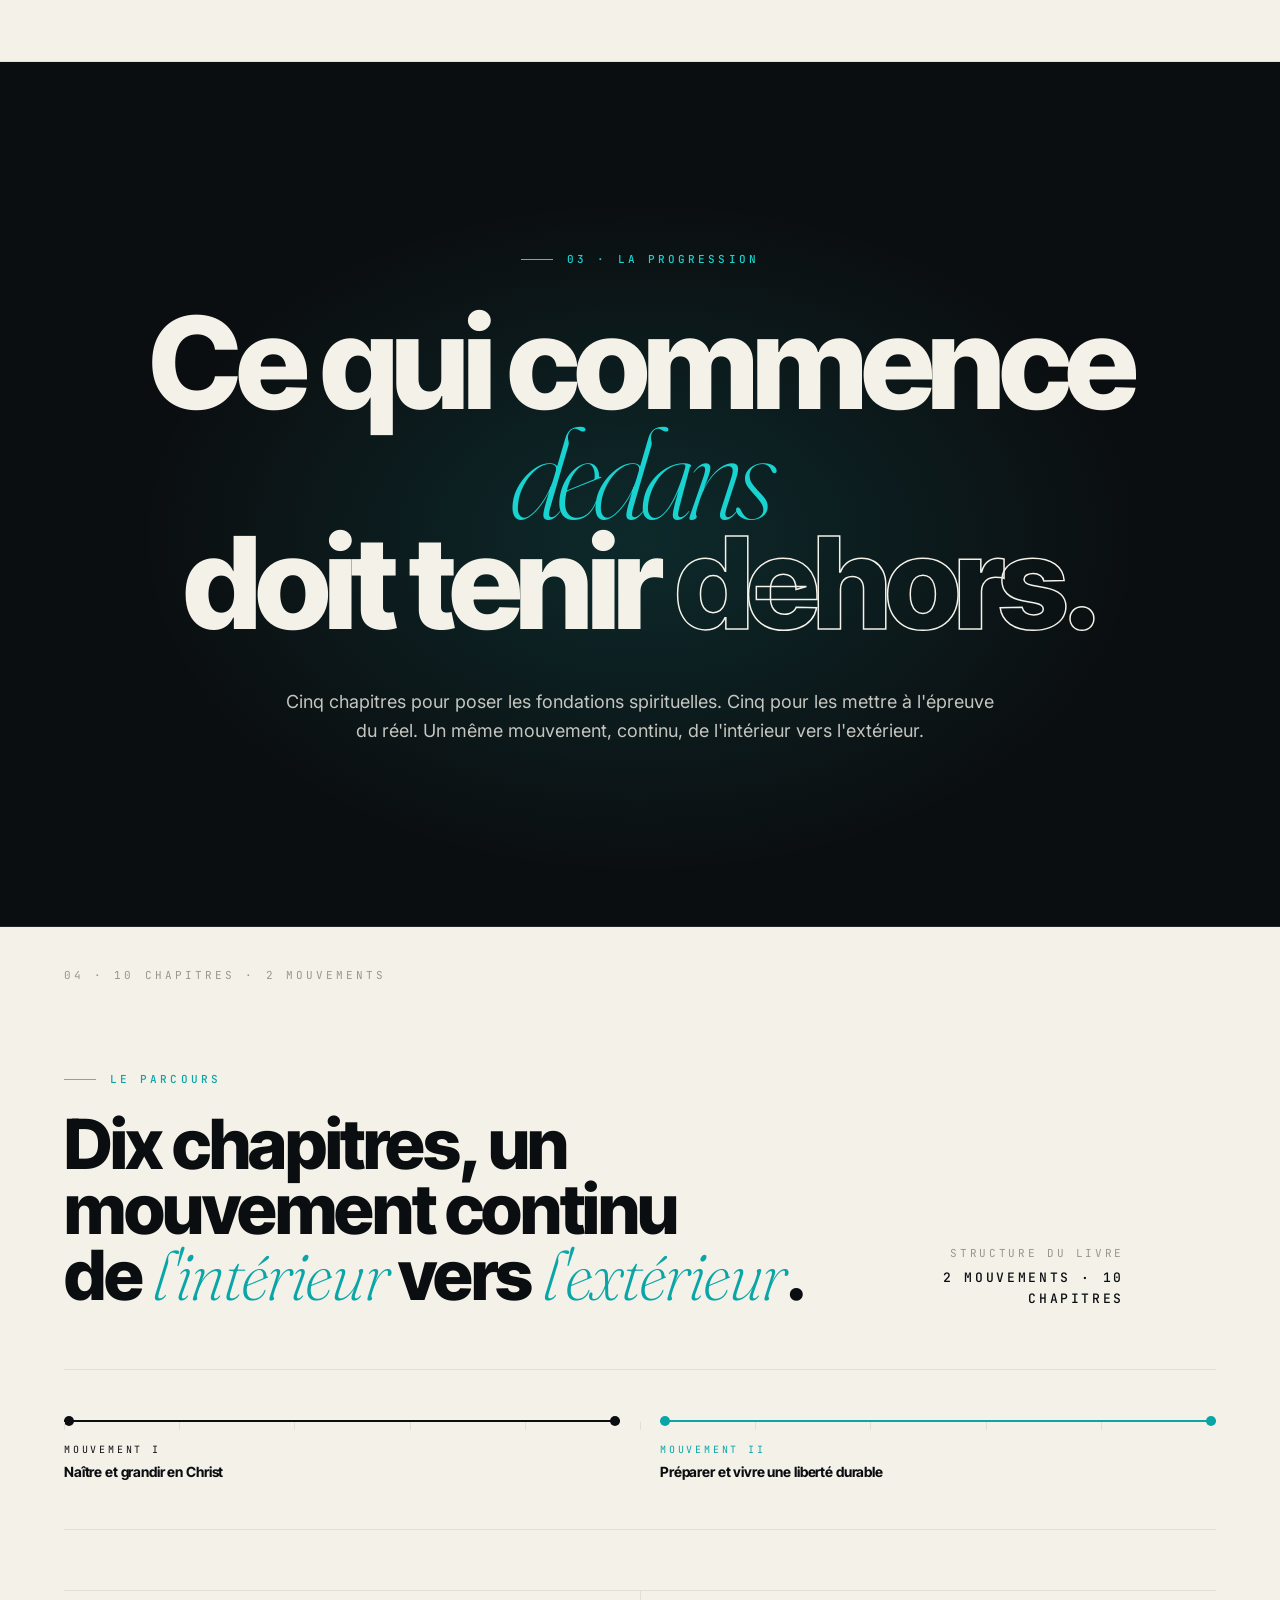
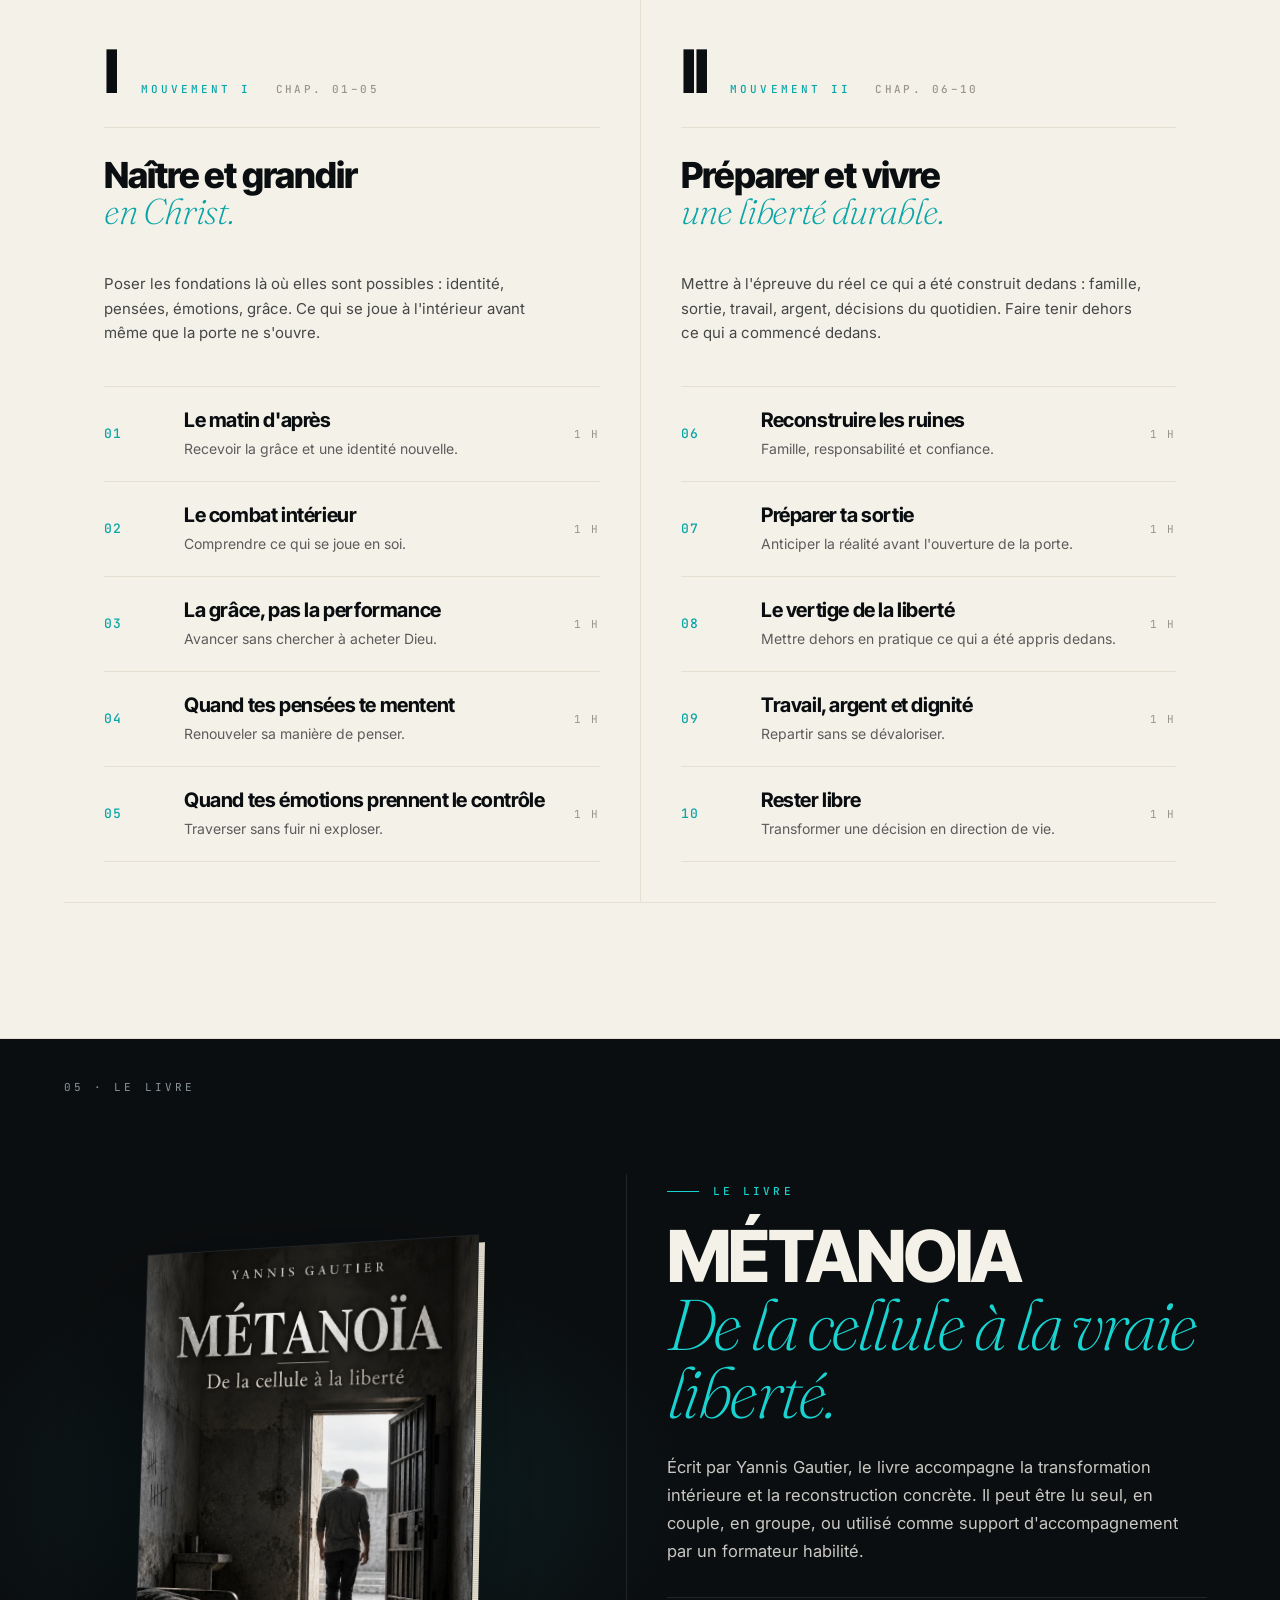
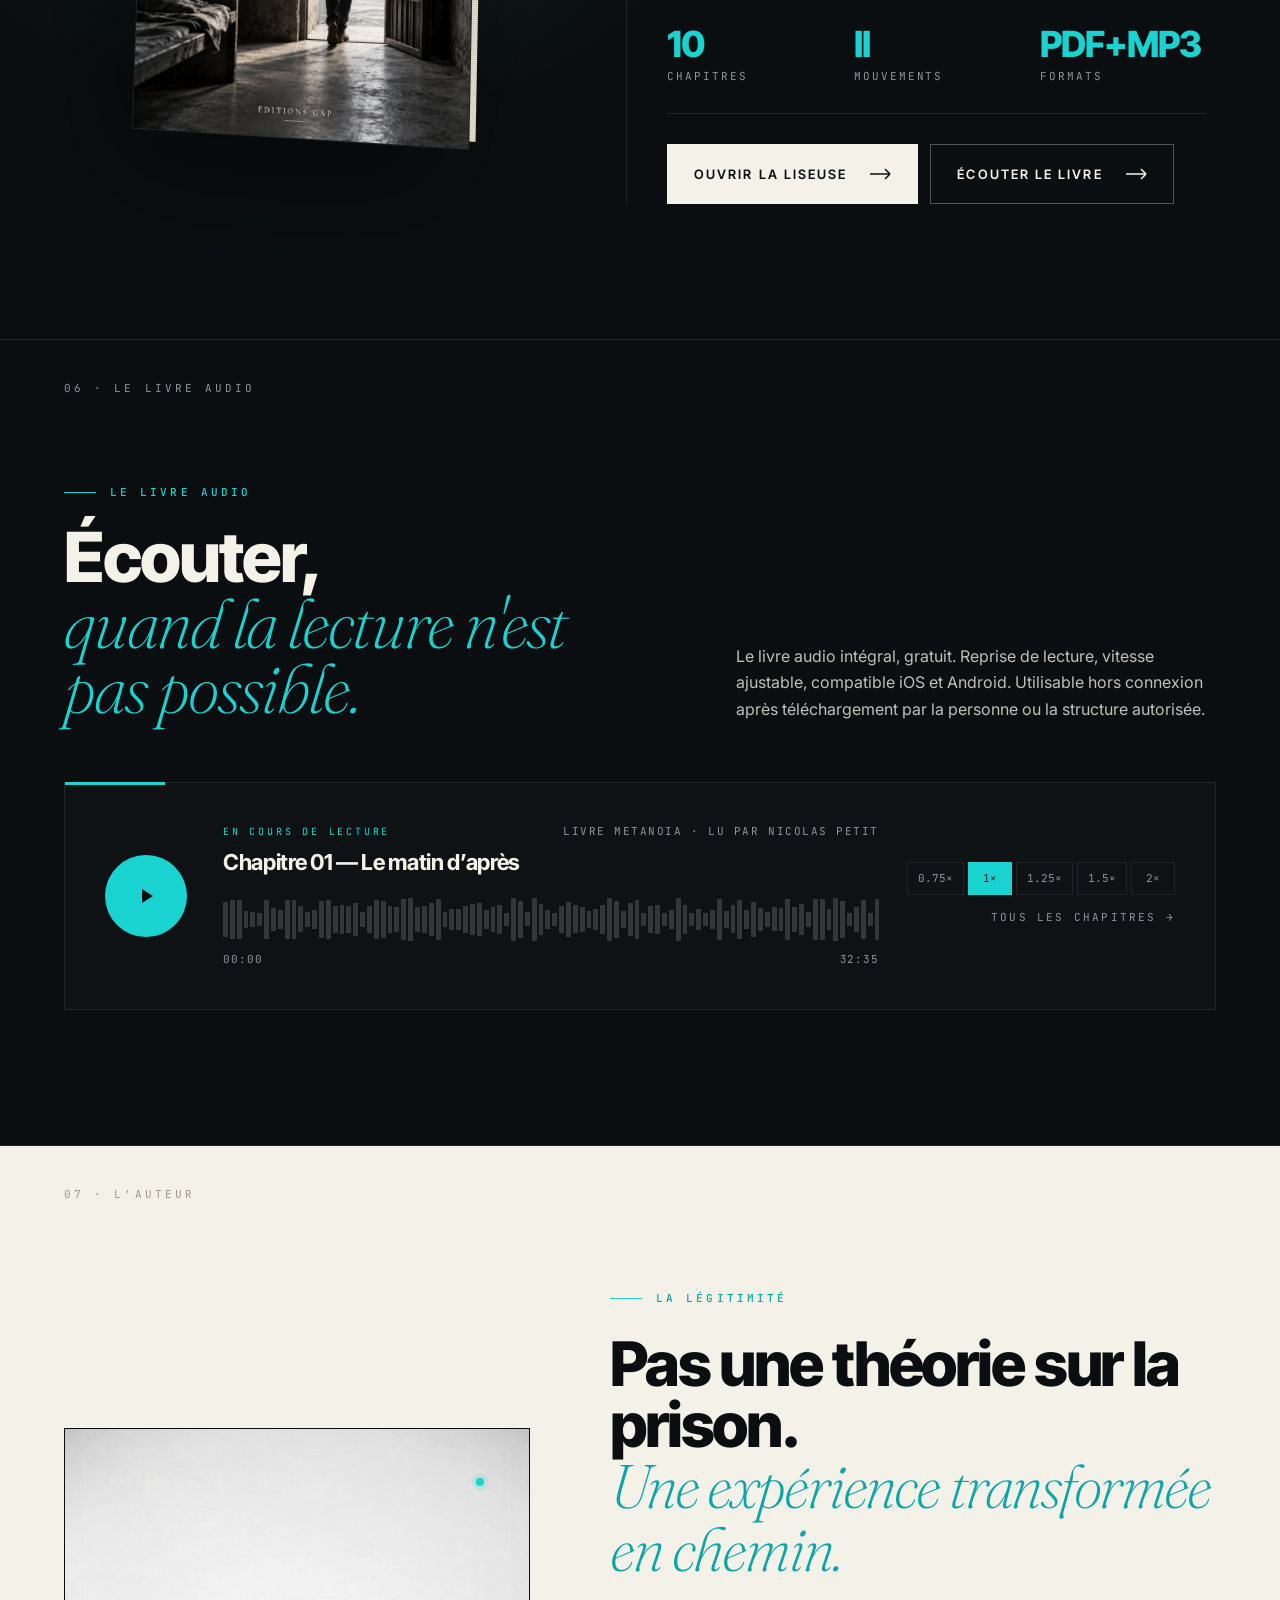
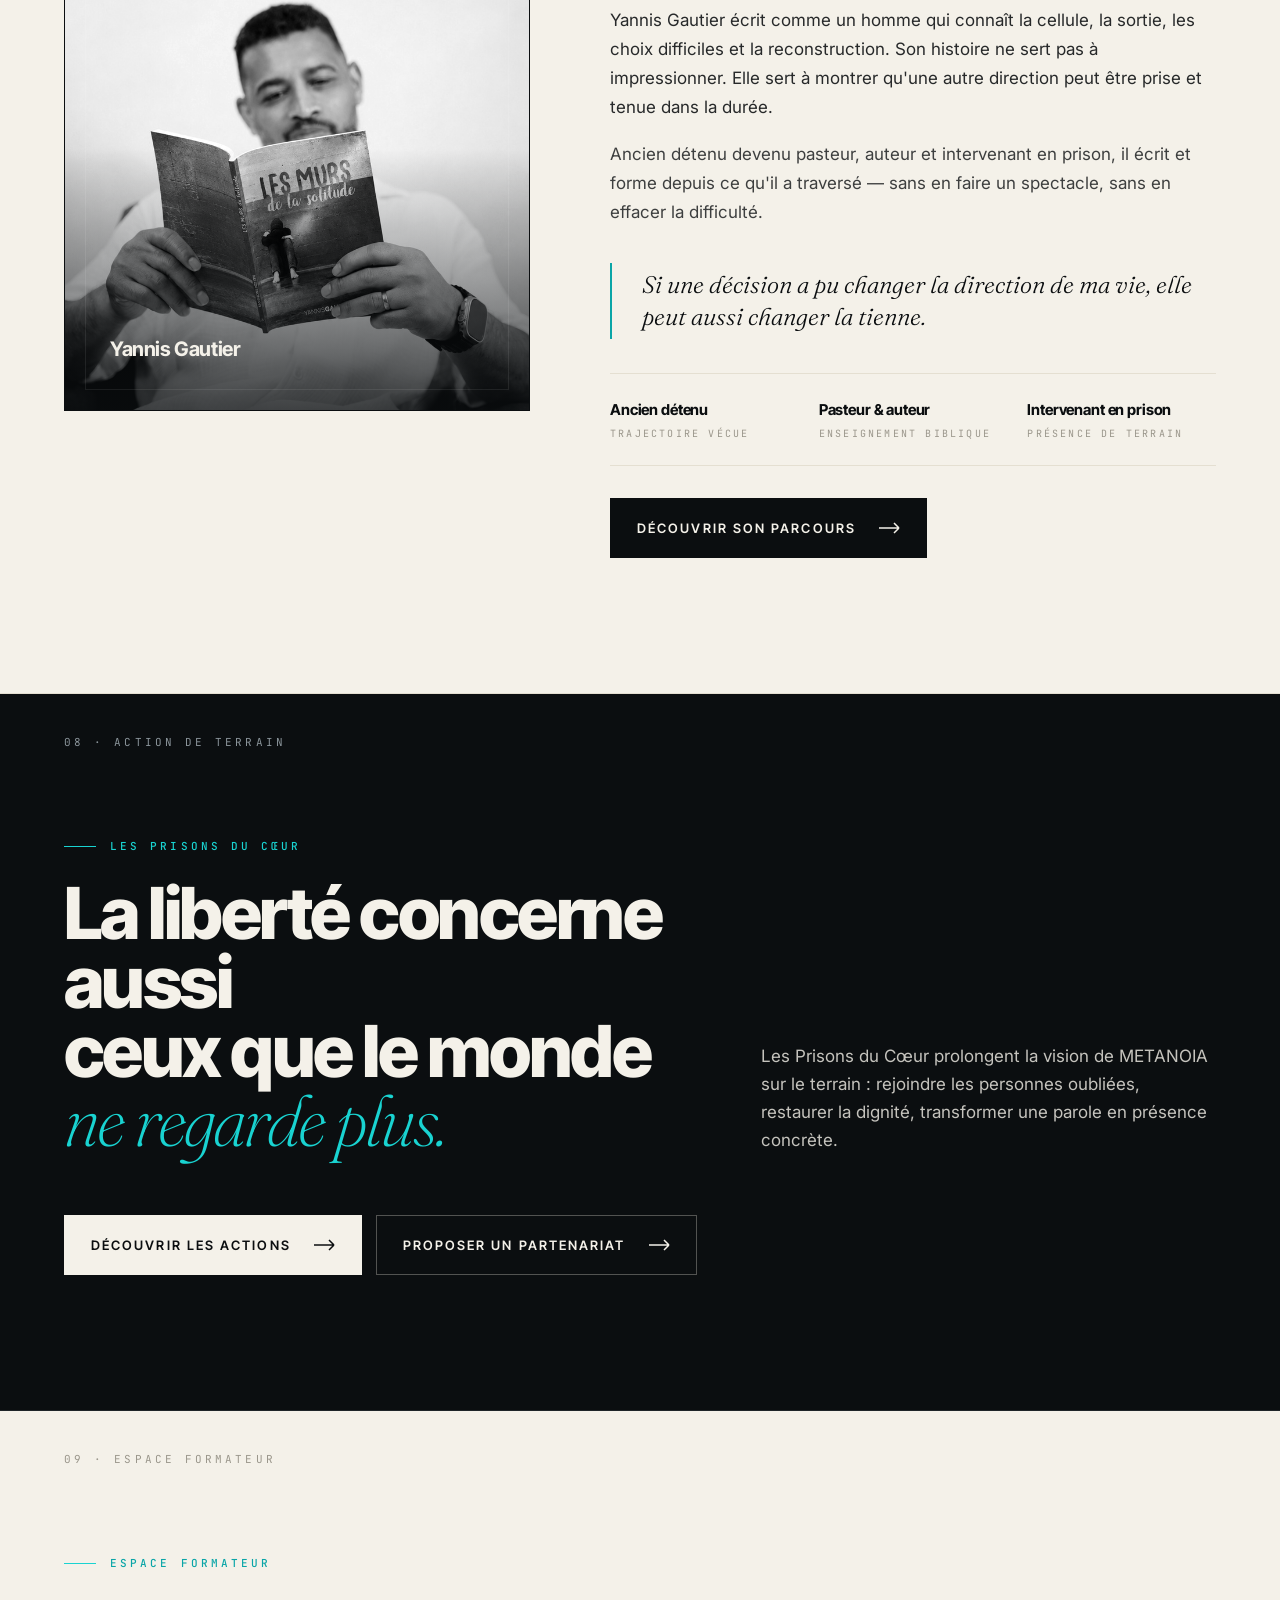
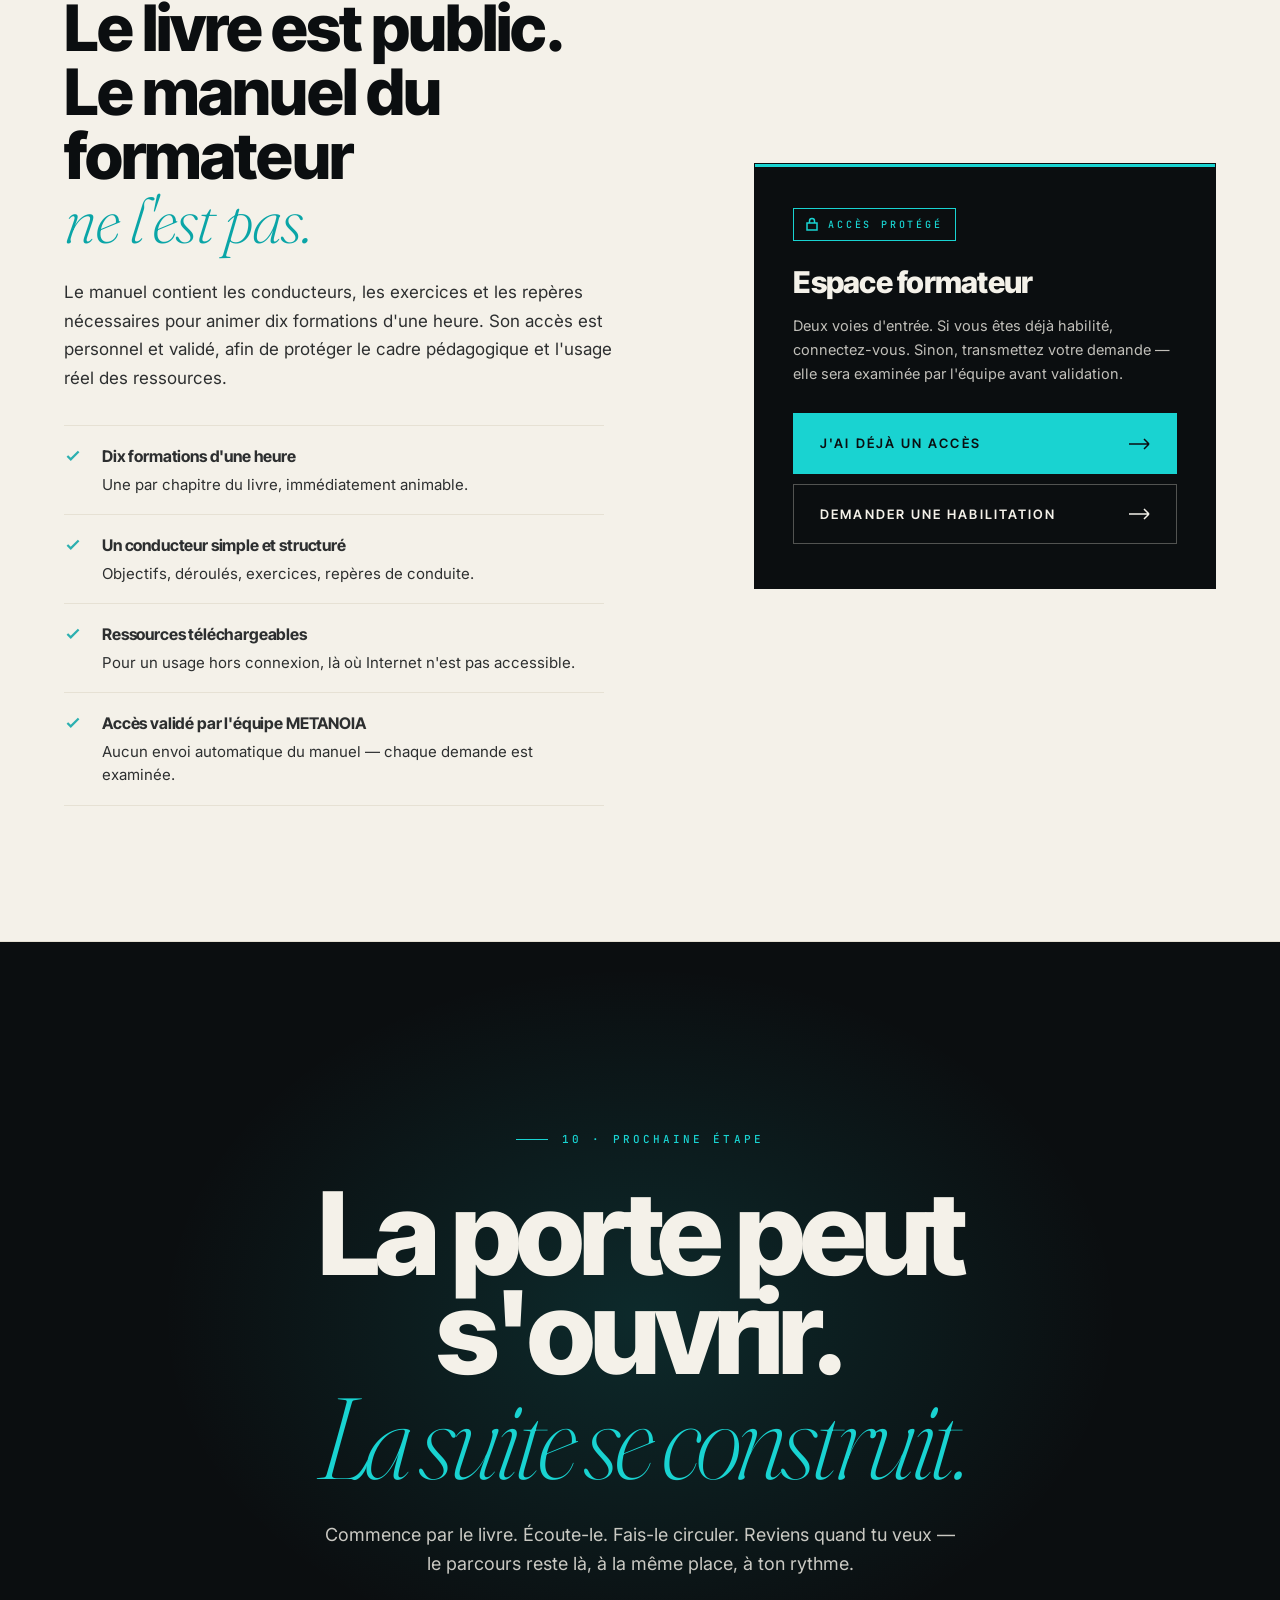
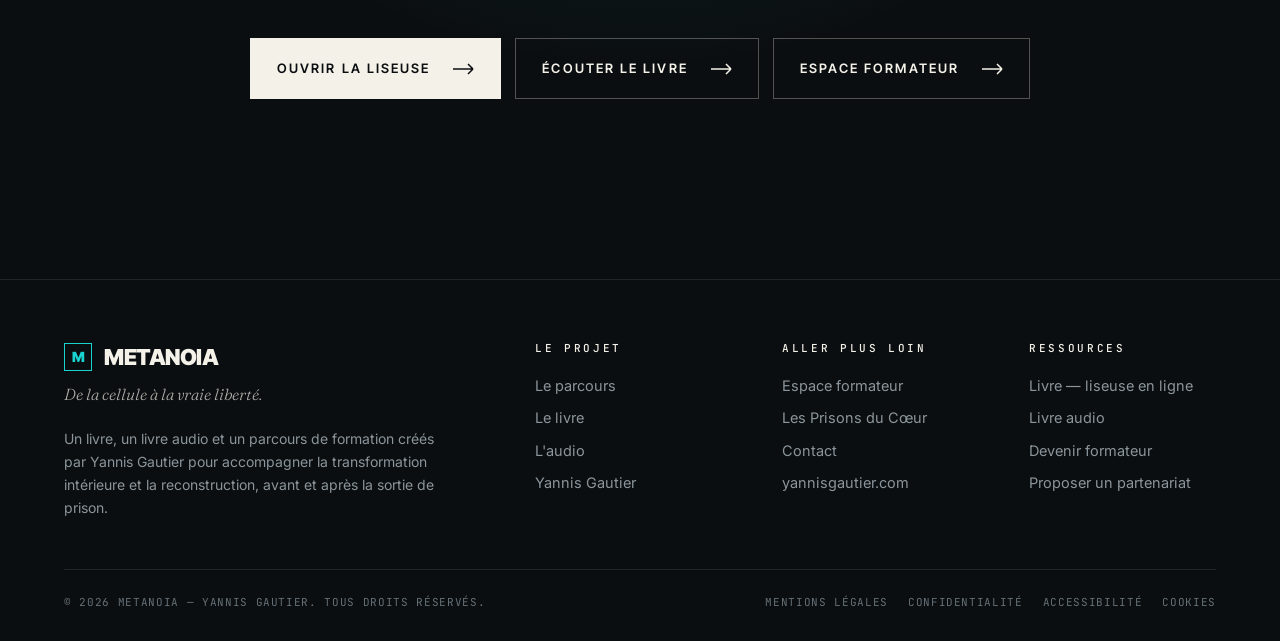
==== commit 8adae835: "Bandeau : séparateurs corrigés" ====
--- a/index.html
+++ b/index.html
@@ -370,7 +370,7 @@
   text-transform: uppercase;
   align-items: center;
 }
-.marquee__track span { display: inline-flex; align-items: center; gap: 44px; padding-right: 44px; }
+.marquee__track > span { display: inline-flex; align-items: center; gap: 44px; padding-right: 44px; }
 .marquee__track i { font-style: normal; }
 .marquee__track b { font-family: var(--mono); font-weight: 500; color: var(--cyan); letter-spacing: .1em; margin-right: 12px; }
 .marquee__track .sep {
